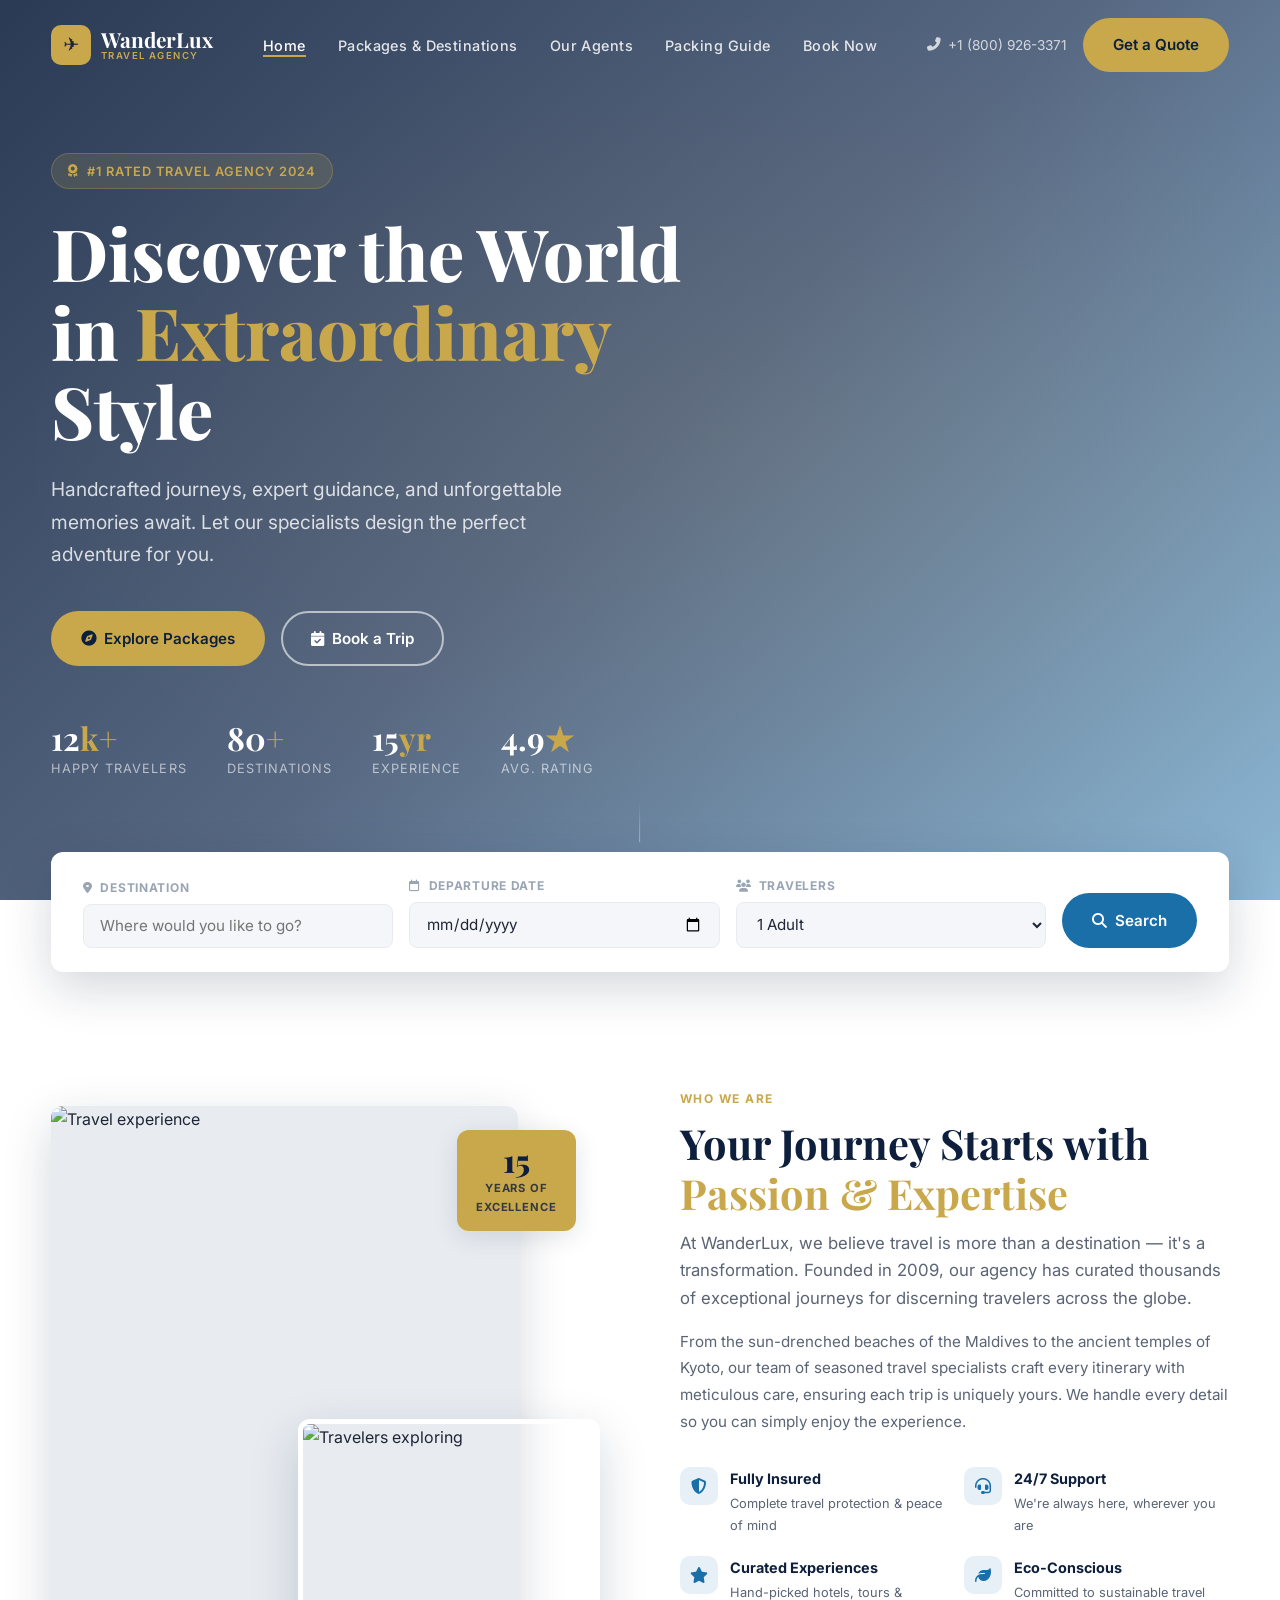
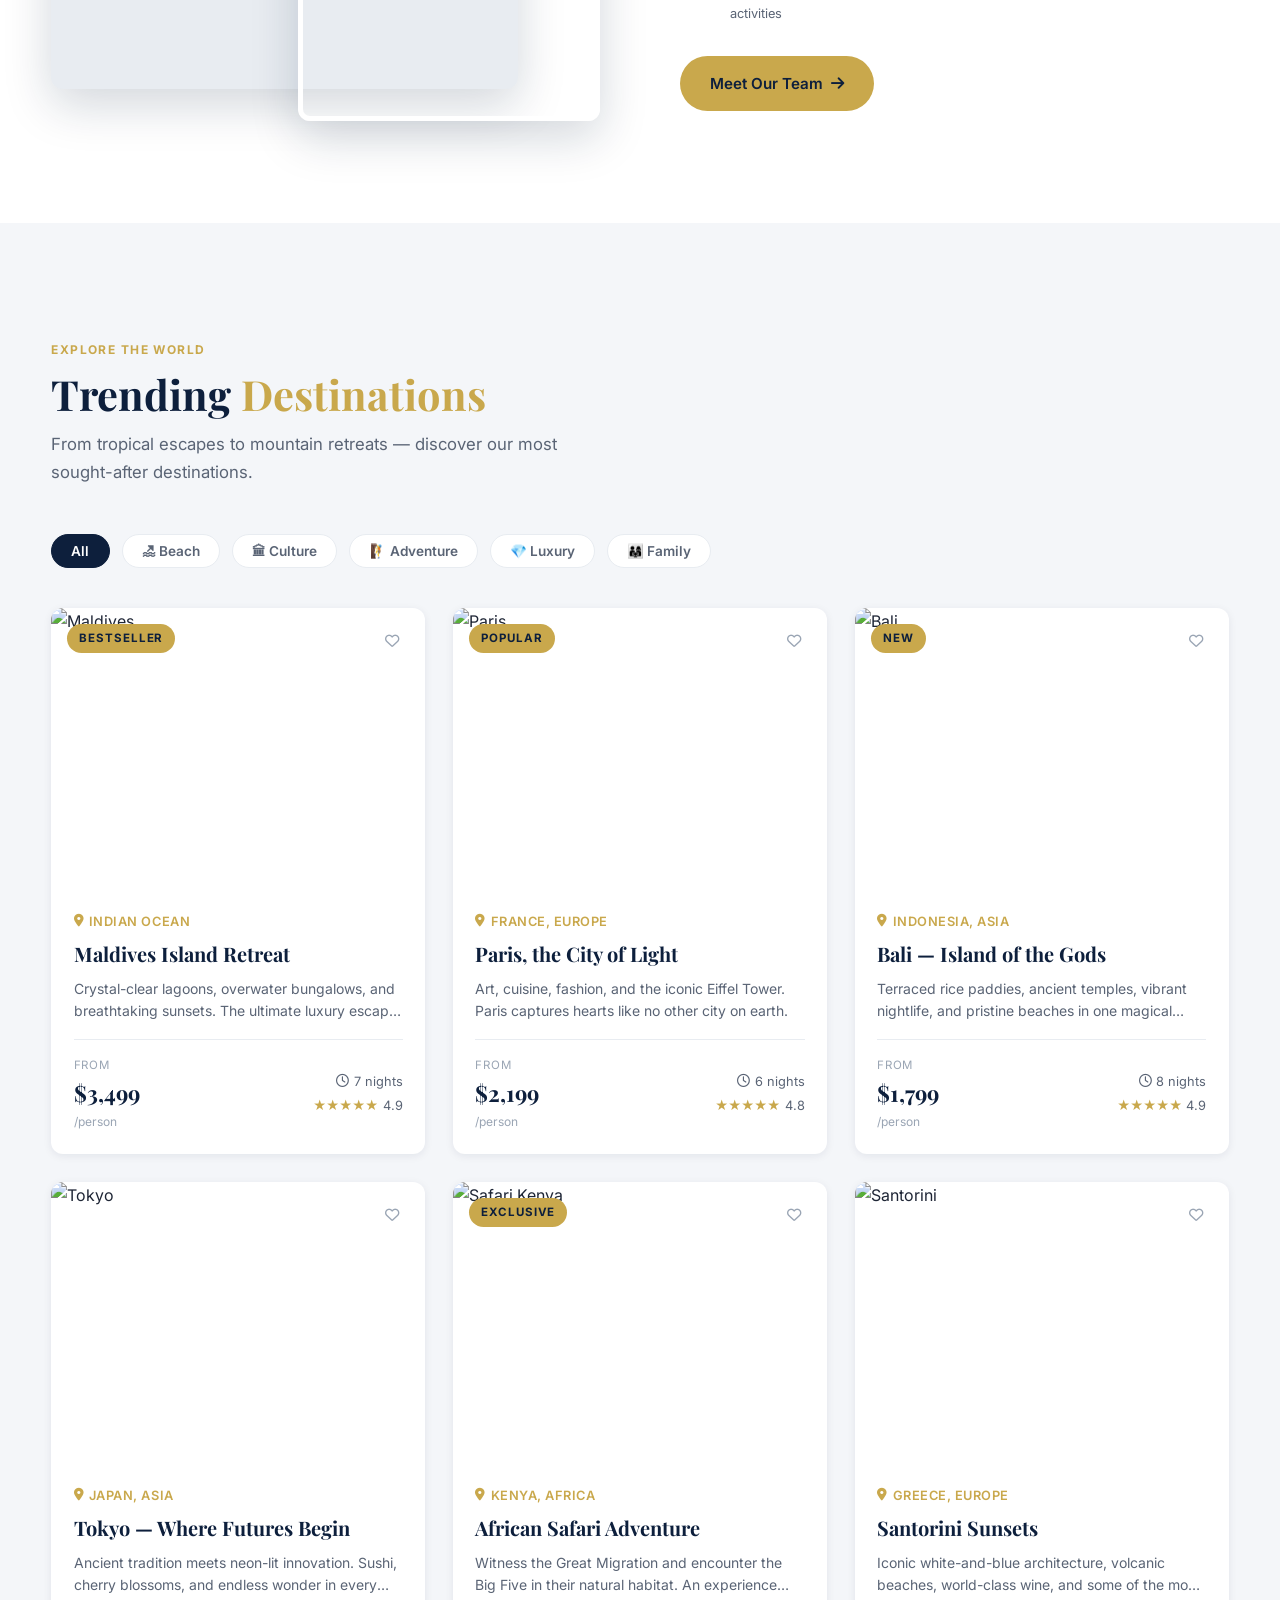
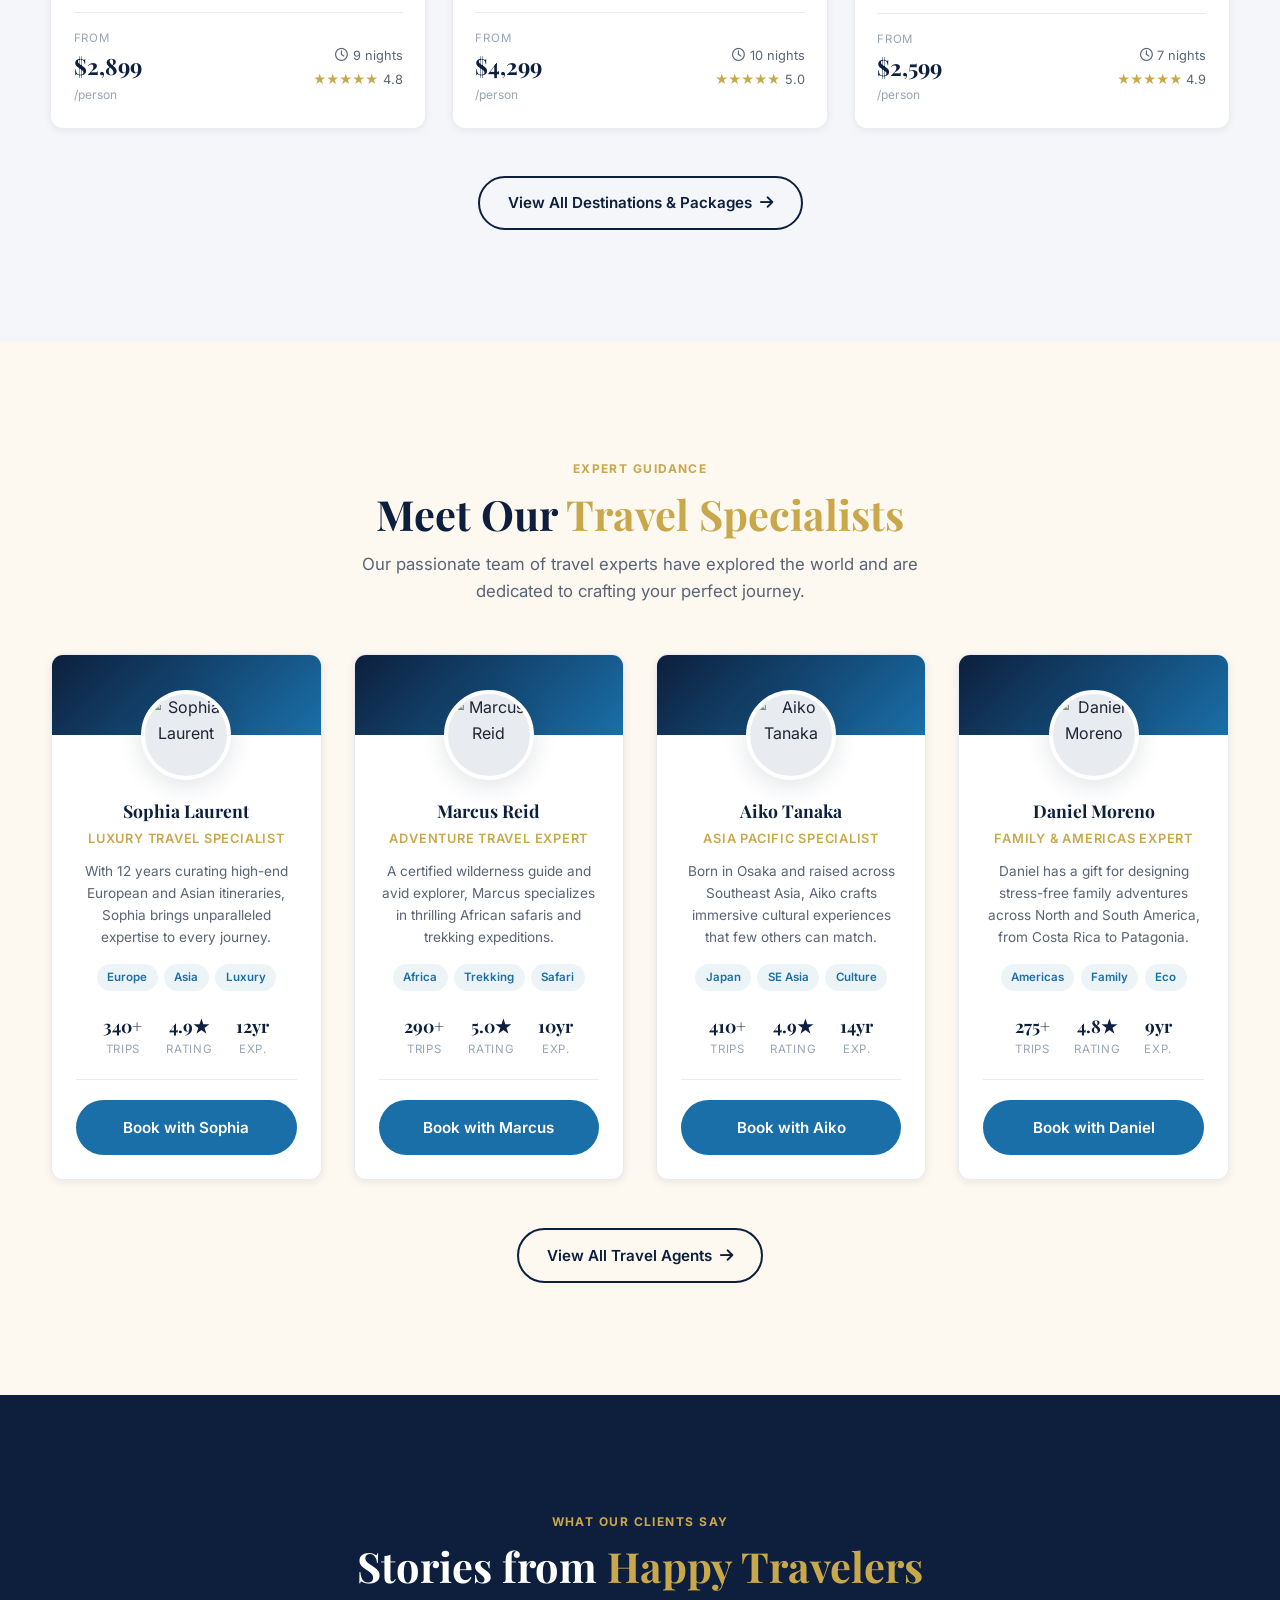
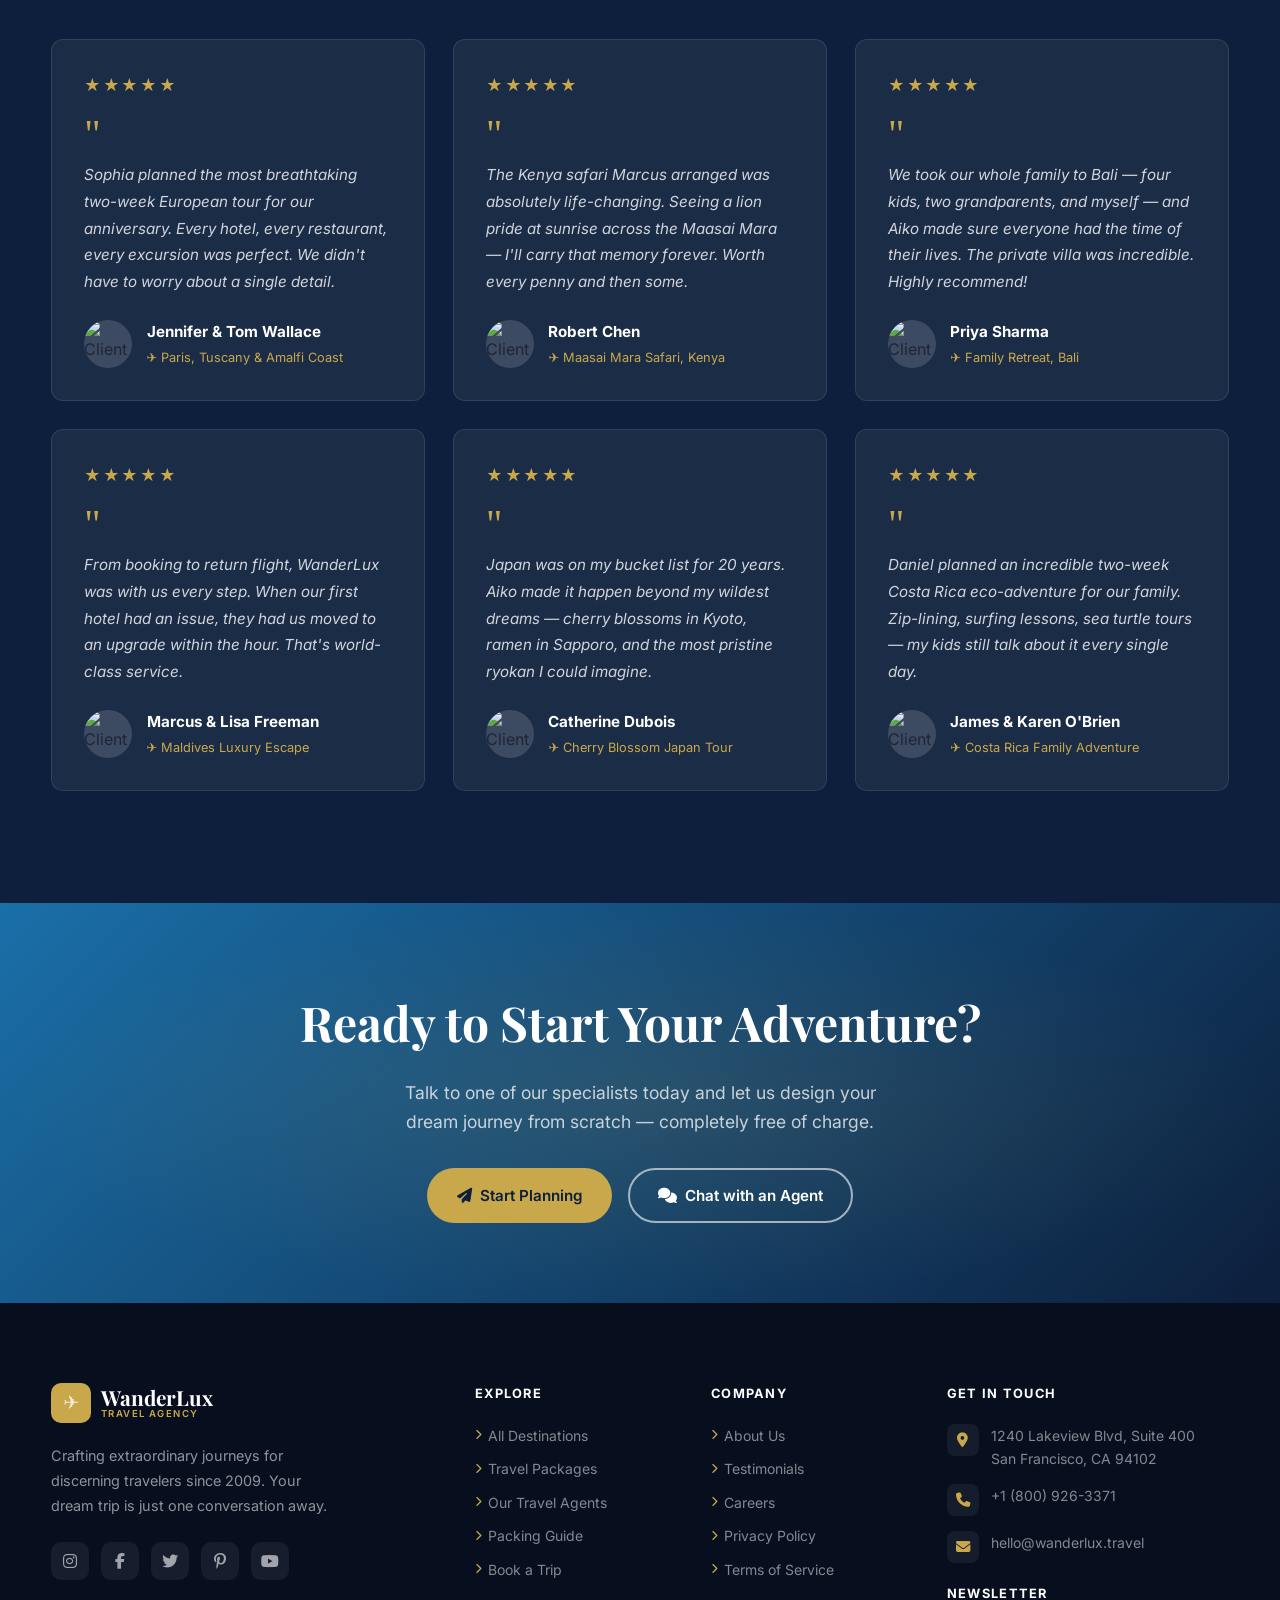
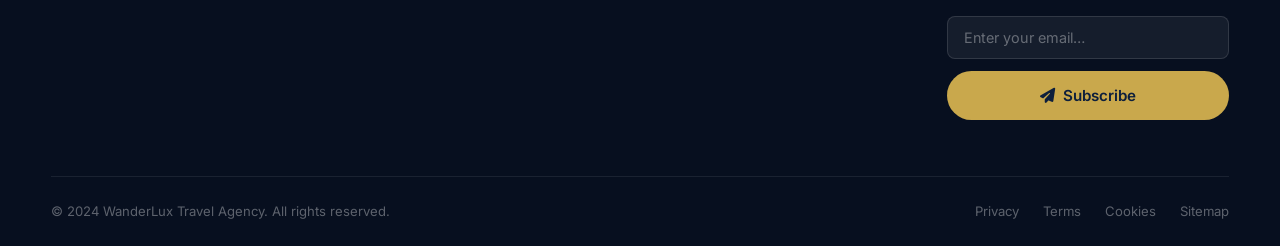
==== index.html @ 7709bdf6 "Create index.html" ====
<!DOCTYPE html>
<html lang="en">
<head>
  <meta charset="UTF-8" />
  <meta name="viewport" content="width=device-width, initial-scale=1.0" />
  <title>WanderLux Travel — Luxury Travel Experiences</title>
  <meta name="description" content="WanderLux Travel crafts extraordinary journeys tailored to you. Discover curated destinations, expert travel agents, and exclusive packages." />
  <link rel="preconnect" href="https://fonts.googleapis.com" />
  <link rel="preconnect" href="https://fonts.gstatic.com" crossorigin />
  <link href="https://fonts.googleapis.com/css2?family=Playfair+Display:wght@600;700;800&family=Inter:wght@400;500;600;700&display=swap" rel="stylesheet" />
  <link rel="stylesheet" href="https://cdnjs.cloudflare.com/ajax/libs/font-awesome/6.5.0/css/all.min.css" />
  <link rel="stylesheet" href="styles.css" />
</head>
<body>

  <!-- ══════════════════════════════════════════════════════
       NAVIGATION
  ══════════════════════════════════════════════════════ -->
  <nav id="navbar" class="transparent">
    <div class="container">
      <div class="nav-inner">
        <a href="index.html" class="nav-logo">
          <div class="logo-icon">✈</div>
          <div class="logo-text">
            WanderLux
            <span>Travel Agency</span>
          </div>
        </a>

        <ul class="nav-links" id="navLinks">
          <li><a href="index.html" class="active">Home</a></li>
          <li><a href="packages.html">Packages & Destinations</a></li>
          <li><a href="agents.html">Our Agents</a></li>
          <li><a href="packing-guide.html">Packing Guide</a></li>
          <li><a href="booking.html">Book Now</a></li>
        </ul>

        <div class="nav-cta">
          <span class="nav-phone"><i class="fas fa-phone-alt"></i> +1 (800) 926-3371</span>
          <a href="booking.html" class="btn btn-primary">Get a Quote</a>
        </div>

        <button class="hamburger" id="hamburger" aria-label="Toggle menu">
          <span></span><span></span><span></span>
        </button>
      </div>
    </div>
  </nav>

  <!-- ══════════════════════════════════════════════════════
       HERO BANNER
  ══════════════════════════════════════════════════════ -->
  <section id="hero">
    <div class="hero-bg"></div>
    <div class="container">
      <div class="hero-content">
        <div class="hero-badge">
          <i class="fas fa-award"></i> #1 Rated Travel Agency 2024
        </div>
        <h1 class="hero-title">
          Discover the World<br />
          in <span class="accent">Extraordinary</span><br />
          Style
        </h1>
        <p class="hero-sub">
          Handcrafted journeys, expert guidance, and unforgettable memories await.
          Let our specialists design the perfect adventure for you.
        </p>
        <div class="hero-actions">
          <a href="packages.html" class="btn btn-primary">
            <i class="fas fa-compass"></i> Explore Packages
          </a>
          <a href="booking.html" class="btn btn-outline-white">
            <i class="fas fa-calendar-check"></i> Book a Trip
          </a>
        </div>
        <div class="hero-stats">
          <div class="hero-stat">
            <div class="num">12<span>k+</span></div>
            <div class="lbl">Happy Travelers</div>
          </div>
          <div class="hero-stat">
            <div class="num">80<span>+</span></div>
            <div class="lbl">Destinations</div>
          </div>
          <div class="hero-stat">
            <div class="num">15<span>yr</span></div>
            <div class="lbl">Experience</div>
          </div>
          <div class="hero-stat">
            <div class="num">4.9<span>★</span></div>
            <div class="lbl">Avg. Rating</div>
          </div>
        </div>
      </div>
    </div>
    <div class="hero-scroll">Scroll</div>
  </section>

  <!-- ══════════════════════════════════════════════════════
       QUICK SEARCH
  ══════════════════════════════════════════════════════ -->
  <div class="container" style="position:relative; z-index:10;">
    <div class="search-bar-wrapper">
      <div class="search-bar-inner">
        <div class="search-field">
          <label><i class="fas fa-map-marker-alt"></i>&nbsp; Destination</label>
          <input type="text" placeholder="Where would you like to go?" />
        </div>
        <div class="search-field">
          <label><i class="far fa-calendar"></i>&nbsp; Departure Date</label>
          <input type="date" />
        </div>
        <div class="search-field">
          <label><i class="fas fa-users"></i>&nbsp; Travelers</label>
          <select>
            <option>1 Adult</option>
            <option>2 Adults</option>
            <option>2 Adults, 1 Child</option>
            <option>2 Adults, 2 Children</option>
            <option>Group (5+)</option>
          </select>
        </div>
        <a href="packages.html" class="btn btn-ocean" style="white-space:nowrap;">
          <i class="fas fa-search"></i> Search
        </a>
      </div>
    </div>
  </div>

  <!-- ══════════════════════════════════════════════════════
       ABOUT SECTION
  ══════════════════════════════════════════════════════ -->
  <section id="about">
    <div class="container">
      <div class="about-grid">

        <!-- Images column -->
        <div class="about-images">
          <div class="about-img-main">
            <img src="https://images.unsplash.com/photo-1501594907352-04cda38ebc29?w=700&q=80" alt="Travel experience" loading="lazy" />
          </div>
          <div class="about-img-accent">
            <img src="https://images.unsplash.com/photo-1530789253388-582c481c54b0?w=400&q=80" alt="Travelers exploring" loading="lazy" />
          </div>
          <div class="about-badge">
            <div class="years">15</div>
            <div class="label">Years of<br>Excellence</div>
          </div>
        </div>

        <!-- Text column -->
        <div class="about-text">
          <span class="section-label">Who We Are</span>
          <h2 class="section-title">
            Your Journey Starts with<br />
            <span>Passion & Expertise</span>
          </h2>
          <p class="section-sub">
            At WanderLux, we believe travel is more than a destination — it's a transformation.
            Founded in 2009, our agency has curated thousands of exceptional journeys for discerning
            travelers across the globe.
          </p>
          <p style="color:var(--gray-600); font-size:.95rem; margin-top:1rem; line-height:1.75;">
            From the sun-drenched beaches of the Maldives to the ancient temples of Kyoto,
            our team of seasoned travel specialists craft every itinerary with meticulous care,
            ensuring each trip is uniquely yours. We handle every detail so you can simply
            enjoy the experience.
          </p>

          <div class="about-features">
            <div class="feature-item">
              <div class="feature-icon"><i class="fas fa-shield-alt"></i></div>
              <div>
                <h4>Fully Insured</h4>
                <p>Complete travel protection & peace of mind</p>
              </div>
            </div>
            <div class="feature-item">
              <div class="feature-icon"><i class="fas fa-headset"></i></div>
              <div>
                <h4>24/7 Support</h4>
                <p>We're always here, wherever you are</p>
              </div>
            </div>
            <div class="feature-item">
              <div class="feature-icon"><i class="fas fa-star"></i></div>
              <div>
                <h4>Curated Experiences</h4>
                <p>Hand-picked hotels, tours & activities</p>
              </div>
            </div>
            <div class="feature-item">
              <div class="feature-icon"><i class="fas fa-leaf"></i></div>
              <div>
                <h4>Eco-Conscious</h4>
                <p>Committed to sustainable travel</p>
              </div>
            </div>
          </div>

          <a href="agents.html" class="btn btn-primary">
            Meet Our Team <i class="fas fa-arrow-right"></i>
          </a>
        </div>
      </div>
    </div>
  </section>

  <!-- ══════════════════════════════════════════════════════
       FEATURED DESTINATIONS
  ══════════════════════════════════════════════════════ -->
  <section id="destinations">
    <div class="container">
      <div class="section-header">
        <span class="section-label">Explore the World</span>
        <h2 class="section-title">Trending <span>Destinations</span></h2>
        <p class="section-sub">
          From tropical escapes to mountain retreats — discover our most sought-after destinations.
        </p>
      </div>

      <div class="dest-filters">
        <button class="filter-btn active" data-filter="all">All</button>
        <button class="filter-btn" data-filter="beach">🏖 Beach</button>
        <button class="filter-btn" data-filter="culture">🏛 Culture</button>
        <button class="filter-btn" data-filter="adventure">🧗 Adventure</button>
        <button class="filter-btn" data-filter="luxury">💎 Luxury</button>
        <button class="filter-btn" data-filter="family">👨‍👩‍👧 Family</button>
      </div>

      <div class="dest-grid">

        <!-- Card 1 -->
        <div class="dest-card" data-cat="beach luxury">
          <div class="dest-img">
            <img src="https://images.unsplash.com/photo-1573843981267-be1999ff37cd?w=600&q=80" alt="Maldives" loading="lazy" />
            <span class="dest-tag">Bestseller</span>
            <button class="dest-wishlist"><i class="far fa-heart"></i></button>
          </div>
          <div class="dest-body">
            <div class="dest-location"><i class="fas fa-map-marker-alt"></i> Indian Ocean</div>
            <h3 class="dest-name">Maldives Island Retreat</h3>
            <p class="dest-desc">Crystal-clear lagoons, overwater bungalows, and breathtaking sunsets. The ultimate luxury escape awaits.</p>
            <div class="dest-footer">
              <div class="dest-price">
                <div class="from">From</div>
                <div class="amount">$3,499</div>
                <div class="per">/person</div>
              </div>
              <div class="dest-meta">
                <span class="dest-duration"><i class="far fa-clock"></i> 7 nights</span>
                <span class="dest-rating"><span class="stars">★★★★★</span> 4.9</span>
              </div>
            </div>
          </div>
        </div>

        <!-- Card 2 -->
        <div class="dest-card" data-cat="culture luxury">
          <div class="dest-img">
            <img src="https://images.unsplash.com/photo-1502602898657-3e91760cbb34?w=600&q=80" alt="Paris" loading="lazy" />
            <span class="dest-tag">Popular</span>
            <button class="dest-wishlist"><i class="far fa-heart"></i></button>
          </div>
          <div class="dest-body">
            <div class="dest-location"><i class="fas fa-map-marker-alt"></i> France, Europe</div>
            <h3 class="dest-name">Paris, the City of Light</h3>
            <p class="dest-desc">Art, cuisine, fashion, and the iconic Eiffel Tower. Paris captures hearts like no other city on earth.</p>
            <div class="dest-footer">
              <div class="dest-price">
                <div class="from">From</div>
                <div class="amount">$2,199</div>
                <div class="per">/person</div>
              </div>
              <div class="dest-meta">
                <span class="dest-duration"><i class="far fa-clock"></i> 6 nights</span>
                <span class="dest-rating"><span class="stars">★★★★★</span> 4.8</span>
              </div>
            </div>
          </div>
        </div>

        <!-- Card 3 -->
        <div class="dest-card" data-cat="beach adventure">
          <div class="dest-img">
            <img src="https://images.unsplash.com/photo-1537996194471-e657df975ab4?w=600&q=80" alt="Bali" loading="lazy" />
            <span class="dest-tag">New</span>
            <button class="dest-wishlist"><i class="far fa-heart"></i></button>
          </div>
          <div class="dest-body">
            <div class="dest-location"><i class="fas fa-map-marker-alt"></i> Indonesia, Asia</div>
            <h3 class="dest-name">Bali — Island of the Gods</h3>
            <p class="dest-desc">Terraced rice paddies, ancient temples, vibrant nightlife, and pristine beaches in one magical island.</p>
            <div class="dest-footer">
              <div class="dest-price">
                <div class="from">From</div>
                <div class="amount">$1,799</div>
                <div class="per">/person</div>
              </div>
              <div class="dest-meta">
                <span class="dest-duration"><i class="far fa-clock"></i> 8 nights</span>
                <span class="dest-rating"><span class="stars">★★★★★</span> 4.9</span>
              </div>
            </div>
          </div>
        </div>

        <!-- Card 4 -->
        <div class="dest-card" data-cat="culture adventure">
          <div class="dest-img">
            <img src="https://images.unsplash.com/photo-1540959733332-eab4deabeeaf?w=600&q=80" alt="Tokyo" loading="lazy" />
            <button class="dest-wishlist"><i class="far fa-heart"></i></button>
          </div>
          <div class="dest-body">
            <div class="dest-location"><i class="fas fa-map-marker-alt"></i> Japan, Asia</div>
            <h3 class="dest-name">Tokyo — Where Futures Begin</h3>
            <p class="dest-desc">Ancient tradition meets neon-lit innovation. Sushi, cherry blossoms, and endless wonder in every street.</p>
            <div class="dest-footer">
              <div class="dest-price">
                <div class="from">From</div>
                <div class="amount">$2,899</div>
                <div class="per">/person</div>
              </div>
              <div class="dest-meta">
                <span class="dest-duration"><i class="far fa-clock"></i> 9 nights</span>
                <span class="dest-rating"><span class="stars">★★★★★</span> 4.8</span>
              </div>
            </div>
          </div>
        </div>

        <!-- Card 5 -->
        <div class="dest-card" data-cat="adventure family">
          <div class="dest-img">
            <img src="https://images.unsplash.com/photo-1516026672322-bc52d61a55d5?w=600&q=80" alt="Safari Kenya" loading="lazy" />
            <span class="dest-tag">Exclusive</span>
            <button class="dest-wishlist"><i class="far fa-heart"></i></button>
          </div>
          <div class="dest-body">
            <div class="dest-location"><i class="fas fa-map-marker-alt"></i> Kenya, Africa</div>
            <h3 class="dest-name">African Safari Adventure</h3>
            <p class="dest-desc">Witness the Great Migration and encounter the Big Five in their natural habitat. An experience that changes you forever.</p>
            <div class="dest-footer">
              <div class="dest-price">
                <div class="from">From</div>
                <div class="amount">$4,299</div>
                <div class="per">/person</div>
              </div>
              <div class="dest-meta">
                <span class="dest-duration"><i class="far fa-clock"></i> 10 nights</span>
                <span class="dest-rating"><span class="stars">★★★★★</span> 5.0</span>
              </div>
            </div>
          </div>
        </div>

        <!-- Card 6 -->
        <div class="dest-card" data-cat="beach family">
          <div class="dest-img">
            <img src="https://images.unsplash.com/photo-1571366343168-631c5bcca7a4?w=600&q=80" alt="Santorini" loading="lazy" />
            <button class="dest-wishlist"><i class="far fa-heart"></i></button>
          </div>
          <div class="dest-body">
            <div class="dest-location"><i class="fas fa-map-marker-alt"></i> Greece, Europe</div>
            <h3 class="dest-name">Santorini Sunsets</h3>
            <p class="dest-desc">Iconic white-and-blue architecture, volcanic beaches, world-class wine, and some of the most romantic sunsets on earth.</p>
            <div class="dest-footer">
              <div class="dest-price">
                <div class="from">From</div>
                <div class="amount">$2,599</div>
                <div class="per">/person</div>
              </div>
              <div class="dest-meta">
                <span class="dest-duration"><i class="far fa-clock"></i> 7 nights</span>
                <span class="dest-rating"><span class="stars">★★★★★</span> 4.9</span>
              </div>
            </div>
          </div>
        </div>

      </div>

      <div style="text-align:center; margin-top:3rem;">
        <a href="packages.html" class="btn btn-outline-navy">
          View All Destinations & Packages <i class="fas fa-arrow-right"></i>
        </a>
      </div>
    </div>
  </section>

  <!-- ══════════════════════════════════════════════════════
       MEET OUR AGENTS (PREVIEW)
  ══════════════════════════════════════════════════════ -->
  <section id="agents" style="padding: 7rem 0; background: var(--cream);">
    <div class="container">
      <div class="section-header centered">
        <span class="section-label">Expert Guidance</span>
        <h2 class="section-title">Meet Our <span>Travel Specialists</span></h2>
        <p class="section-sub">
          Our passionate team of travel experts have explored the world and are dedicated to crafting your perfect journey.
        </p>
      </div>

      <div class="agents-grid">

        <div class="agent-card">
          <div class="agent-cover"></div>
          <div class="agent-avatar">
            <img src="https://images.unsplash.com/photo-1580489944761-15a19d654956?w=200&q=80" alt="Sophia Laurent" loading="lazy" />
          </div>
          <div class="agent-body">
            <h3 class="agent-name">Sophia Laurent</h3>
            <p class="agent-role">Luxury Travel Specialist</p>
            <p class="agent-bio">With 12 years curating high-end European and Asian itineraries, Sophia brings unparalleled expertise to every journey.</p>
            <div class="agent-tags">
              <span class="agent-tag">Europe</span>
              <span class="agent-tag">Asia</span>
              <span class="agent-tag">Luxury</span>
            </div>
            <div class="agent-stats">
              <div class="agent-stat"><div class="val">340+</div><div class="lbl">Trips</div></div>
              <div class="agent-stat"><div class="val">4.9★</div><div class="lbl">Rating</div></div>
              <div class="agent-stat"><div class="val">12yr</div><div class="lbl">Exp.</div></div>
            </div>
            <a href="booking.html" class="btn btn-ocean" style="width:100%; justify-content:center;">Book with Sophia</a>
          </div>
        </div>

        <div class="agent-card">
          <div class="agent-cover"></div>
          <div class="agent-avatar">
            <img src="https://images.unsplash.com/photo-1507003211169-0a1dd7228f2d?w=200&q=80" alt="Marcus Reid" loading="lazy" />
          </div>
          <div class="agent-body">
            <h3 class="agent-name">Marcus Reid</h3>
            <p class="agent-role">Adventure Travel Expert</p>
            <p class="agent-bio">A certified wilderness guide and avid explorer, Marcus specializes in thrilling African safaris and trekking expeditions.</p>
            <div class="agent-tags">
              <span class="agent-tag">Africa</span>
              <span class="agent-tag">Trekking</span>
              <span class="agent-tag">Safari</span>
            </div>
            <div class="agent-stats">
              <div class="agent-stat"><div class="val">290+</div><div class="lbl">Trips</div></div>
              <div class="agent-stat"><div class="val">5.0★</div><div class="lbl">Rating</div></div>
              <div class="agent-stat"><div class="val">10yr</div><div class="lbl">Exp.</div></div>
            </div>
            <a href="booking.html" class="btn btn-ocean" style="width:100%; justify-content:center;">Book with Marcus</a>
          </div>
        </div>

        <div class="agent-card">
          <div class="agent-cover"></div>
          <div class="agent-avatar">
            <img src="https://images.unsplash.com/photo-1534528741775-53994a69daeb?w=200&q=80" alt="Aiko Tanaka" loading="lazy" />
          </div>
          <div class="agent-body">
            <h3 class="agent-name">Aiko Tanaka</h3>
            <p class="agent-role">Asia Pacific Specialist</p>
            <p class="agent-bio">Born in Osaka and raised across Southeast Asia, Aiko crafts immersive cultural experiences that few others can match.</p>
            <div class="agent-tags">
              <span class="agent-tag">Japan</span>
              <span class="agent-tag">SE Asia</span>
              <span class="agent-tag">Culture</span>
            </div>
            <div class="agent-stats">
              <div class="agent-stat"><div class="val">410+</div><div class="lbl">Trips</div></div>
              <div class="agent-stat"><div class="val">4.9★</div><div class="lbl">Rating</div></div>
              <div class="agent-stat"><div class="val">14yr</div><div class="lbl">Exp.</div></div>
            </div>
            <a href="booking.html" class="btn btn-ocean" style="width:100%; justify-content:center;">Book with Aiko</a>
          </div>
        </div>

        <div class="agent-card">
          <div class="agent-cover"></div>
          <div class="agent-avatar">
            <img src="https://images.unsplash.com/photo-1500648767791-00dcc994a43e?w=200&q=80" alt="Daniel Moreno" loading="lazy" />
          </div>
          <div class="agent-body">
            <h3 class="agent-name">Daniel Moreno</h3>
            <p class="agent-role">Family & Americas Expert</p>
            <p class="agent-bio">Daniel has a gift for designing stress-free family adventures across North and South America, from Costa Rica to Patagonia.</p>
            <div class="agent-tags">
              <span class="agent-tag">Americas</span>
              <span class="agent-tag">Family</span>
              <span class="agent-tag">Eco</span>
            </div>
            <div class="agent-stats">
              <div class="agent-stat"><div class="val">275+</div><div class="lbl">Trips</div></div>
              <div class="agent-stat"><div class="val">4.8★</div><div class="lbl">Rating</div></div>
              <div class="agent-stat"><div class="val">9yr</div><div class="lbl">Exp.</div></div>
            </div>
            <a href="booking.html" class="btn btn-ocean" style="width:100%; justify-content:center;">Book with Daniel</a>
          </div>
        </div>

      </div>

      <div style="text-align:center; margin-top:3rem;">
        <a href="agents.html" class="btn btn-outline-navy">
          View All Travel Agents <i class="fas fa-arrow-right"></i>
        </a>
      </div>
    </div>
  </section>

  <!-- ══════════════════════════════════════════════════════
       TESTIMONIALS
  ══════════════════════════════════════════════════════ -->
  <section id="testimonials">
    <div class="container">
      <div class="section-header centered" style="margin-bottom:3rem;">
        <span class="section-label">What Our Clients Say</span>
        <h2 class="section-title" style="color:var(--white);">Stories from <span>Happy Travelers</span></h2>
      </div>

      <div class="testimonials-grid">

        <div class="testi-card">
          <div class="testi-stars">★★★★★</div>
          <div class="testi-quote">"</div>
          <p class="testi-text">
            Sophia planned the most breathtaking two-week European tour for our anniversary. Every hotel, every restaurant, every excursion was perfect. We didn't have to worry about a single detail.
          </p>
          <div class="testi-author">
            <div class="testi-avatar">
              <img src="https://images.unsplash.com/photo-1438761681033-6461ffad8d80?w=100&q=80" alt="Client" loading="lazy" />
            </div>
            <div>
              <div class="testi-name">Jennifer & Tom Wallace</div>
              <div class="testi-trip">✈ Paris, Tuscany & Amalfi Coast</div>
            </div>
          </div>
        </div>

        <div class="testi-card">
          <div class="testi-stars">★★★★★</div>
          <div class="testi-quote">"</div>
          <p class="testi-text">
            The Kenya safari Marcus arranged was absolutely life-changing. Seeing a lion pride at sunrise across the Maasai Mara — I'll carry that memory forever. Worth every penny and then some.
          </p>
          <div class="testi-author">
            <div class="testi-avatar">
              <img src="https://images.unsplash.com/photo-1472099645785-5658abf4ff4e?w=100&q=80" alt="Client" loading="lazy" />
            </div>
            <div>
              <div class="testi-name">Robert Chen</div>
              <div class="testi-trip">✈ Maasai Mara Safari, Kenya</div>
            </div>
          </div>
        </div>

        <div class="testi-card">
          <div class="testi-stars">★★★★★</div>
          <div class="testi-quote">"</div>
          <p class="testi-text">
            We took our whole family to Bali — four kids, two grandparents, and myself — and Aiko made sure everyone had the time of their lives. The private villa was incredible. Highly recommend!
          </p>
          <div class="testi-author">
            <div class="testi-avatar">
              <img src="https://images.unsplash.com/photo-1489424731084-a5d8b219a5bb?w=100&q=80" alt="Client" loading="lazy" />
            </div>
            <div>
              <div class="testi-name">Priya Sharma</div>
              <div class="testi-trip">✈ Family Retreat, Bali</div>
            </div>
          </div>
        </div>

        <div class="testi-card">
          <div class="testi-stars">★★★★★</div>
          <div class="testi-quote">"</div>
          <p class="testi-text">
            From booking to return flight, WanderLux was with us every step. When our first hotel had an issue, they had us moved to an upgrade within the hour. That's world-class service.
          </p>
          <div class="testi-author">
            <div class="testi-avatar">
              <img src="https://images.unsplash.com/photo-1507003211169-0a1dd7228f2d?w=100&q=80" alt="Client" loading="lazy" />
            </div>
            <div>
              <div class="testi-name">Marcus & Lisa Freeman</div>
              <div class="testi-trip">✈ Maldives Luxury Escape</div>
            </div>
          </div>
        </div>

        <div class="testi-card">
          <div class="testi-stars">★★★★★</div>
          <div class="testi-quote">"</div>
          <p class="testi-text">
            Japan was on my bucket list for 20 years. Aiko made it happen beyond my wildest dreams — cherry blossoms in Kyoto, ramen in Sapporo, and the most pristine ryokan I could imagine.
          </p>
          <div class="testi-author">
            <div class="testi-avatar">
              <img src="https://images.unsplash.com/photo-1544005313-94ddf0286df2?w=100&q=80" alt="Client" loading="lazy" />
            </div>
            <div>
              <div class="testi-name">Catherine Dubois</div>
              <div class="testi-trip">✈ Cherry Blossom Japan Tour</div>
            </div>
          </div>
        </div>

        <div class="testi-card">
          <div class="testi-stars">★★★★★</div>
          <div class="testi-quote">"</div>
          <p class="testi-text">
            Daniel planned an incredible two-week Costa Rica eco-adventure for our family. Zip-lining, surfing lessons, sea turtle tours — my kids still talk about it every single day.
          </p>
          <div class="testi-author">
            <div class="testi-avatar">
              <img src="https://images.unsplash.com/photo-1506794778202-cad84cf45f1d?w=100&q=80" alt="Client" loading="lazy" />
            </div>
            <div>
              <div class="testi-name">James & Karen O'Brien</div>
              <div class="testi-trip">✈ Costa Rica Family Adventure</div>
            </div>
          </div>
        </div>

      </div>
    </div>
  </section>

  <!-- ══════════════════════════════════════════════════════
       CTA BANNER
  ══════════════════════════════════════════════════════ -->
  <div class="cta-banner">
    <div class="container">
      <h2>Ready to Start Your Adventure?</h2>
      <p>Talk to one of our specialists today and let us design your dream journey from scratch — completely free of charge.</p>
      <div class="btn-row">
        <a href="booking.html" class="btn btn-primary">
          <i class="fas fa-paper-plane"></i> Start Planning
        </a>
        <a href="agents.html" class="btn btn-outline-white">
          <i class="fas fa-comments"></i> Chat with an Agent
        </a>
      </div>
    </div>
  </div>

  <!-- ══════════════════════════════════════════════════════
       FOOTER
  ══════════════════════════════════════════════════════ -->
  <footer>
    <div class="container">
      <div class="footer-grid">
        <div class="footer-brand">
          <a href="index.html" class="nav-logo">
            <div class="logo-icon">✈</div>
            <div class="logo-text">WanderLux <span>Travel Agency</span></div>
          </a>
          <p>Crafting extraordinary journeys for discerning travelers since 2009. Your dream trip is just one conversation away.</p>
          <div class="footer-socials">
            <a href="#" class="footer-social"><i class="fab fa-instagram"></i></a>
            <a href="#" class="footer-social"><i class="fab fa-facebook-f"></i></a>
            <a href="#" class="footer-social"><i class="fab fa-twitter"></i></a>
            <a href="#" class="footer-social"><i class="fab fa-pinterest-p"></i></a>
            <a href="#" class="footer-social"><i class="fab fa-youtube"></i></a>
          </div>
        </div>

        <div class="footer-col">
          <h4>Explore</h4>
          <ul class="footer-links">
            <li><a href="packages.html"><i class="fas fa-chevron-right" style="font-size:.65rem;color:var(--gold)"></i> All Destinations</a></li>
            <li><a href="packages.html"><i class="fas fa-chevron-right" style="font-size:.65rem;color:var(--gold)"></i> Travel Packages</a></li>
            <li><a href="agents.html"><i class="fas fa-chevron-right" style="font-size:.65rem;color:var(--gold)"></i> Our Travel Agents</a></li>
            <li><a href="packing-guide.html"><i class="fas fa-chevron-right" style="font-size:.65rem;color:var(--gold)"></i> Packing Guide</a></li>
            <li><a href="booking.html"><i class="fas fa-chevron-right" style="font-size:.65rem;color:var(--gold)"></i> Book a Trip</a></li>
          </ul>
        </div>

        <div class="footer-col">
          <h4>Company</h4>
          <ul class="footer-links">
            <li><a href="#about"><i class="fas fa-chevron-right" style="font-size:.65rem;color:var(--gold)"></i> About Us</a></li>
            <li><a href="#testimonials"><i class="fas fa-chevron-right" style="font-size:.65rem;color:var(--gold)"></i> Testimonials</a></li>
            <li><a href="#"><i class="fas fa-chevron-right" style="font-size:.65rem;color:var(--gold)"></i> Careers</a></li>
            <li><a href="#"><i class="fas fa-chevron-right" style="font-size:.65rem;color:var(--gold)"></i> Privacy Policy</a></li>
            <li><a href="#"><i class="fas fa-chevron-right" style="font-size:.65rem;color:var(--gold)"></i> Terms of Service</a></li>
          </ul>
        </div>

        <div class="footer-col">
          <h4>Get in Touch</h4>
          <div class="footer-contact-item">
            <div class="ci"><i class="fas fa-map-marker-alt"></i></div>
            <span>1240 Lakeview Blvd, Suite 400<br>San Francisco, CA 94102</span>
          </div>
          <div class="footer-contact-item">
            <div class="ci"><i class="fas fa-phone"></i></div>
            <span>+1 (800) 926-3371</span>
          </div>
          <div class="footer-contact-item">
            <div class="ci"><i class="fas fa-envelope"></i></div>
            <span>hello@wanderlux.travel</span>
          </div>
          <div style="margin-top:1.25rem;">
            <h4 style="margin-bottom:.75rem;">Newsletter</h4>
            <div class="footer-newsletter">
              <input type="email" placeholder="Enter your email…" />
              <button class="btn btn-primary" style="width:100%; justify-content:center;">
                <i class="fas fa-paper-plane"></i> Subscribe
              </button>
            </div>
          </div>
        </div>
      </div>

      <div class="footer-bottom">
        <p>© 2024 WanderLux Travel Agency. All rights reserved.</p>
        <div class="footer-bottom-links">
          <a href="#">Privacy</a>
          <a href="#">Terms</a>
          <a href="#">Cookies</a>
          <a href="#">Sitemap</a>
        </div>
      </div>
    </div>
  </footer>

  <script src="script.js"></script>
</body>
</html>
---- styles.css ----
/* ============================================================
   WANDERLUX TRAVEL — Global Stylesheet
   ============================================================ */

/* ── Variables ─────────────────────────────────────────────── */
:root {
  --navy:       #0d1f3c;
  --navy-mid:   #162d52;
  --ocean:      #1a6fa8;
  --ocean-light:#2389cf;
  --gold:       #c9a84c;
  --gold-light: #e2c06b;
  --cream:      #fdf8f0;
  --white:      #ffffff;
  --gray-100:   #f4f6f9;
  --gray-200:   #e8ecf1;
  --gray-400:   #9aa5b4;
  --gray-600:   #5a6475;
  --gray-800:   #2c3344;
  --text:       #1e2535;
  --radius:     12px;
  --radius-sm:  8px;
  --shadow-sm:  0 2px 8px rgba(13,31,60,.08);
  --shadow:     0 6px 24px rgba(13,31,60,.12);
  --shadow-lg:  0 16px 48px rgba(13,31,60,.18);
  --transition: .3s cubic-bezier(.4,0,.2,1);
  --font-head:  'Playfair Display', Georgia, serif;
  --font-body:  'Inter', system-ui, sans-serif;
}

/* ── Reset & Base ───────────────────────────────────────────── */
*, *::before, *::after { box-sizing: border-box; margin: 0; padding: 0; }

html { scroll-behavior: smooth; font-size: 16px; }

body {
  font-family: var(--font-body);
  color: var(--text);
  background: var(--white);
  line-height: 1.65;
  -webkit-font-smoothing: antialiased;
}

img { display: block; max-width: 100%; height: auto; }
a  { color: inherit; text-decoration: none; }
ul { list-style: none; }
button { cursor: pointer; font-family: inherit; }
input, select, textarea { font-family: inherit; }

.container {
  width: min(1200px, 92%);
  margin-inline: auto;
}

/* ── Typography helpers ─────────────────────────────────────── */
.section-label {
  display: inline-block;
  font-size: .75rem;
  font-weight: 700;
  letter-spacing: .12em;
  text-transform: uppercase;
  color: var(--gold);
  margin-bottom: .6rem;
}

.section-title {
  font-family: var(--font-head);
  font-size: clamp(1.75rem, 3.5vw, 2.6rem);
  font-weight: 700;
  color: var(--navy);
  line-height: 1.2;
}

.section-title span { color: var(--gold); }

.section-sub {
  font-size: 1.05rem;
  color: var(--gray-600);
  max-width: 560px;
  margin-top: .75rem;
}

.section-header {
  margin-bottom: 3rem;
}

.section-header.centered {
  text-align: center;
}

.section-header.centered .section-sub {
  margin-inline: auto;
}

/* ── Buttons ────────────────────────────────────────────────── */
.btn {
  display: inline-flex;
  align-items: center;
  gap: .5rem;
  padding: .8rem 1.75rem;
  border-radius: 50px;
  font-size: .95rem;
  font-weight: 600;
  border: 2px solid transparent;
  transition: var(--transition);
  white-space: nowrap;
}

.btn-primary {
  background: var(--gold);
  color: var(--navy);
}
.btn-primary:hover {
  background: var(--gold-light);
  transform: translateY(-2px);
  box-shadow: 0 8px 24px rgba(201,168,76,.35);
}

.btn-outline-white {
  border-color: rgba(255,255,255,.6);
  color: var(--white);
  background: transparent;
}
.btn-outline-white:hover {
  background: rgba(255,255,255,.12);
  border-color: var(--white);
}

.btn-outline-navy {
  border-color: var(--navy);
  color: var(--navy);
  background: transparent;
}
.btn-outline-navy:hover {
  background: var(--navy);
  color: var(--white);
}

.btn-ocean {
  background: var(--ocean);
  color: var(--white);
}
.btn-ocean:hover {
  background: var(--ocean-light);
  transform: translateY(-2px);
  box-shadow: 0 8px 24px rgba(26,111,168,.35);
}

/* ── Navigation ─────────────────────────────────────────────── */
#navbar {
  position: fixed;
  top: 0;
  left: 0;
  right: 0;
  z-index: 1000;
  padding: 1.1rem 0;
  transition: var(--transition);
}

#navbar.transparent {
  background: transparent;
}

#navbar.scrolled {
  background: var(--navy);
  box-shadow: 0 2px 20px rgba(0,0,0,.25);
  padding: .75rem 0;
}

.nav-inner {
  display: flex;
  align-items: center;
  justify-content: space-between;
  gap: 2rem;
}

.nav-logo {
  display: flex;
  align-items: center;
  gap: .6rem;
  flex-shrink: 0;
}

.nav-logo .logo-icon {
  width: 40px;
  height: 40px;
  background: var(--gold);
  border-radius: 10px;
  display: grid;
  place-items: center;
  font-size: 1.2rem;
}

.nav-logo .logo-text {
  font-family: var(--font-head);
  font-size: 1.3rem;
  font-weight: 700;
  color: var(--white);
  line-height: 1.1;
}

.nav-logo .logo-text span {
  display: block;
  font-size: .6rem;
  font-family: var(--font-body);
  letter-spacing: .15em;
  text-transform: uppercase;
  color: var(--gold);
  font-weight: 600;
}

.nav-links {
  display: flex;
  align-items: center;
  gap: 2rem;
}

.nav-links a {
  color: rgba(255,255,255,.85);
  font-size: .9rem;
  font-weight: 500;
  letter-spacing: .03em;
  transition: color var(--transition);
  position: relative;
  padding-bottom: 3px;
}

.nav-links a::after {
  content: '';
  position: absolute;
  bottom: 0;
  left: 0;
  width: 0;
  height: 2px;
  background: var(--gold);
  transition: width var(--transition);
}

.nav-links a:hover,
.nav-links a.active {
  color: var(--white);
}

.nav-links a:hover::after,
.nav-links a.active::after {
  width: 100%;
}

.nav-cta {
  display: flex;
  align-items: center;
  gap: 1rem;
}

.nav-phone {
  color: rgba(255,255,255,.75);
  font-size: .85rem;
  display: flex;
  align-items: center;
  gap: .4rem;
}

.hamburger {
  display: none;
  flex-direction: column;
  gap: 5px;
  padding: 4px;
  background: none;
  border: none;
}

.hamburger span {
  display: block;
  width: 24px;
  height: 2px;
  background: var(--white);
  transition: var(--transition);
  border-radius: 2px;
}

/* ── Hero / Banner ──────────────────────────────────────────── */
#hero {
  position: relative;
  min-height: 100vh;
  display: flex;
  align-items: center;
  overflow: hidden;
}

.hero-bg {
  position: absolute;
  inset: 0;
  background:
    linear-gradient(135deg, rgba(13,31,60,.88) 0%, rgba(22,45,82,.72) 50%, rgba(26,111,168,.5) 100%),
    url('https://images.unsplash.com/photo-1506929562872-bb421503ef21?w=1800&q=80') center/cover no-repeat;
}

.hero-bg::after {
  content: '';
  position: absolute;
  inset: 0;
  background: radial-gradient(ellipse at 60% 50%, rgba(201,168,76,.08) 0%, transparent 70%);
}

.hero-content {
  position: relative;
  z-index: 2;
  padding: 7rem 0 5rem;
  max-width: 720px;
}

.hero-badge {
  display: inline-flex;
  align-items: center;
  gap: .5rem;
  background: rgba(201,168,76,.15);
  border: 1px solid rgba(201,168,76,.3);
  color: var(--gold);
  font-size: .8rem;
  font-weight: 600;
  letter-spacing: .08em;
  text-transform: uppercase;
  padding: .4rem 1rem;
  border-radius: 50px;
  margin-bottom: 1.5rem;
}

.hero-title {
  font-family: var(--font-head);
  font-size: clamp(2.4rem, 6vw, 4.5rem);
  font-weight: 800;
  color: var(--white);
  line-height: 1.1;
  margin-bottom: 1.4rem;
}

.hero-title .accent { color: var(--gold); }

.hero-sub {
  font-size: clamp(1rem, 1.8vw, 1.2rem);
  color: rgba(255,255,255,.8);
  max-width: 520px;
  margin-bottom: 2.5rem;
  line-height: 1.7;
}

.hero-actions {
  display: flex;
  flex-wrap: wrap;
  gap: 1rem;
  margin-bottom: 3.5rem;
}

.hero-stats {
  display: flex;
  gap: 2.5rem;
  flex-wrap: wrap;
}

.hero-stat {
  text-align: left;
}

.hero-stat .num {
  font-family: var(--font-head);
  font-size: 2rem;
  font-weight: 700;
  color: var(--white);
  line-height: 1;
}

.hero-stat .num span {
  color: var(--gold);
}

.hero-stat .lbl {
  font-size: .8rem;
  color: rgba(255,255,255,.6);
  text-transform: uppercase;
  letter-spacing: .08em;
  margin-top: .25rem;
}

.hero-scroll {
  position: absolute;
  bottom: 2rem;
  left: 50%;
  transform: translateX(-50%);
  display: flex;
  flex-direction: column;
  align-items: center;
  gap: .4rem;
  color: rgba(255,255,255,.5);
  font-size: .75rem;
  letter-spacing: .08em;
  text-transform: uppercase;
  animation: bounce 2s infinite;
}

.hero-scroll::before {
  content: '';
  width: 1px;
  height: 40px;
  background: linear-gradient(transparent, rgba(255,255,255,.4));
}

@keyframes bounce {
  0%, 100% { transform: translateX(-50%) translateY(0); }
  50%       { transform: translateX(-50%) translateY(6px); }
}

/* ── Search Bar ─────────────────────────────────────────────── */
.search-bar-wrapper {
  background: var(--white);
  border-radius: var(--radius);
  box-shadow: var(--shadow-lg);
  padding: 1.5rem 2rem;
  margin-top: -3rem;
  position: relative;
  z-index: 10;
}

.search-bar-inner {
  display: grid;
  grid-template-columns: 1fr 1fr 1fr auto;
  gap: 1rem;
  align-items: end;
}

.search-field label {
  display: block;
  font-size: .75rem;
  font-weight: 700;
  letter-spacing: .06em;
  text-transform: uppercase;
  color: var(--gray-400);
  margin-bottom: .4rem;
}

.search-field input,
.search-field select {
  width: 100%;
  border: 1.5px solid var(--gray-200);
  border-radius: var(--radius-sm);
  padding: .7rem 1rem;
  font-size: .95rem;
  color: var(--text);
  transition: border-color var(--transition);
  background: var(--gray-100);
}

.search-field input:focus,
.search-field select:focus {
  outline: none;
  border-color: var(--ocean);
  background: var(--white);
}

/* ── About ──────────────────────────────────────────────────── */
#about {
  padding: 7rem 0;
}

.about-grid {
  display: grid;
  grid-template-columns: 1fr 1fr;
  gap: 5rem;
  align-items: center;
}

.about-images {
  position: relative;
}

.about-img-main {
  width: 85%;
  border-radius: var(--radius);
  box-shadow: var(--shadow-lg);
  aspect-ratio: 4/5;
  object-fit: cover;
  background: var(--gray-200);
  overflow: hidden;
}

.about-img-main img {
  width: 100%;
  height: 100%;
  object-fit: cover;
}

.about-img-accent {
  position: absolute;
  right: 0;
  bottom: -2rem;
  width: 55%;
  border-radius: var(--radius);
  box-shadow: var(--shadow-lg);
  border: 5px solid var(--white);
  aspect-ratio: 1;
  overflow: hidden;
}

.about-img-accent img {
  width: 100%;
  height: 100%;
  object-fit: cover;
}

.about-badge {
  position: absolute;
  top: 1.5rem;
  right: 1.5rem;
  background: var(--gold);
  color: var(--navy);
  padding: .9rem 1.2rem;
  border-radius: var(--radius);
  text-align: center;
  box-shadow: var(--shadow);
  z-index: 2;
}

.about-badge .years {
  font-family: var(--font-head);
  font-size: 2rem;
  font-weight: 800;
  line-height: 1;
}

.about-badge .label {
  font-size: .7rem;
  font-weight: 700;
  letter-spacing: .08em;
  text-transform: uppercase;
  opacity: .8;
  margin-top: .2rem;
}

.about-features {
  display: grid;
  grid-template-columns: 1fr 1fr;
  gap: 1.25rem;
  margin: 2rem 0;
}

.feature-item {
  display: flex;
  align-items: flex-start;
  gap: .75rem;
}

.feature-icon {
  width: 38px;
  height: 38px;
  background: rgba(26,111,168,.1);
  border-radius: 10px;
  display: grid;
  place-items: center;
  font-size: 1rem;
  flex-shrink: 0;
  color: var(--ocean);
}

.feature-item h4 {
  font-size: .9rem;
  font-weight: 700;
  color: var(--navy);
}

.feature-item p {
  font-size: .8rem;
  color: var(--gray-600);
  margin-top: .15rem;
}

/* ── Destinations ───────────────────────────────────────────── */
#destinations {
  padding: 7rem 0;
  background: var(--gray-100);
}

.dest-filters {
  display: flex;
  flex-wrap: wrap;
  gap: .75rem;
  margin-bottom: 2.5rem;
}

.filter-btn {
  padding: .5rem 1.2rem;
  border-radius: 50px;
  border: 1.5px solid var(--gray-200);
  background: var(--white);
  color: var(--gray-600);
  font-size: .85rem;
  font-weight: 600;
  transition: var(--transition);
}

.filter-btn.active,
.filter-btn:hover {
  background: var(--navy);
  color: var(--white);
  border-color: var(--navy);
}

.dest-grid {
  display: grid;
  grid-template-columns: repeat(3, 1fr);
  gap: 1.75rem;
}

.dest-card {
  border-radius: var(--radius);
  overflow: hidden;
  background: var(--white);
  box-shadow: var(--shadow-sm);
  transition: var(--transition);
  cursor: pointer;
}

.dest-card:hover {
  transform: translateY(-6px);
  box-shadow: var(--shadow-lg);
}

.dest-img {
  position: relative;
  aspect-ratio: 4/3;
  overflow: hidden;
}

.dest-img img {
  width: 100%;
  height: 100%;
  object-fit: cover;
  transition: transform .6s ease;
}

.dest-card:hover .dest-img img {
  transform: scale(1.07);
}

.dest-tag {
  position: absolute;
  top: 1rem;
  left: 1rem;
  background: var(--gold);
  color: var(--navy);
  font-size: .72rem;
  font-weight: 700;
  letter-spacing: .08em;
  text-transform: uppercase;
  padding: .3rem .75rem;
  border-radius: 50px;
}

.dest-wishlist {
  position: absolute;
  top: 1rem;
  right: 1rem;
  width: 34px;
  height: 34px;
  background: rgba(255,255,255,.9);
  border-radius: 50%;
  display: grid;
  place-items: center;
  font-size: .9rem;
  color: var(--gray-400);
  border: none;
  transition: var(--transition);
}

.dest-wishlist:hover {
  color: #e74c3c;
  transform: scale(1.1);
}

.dest-body {
  padding: 1.4rem;
}

.dest-location {
  font-size: .8rem;
  color: var(--gold);
  font-weight: 600;
  letter-spacing: .04em;
  text-transform: uppercase;
  margin-bottom: .3rem;
  display: flex;
  align-items: center;
  gap: .3rem;
}

.dest-name {
  font-family: var(--font-head);
  font-size: 1.25rem;
  font-weight: 700;
  color: var(--navy);
  margin-bottom: .5rem;
}

.dest-desc {
  font-size: .875rem;
  color: var(--gray-600);
  line-height: 1.6;
  display: -webkit-box;
  -webkit-line-clamp: 2;
  -webkit-box-orient: vertical;
  overflow: hidden;
  margin-bottom: 1rem;
}

.dest-footer {
  display: flex;
  align-items: center;
  justify-content: space-between;
  padding-top: 1rem;
  border-top: 1px solid var(--gray-200);
}

.dest-price .from {
  font-size: .72rem;
  color: var(--gray-400);
  text-transform: uppercase;
  letter-spacing: .06em;
}

.dest-price .amount {
  font-family: var(--font-head);
  font-size: 1.4rem;
  font-weight: 700;
  color: var(--navy);
}

.dest-price .per {
  font-size: .75rem;
  color: var(--gray-400);
}

.dest-meta {
  display: flex;
  flex-direction: column;
  align-items: flex-end;
  gap: .2rem;
}

.dest-duration, .dest-rating {
  font-size: .8rem;
  color: var(--gray-600);
  display: flex;
  align-items: center;
  gap: .3rem;
}

.dest-rating .stars {
  color: var(--gold);
}

/* ── Featured Package banner ────────────────────────────────── */
.packages-hero {
  background: linear-gradient(135deg, var(--navy) 0%, var(--navy-mid) 50%, var(--ocean) 100%);
  padding: 5rem 0;
  position: relative;
  overflow: hidden;
}

.packages-hero::before {
  content: '';
  position: absolute;
  inset: 0;
  background: url('https://images.unsplash.com/photo-1476514525535-07fb3b4ae5f1?w=1800&q=60') center/cover;
  opacity: .12;
}

.packages-hero .container {
  position: relative;
  z-index: 2;
  display: flex;
  justify-content: space-between;
  align-items: center;
  gap: 2rem;
  flex-wrap: wrap;
}

.packages-hero-text h1 {
  font-family: var(--font-head);
  font-size: clamp(2rem, 4vw, 3rem);
  color: var(--white);
  margin-bottom: .75rem;
}

.packages-hero-text p {
  color: rgba(255,255,255,.75);
  font-size: 1.05rem;
  max-width: 480px;
}

/* ── Packages Grid ──────────────────────────────────────────── */
.pkg-grid {
  display: grid;
  grid-template-columns: repeat(auto-fill, minmax(340px, 1fr));
  gap: 2rem;
}

.pkg-card {
  background: var(--white);
  border-radius: var(--radius);
  overflow: hidden;
  box-shadow: var(--shadow-sm);
  transition: var(--transition);
  display: flex;
  flex-direction: column;
}

.pkg-card:hover {
  transform: translateY(-5px);
  box-shadow: var(--shadow-lg);
}

.pkg-img {
  position: relative;
  aspect-ratio: 16/9;
  overflow: hidden;
}

.pkg-img img {
  width: 100%;
  height: 100%;
  object-fit: cover;
  transition: transform .6s;
}

.pkg-card:hover .pkg-img img {
  transform: scale(1.06);
}

.pkg-ribbon {
  position: absolute;
  top: 1rem;
  left: 0;
  background: var(--ocean);
  color: var(--white);
  font-size: .72rem;
  font-weight: 700;
  text-transform: uppercase;
  letter-spacing: .08em;
  padding: .3rem .9rem .3rem .7rem;
  clip-path: polygon(0 0, 100% 0, calc(100% - 8px) 50%, 100% 100%, 0 100%);
  padding-right: 1.2rem;
}

.pkg-ribbon.hot { background: #e74c3c; }
.pkg-ribbon.new { background: #27ae60; }

.pkg-body {
  padding: 1.5rem;
  flex: 1;
  display: flex;
  flex-direction: column;
}

.pkg-country {
  font-size: .78rem;
  color: var(--gold);
  font-weight: 700;
  letter-spacing: .08em;
  text-transform: uppercase;
  margin-bottom: .3rem;
}

.pkg-title {
  font-family: var(--font-head);
  font-size: 1.3rem;
  color: var(--navy);
  font-weight: 700;
  margin-bottom: .6rem;
}

.pkg-desc {
  font-size: .875rem;
  color: var(--gray-600);
  line-height: 1.65;
  flex: 1;
  margin-bottom: 1.25rem;
}

.pkg-perks {
  display: flex;
  flex-wrap: wrap;
  gap: .5rem;
  margin-bottom: 1.25rem;
}

.pkg-perk {
  display: flex;
  align-items: center;
  gap: .3rem;
  font-size: .78rem;
  color: var(--gray-600);
  background: var(--gray-100);
  padding: .3rem .7rem;
  border-radius: 50px;
}

.pkg-footer {
  display: flex;
  align-items: center;
  justify-content: space-between;
  padding-top: 1.25rem;
  border-top: 1px solid var(--gray-200);
}

.pkg-price .from { font-size: .72rem; color: var(--gray-400); text-transform: uppercase; letter-spacing: .05em; }
.pkg-price .amount { font-family: var(--font-head); font-size: 1.5rem; font-weight: 700; color: var(--navy); }
.pkg-price .per { font-size: .75rem; color: var(--gray-400); }

/* ── Agents ─────────────────────────────────────────────────── */
#agents {
  padding: 7rem 0;
}

.agents-grid {
  display: grid;
  grid-template-columns: repeat(auto-fill, minmax(260px, 1fr));
  gap: 2rem;
}

.agent-card {
  background: var(--white);
  border-radius: var(--radius);
  overflow: hidden;
  box-shadow: var(--shadow-sm);
  border: 1px solid var(--gray-200);
  transition: var(--transition);
  text-align: center;
}

.agent-card:hover {
  transform: translateY(-5px);
  box-shadow: var(--shadow);
  border-color: transparent;
}

.agent-cover {
  height: 80px;
  background: linear-gradient(135deg, var(--navy), var(--ocean));
  position: relative;
}

.agent-avatar {
  width: 90px;
  height: 90px;
  border-radius: 50%;
  border: 4px solid var(--white);
  margin: -45px auto 0;
  position: relative;
  overflow: hidden;
  background: var(--gray-200);
  box-shadow: var(--shadow);
}

.agent-avatar img {
  width: 100%;
  height: 100%;
  object-fit: cover;
}

.agent-body {
  padding: 1rem 1.5rem 1.5rem;
}

.agent-name {
  font-family: var(--font-head);
  font-size: 1.1rem;
  font-weight: 700;
  color: var(--navy);
  margin-bottom: .2rem;
}

.agent-role {
  font-size: .8rem;
  color: var(--gold);
  font-weight: 600;
  text-transform: uppercase;
  letter-spacing: .06em;
  margin-bottom: .75rem;
}

.agent-bio {
  font-size: .85rem;
  color: var(--gray-600);
  line-height: 1.6;
  margin-bottom: 1rem;
}

.agent-tags {
  display: flex;
  flex-wrap: wrap;
  justify-content: center;
  gap: .4rem;
  margin-bottom: 1.25rem;
}

.agent-tag {
  font-size: .72rem;
  background: rgba(26,111,168,.08);
  color: var(--ocean);
  padding: .25rem .65rem;
  border-radius: 50px;
  font-weight: 600;
}

.agent-stats {
  display: flex;
  justify-content: center;
  gap: 1.5rem;
  margin-bottom: 1.25rem;
  padding-bottom: 1.25rem;
  border-bottom: 1px solid var(--gray-200);
}

.agent-stat .val {
  font-family: var(--font-head);
  font-size: 1.1rem;
  font-weight: 700;
  color: var(--navy);
}

.agent-stat .lbl {
  font-size: .72rem;
  color: var(--gray-400);
  text-transform: uppercase;
  letter-spacing: .06em;
}

.agent-socials {
  display: flex;
  justify-content: center;
  gap: .75rem;
}

.social-btn {
  width: 34px;
  height: 34px;
  border-radius: 50%;
  border: 1.5px solid var(--gray-200);
  display: grid;
  place-items: center;
  font-size: .9rem;
  color: var(--gray-600);
  transition: var(--transition);
  background: none;
}

.social-btn:hover {
  background: var(--navy);
  color: var(--white);
  border-color: var(--navy);
}

/* ── Testimonials ───────────────────────────────────────────── */
#testimonials {
  padding: 7rem 0;
  background: var(--navy);
  position: relative;
  overflow: hidden;
}

#testimonials::before {
  content: '';
  position: absolute;
  inset: 0;
  background: url('https://images.unsplash.com/photo-1488085061387-422e29b40080?w=1800&q=40') center/cover;
  opacity: .06;
}

#testimonials .section-title {
  color: var(--white);
}

#testimonials .section-label {
  color: var(--gold);
}

.testimonials-grid {
  display: grid;
  grid-template-columns: repeat(3, 1fr);
  gap: 1.75rem;
  position: relative;
  z-index: 2;
}

.testi-card {
  background: rgba(255,255,255,.06);
  border: 1px solid rgba(255,255,255,.1);
  border-radius: var(--radius);
  padding: 2rem;
  transition: var(--transition);
}

.testi-card:hover {
  background: rgba(255,255,255,.1);
  transform: translateY(-4px);
}

.testi-stars {
  color: var(--gold);
  font-size: 1rem;
  letter-spacing: .1em;
  margin-bottom: 1rem;
}

.testi-quote {
  font-size: 2.5rem;
  color: var(--gold);
  line-height: 1;
  margin-bottom: .5rem;
  font-family: Georgia, serif;
}

.testi-text {
  font-size: .95rem;
  color: rgba(255,255,255,.8);
  line-height: 1.75;
  margin-bottom: 1.5rem;
  font-style: italic;
}

.testi-author {
  display: flex;
  align-items: center;
  gap: .9rem;
}

.testi-avatar {
  width: 48px;
  height: 48px;
  border-radius: 50%;
  overflow: hidden;
  background: rgba(255,255,255,.15);
  flex-shrink: 0;
}

.testi-avatar img {
  width: 100%;
  height: 100%;
  object-fit: cover;
}

.testi-name {
  font-weight: 700;
  color: var(--white);
  font-size: .95rem;
}

.testi-trip {
  font-size: .8rem;
  color: var(--gold);
  margin-top: .15rem;
}

/* ── Packing Guide ──────────────────────────────────────────── */
.packing-hero {
  background: linear-gradient(135deg, #1a4a2e 0%, #2d7a4f 100%);
  padding: 5rem 0;
  position: relative;
  overflow: hidden;
}

.packing-hero::before {
  content: '';
  position: absolute;
  inset: 0;
  background: url('https://images.unsplash.com/photo-1553531384-397c80973a0b?w=1800&q=60') center/cover;
  opacity: .15;
}

.packing-hero .container { position: relative; z-index: 2; }

.packing-hero h1 {
  font-family: var(--font-head);
  font-size: clamp(2rem, 4vw, 3rem);
  color: var(--white);
  margin-bottom: .75rem;
}

.packing-hero p {
  color: rgba(255,255,255,.75);
  font-size: 1.05rem;
  max-width: 540px;
}

.packing-tabs {
  display: flex;
  flex-wrap: wrap;
  gap: .75rem;
  margin: 3rem 0 2.5rem;
}

.tab-btn {
  display: flex;
  align-items: center;
  gap: .5rem;
  padding: .65rem 1.3rem;
  border-radius: 50px;
  border: 1.5px solid var(--gray-200);
  background: var(--white);
  color: var(--gray-600);
  font-size: .9rem;
  font-weight: 600;
  transition: var(--transition);
}

.tab-btn.active,
.tab-btn:hover {
  background: var(--navy);
  color: var(--white);
  border-color: var(--navy);
}

.packing-section {
  display: none;
  animation: fadeIn .3s ease;
}

.packing-section.active {
  display: block;
}

@keyframes fadeIn {
  from { opacity: 0; transform: translateY(10px); }
  to   { opacity: 1; transform: translateY(0); }
}

.packing-intro {
  background: linear-gradient(135deg, var(--ocean), var(--navy));
  color: var(--white);
  border-radius: var(--radius);
  padding: 2rem 2.5rem;
  margin-bottom: 2rem;
  display: flex;
  align-items: center;
  gap: 1.5rem;
}

.packing-intro .icon { font-size: 3rem; }

.packing-intro h2 {
  font-family: var(--font-head);
  font-size: 1.5rem;
  margin-bottom: .3rem;
}

.packing-intro p { opacity: .85; font-size: .95rem; }

.checklist-grid {
  display: grid;
  grid-template-columns: repeat(auto-fill, minmax(300px, 1fr));
  gap: 1.5rem;
}

.checklist-category {
  background: var(--white);
  border-radius: var(--radius);
  border: 1px solid var(--gray-200);
  overflow: hidden;
  box-shadow: var(--shadow-sm);
}

.checklist-header {
  background: var(--navy);
  color: var(--white);
  padding: .9rem 1.25rem;
  display: flex;
  align-items: center;
  gap: .6rem;
  font-weight: 700;
  font-size: .95rem;
}

.checklist-header .cat-icon { font-size: 1.1rem; }

.checklist-items {
  padding: 1rem;
}

.checklist-item {
  display: flex;
  align-items: center;
  gap: .75rem;
  padding: .55rem .5rem;
  border-radius: 8px;
  cursor: pointer;
  transition: background var(--transition);
}

.checklist-item:hover { background: var(--gray-100); }

.checklist-item input[type="checkbox"] {
  width: 17px;
  height: 17px;
  accent-color: var(--ocean);
  cursor: pointer;
  flex-shrink: 0;
}

.checklist-item label {
  font-size: .88rem;
  color: var(--text);
  cursor: pointer;
  flex: 1;
}

.checklist-item.checked label {
  text-decoration: line-through;
  color: var(--gray-400);
}

.packing-tip {
  background: rgba(201,168,76,.08);
  border-left: 4px solid var(--gold);
  border-radius: 0 var(--radius-sm) var(--radius-sm) 0;
  padding: 1rem 1.25rem;
  margin-top: 1.5rem;
  font-size: .9rem;
  color: var(--gray-800);
}

.packing-tip strong { color: var(--navy); }

/* ── Booking Page ───────────────────────────────────────────── */
.booking-hero {
  background: linear-gradient(135deg, var(--navy) 0%, var(--navy-mid) 60%, #0d3b6e 100%);
  padding: 5rem 0;
  position: relative;
  overflow: hidden;
}

.booking-hero::before {
  content: '';
  position: absolute;
  inset: 0;
  background: url('https://images.unsplash.com/photo-1436491865332-7a61a109cc05?w=1800&q=60') center/cover;
  opacity: .1;
}

.booking-hero .container { position: relative; z-index: 2; }

.booking-hero h1 {
  font-family: var(--font-head);
  font-size: clamp(2rem, 4vw, 3rem);
  color: var(--white);
  margin-bottom: .75rem;
}

.booking-hero p {
  color: rgba(255,255,255,.75);
  font-size: 1.05rem;
  max-width: 540px;
}

.booking-steps {
  display: flex;
  justify-content: center;
  gap: 0;
  margin: 3rem 0;
  background: var(--white);
  border-radius: var(--radius);
  box-shadow: var(--shadow-sm);
  overflow: hidden;
}

.step {
  flex: 1;
  padding: 1.25rem 1rem;
  text-align: center;
  display: flex;
  flex-direction: column;
  align-items: center;
  gap: .4rem;
  border-right: 1px solid var(--gray-200);
  position: relative;
  cursor: pointer;
  transition: var(--transition);
}

.step:last-child { border-right: none; }

.step.active {
  background: var(--navy);
  color: var(--white);
}

.step.done {
  background: rgba(39,174,96,.08);
  color: #27ae60;
}

.step-num {
  width: 30px;
  height: 30px;
  border-radius: 50%;
  background: var(--gray-200);
  display: grid;
  place-items: center;
  font-size: .8rem;
  font-weight: 700;
  color: var(--gray-600);
}

.step.active .step-num {
  background: var(--gold);
  color: var(--navy);
}

.step.done .step-num {
  background: #27ae60;
  color: var(--white);
}

.step-label {
  font-size: .78rem;
  font-weight: 700;
  letter-spacing: .04em;
  text-transform: uppercase;
}

.booking-layout {
  display: grid;
  grid-template-columns: 1fr 380px;
  gap: 2.5rem;
  align-items: start;
}

.booking-form-card {
  background: var(--white);
  border-radius: var(--radius);
  box-shadow: var(--shadow-sm);
  border: 1px solid var(--gray-200);
  overflow: hidden;
}

.form-section-header {
  padding: 1.5rem 2rem;
  border-bottom: 1px solid var(--gray-200);
  display: flex;
  align-items: center;
  gap: .75rem;
}

.form-section-header .icon {
  width: 38px;
  height: 38px;
  background: rgba(26,111,168,.1);
  border-radius: 10px;
  display: grid;
  place-items: center;
  color: var(--ocean);
  font-size: 1rem;
}

.form-section-header h3 {
  font-family: var(--font-head);
  font-size: 1.15rem;
  color: var(--navy);
}

.form-body { padding: 2rem; }

.form-row {
  display: grid;
  grid-template-columns: 1fr 1fr;
  gap: 1.25rem;
  margin-bottom: 1.25rem;
}

.form-row.full { grid-template-columns: 1fr; }
.form-row.three { grid-template-columns: 1fr 1fr 1fr; }

.form-group label {
  display: block;
  font-size: .82rem;
  font-weight: 700;
  color: var(--navy);
  margin-bottom: .4rem;
  letter-spacing: .03em;
}

.form-group label .req { color: #e74c3c; margin-left: .2rem; }

.form-group input,
.form-group select,
.form-group textarea {
  width: 100%;
  border: 1.5px solid var(--gray-200);
  border-radius: var(--radius-sm);
  padding: .75rem 1rem;
  font-size: .95rem;
  color: var(--text);
  transition: border-color var(--transition), box-shadow var(--transition);
  background: var(--white);
}

.form-group input:focus,
.form-group select:focus,
.form-group textarea:focus {
  outline: none;
  border-color: var(--ocean);
  box-shadow: 0 0 0 3px rgba(26,111,168,.12);
}

.form-group textarea { resize: vertical; min-height: 100px; }

.form-divider {
  border: none;
  border-top: 1px solid var(--gray-200);
  margin: 1.5rem 0;
}

.booking-summary {
  background: var(--white);
  border-radius: var(--radius);
  box-shadow: var(--shadow-sm);
  border: 1px solid var(--gray-200);
  position: sticky;
  top: 6rem;
  overflow: hidden;
}

.summary-img {
  aspect-ratio: 16/9;
  overflow: hidden;
}

.summary-img img {
  width: 100%;
  height: 100%;
  object-fit: cover;
}

.summary-body { padding: 1.5rem; }

.summary-title {
  font-family: var(--font-head);
  font-size: 1.15rem;
  color: var(--navy);
  margin-bottom: 1.25rem;
}

.summary-line {
  display: flex;
  justify-content: space-between;
  align-items: flex-start;
  gap: 1rem;
  padding: .6rem 0;
  border-bottom: 1px solid var(--gray-200);
  font-size: .875rem;
}

.summary-line:last-of-type { border-bottom: none; }

.summary-line .key { color: var(--gray-600); }
.summary-line .val { font-weight: 600; color: var(--navy); text-align: right; }

.summary-total {
  background: var(--navy);
  color: var(--white);
  margin: 1rem -1.5rem -1.5rem;
  padding: 1.25rem 1.5rem;
  display: flex;
  justify-content: space-between;
  align-items: center;
}

.summary-total .total-label { font-weight: 600; font-size: .9rem; opacity: .8; }

.summary-total .total-amount {
  font-family: var(--font-head);
  font-size: 1.75rem;
  font-weight: 700;
  color: var(--gold);
}

/* ── CTA Banner ─────────────────────────────────────────────── */
.cta-banner {
  background: linear-gradient(135deg, var(--ocean) 0%, var(--navy) 100%);
  padding: 5rem 0;
  text-align: center;
  position: relative;
  overflow: hidden;
}

.cta-banner::before {
  content: '';
  position: absolute;
  inset: 0;
  background: radial-gradient(ellipse at center, rgba(201,168,76,.12) 0%, transparent 70%);
}

.cta-banner .container { position: relative; z-index: 2; }

.cta-banner h2 {
  font-family: var(--font-head);
  font-size: clamp(2rem, 4vw, 3rem);
  color: var(--white);
  margin-bottom: 1rem;
}

.cta-banner p {
  color: rgba(255,255,255,.75);
  font-size: 1.1rem;
  max-width: 520px;
  margin: 0 auto 2rem;
}

.cta-banner .btn-row {
  display: flex;
  gap: 1rem;
  justify-content: center;
  flex-wrap: wrap;
}

/* ── Footer ─────────────────────────────────────────────────── */
footer {
  background: #070f1f;
  color: rgba(255,255,255,.75);
  padding: 5rem 0 0;
}

.footer-grid {
  display: grid;
  grid-template-columns: 2fr 1fr 1fr 1.5fr;
  gap: 3rem;
  padding-bottom: 3.5rem;
  border-bottom: 1px solid rgba(255,255,255,.08);
}

.footer-brand .nav-logo { margin-bottom: 1.25rem; }

.footer-brand p {
  font-size: .9rem;
  line-height: 1.75;
  color: rgba(255,255,255,.55);
  max-width: 280px;
  margin-bottom: 1.5rem;
}

.footer-socials {
  display: flex;
  gap: .75rem;
}

.footer-social {
  width: 38px;
  height: 38px;
  border-radius: 10px;
  background: rgba(255,255,255,.06);
  display: grid;
  place-items: center;
  font-size: 1rem;
  color: rgba(255,255,255,.6);
  transition: var(--transition);
}

.footer-social:hover {
  background: var(--gold);
  color: var(--navy);
}

.footer-col h4 {
  font-size: .8rem;
  font-weight: 700;
  text-transform: uppercase;
  letter-spacing: .1em;
  color: var(--white);
  margin-bottom: 1.25rem;
}

.footer-links {
  display: flex;
  flex-direction: column;
  gap: .65rem;
}

.footer-links a {
  font-size: .875rem;
  color: rgba(255,255,255,.5);
  transition: color var(--transition);
  display: flex;
  align-items: center;
  gap: .4rem;
}

.footer-links a:hover { color: var(--gold); }

.footer-contact-item {
  display: flex;
  align-items: flex-start;
  gap: .75rem;
  margin-bottom: .9rem;
  font-size: .875rem;
  color: rgba(255,255,255,.5);
}

.footer-contact-item .ci {
  width: 32px;
  height: 32px;
  background: rgba(255,255,255,.06);
  border-radius: 8px;
  display: grid;
  place-items: center;
  font-size: .9rem;
  flex-shrink: 0;
  color: var(--gold);
}

.footer-newsletter input {
  width: 100%;
  background: rgba(255,255,255,.06);
  border: 1px solid rgba(255,255,255,.12);
  border-radius: var(--radius-sm);
  padding: .75rem 1rem;
  color: var(--white);
  font-size: .9rem;
  margin-bottom: .75rem;
}

.footer-newsletter input::placeholder { color: rgba(255,255,255,.35); }
.footer-newsletter input:focus { outline: none; border-color: var(--gold); }

.footer-bottom {
  padding: 1.5rem 0;
  display: flex;
  align-items: center;
  justify-content: space-between;
  gap: 1rem;
  flex-wrap: wrap;
}

.footer-bottom p {
  font-size: .82rem;
  color: rgba(255,255,255,.35);
}

.footer-bottom-links {
  display: flex;
  gap: 1.5rem;
}

.footer-bottom-links a {
  font-size: .82rem;
  color: rgba(255,255,255,.35);
  transition: color var(--transition);
}

.footer-bottom-links a:hover { color: var(--gold); }

/* ── Utility sections ───────────────────────────────────────── */
.page-content {
  padding: 5rem 0;
}

/* ── Responsive ─────────────────────────────────────────────── */
@media (max-width: 1024px) {
  .dest-grid { grid-template-columns: repeat(2, 1fr); }
  .testimonials-grid { grid-template-columns: repeat(2, 1fr); }
  .about-grid { gap: 3rem; }
  .footer-grid { grid-template-columns: 1fr 1fr; gap: 2rem; }
  .booking-layout { grid-template-columns: 1fr; }
  .booking-summary { position: static; }
}

@media (max-width: 768px) {
  .nav-links, .nav-cta { display: none; }
  .hamburger { display: flex; }

  .nav-links.open {
    display: flex;
    flex-direction: column;
    position: absolute;
    top: 100%;
    left: 0;
    right: 0;
    background: var(--navy);
    padding: 1.5rem;
    gap: 1rem;
  }

  .about-grid { grid-template-columns: 1fr; }
  .about-images { display: none; }
  .dest-grid { grid-template-columns: 1fr; }
  .testimonials-grid { grid-template-columns: 1fr; }
  .agents-grid { grid-template-columns: repeat(2, 1fr); }
  .search-bar-inner { grid-template-columns: 1fr; }
  .form-row { grid-template-columns: 1fr; }
  .form-row.three { grid-template-columns: 1fr; }
  .footer-grid { grid-template-columns: 1fr; }
  .hero-stats { gap: 1.5rem; }
  .booking-steps { flex-wrap: wrap; }
  .about-features { grid-template-columns: 1fr; }
}

@media (max-width: 480px) {
  .agents-grid { grid-template-columns: 1fr; }
  .hero-actions { flex-direction: column; align-items: flex-start; }
}

/* ── Page-specific wrappers ─────────────────────────────────── */
.agents-page #agents { padding: 5rem 0; }
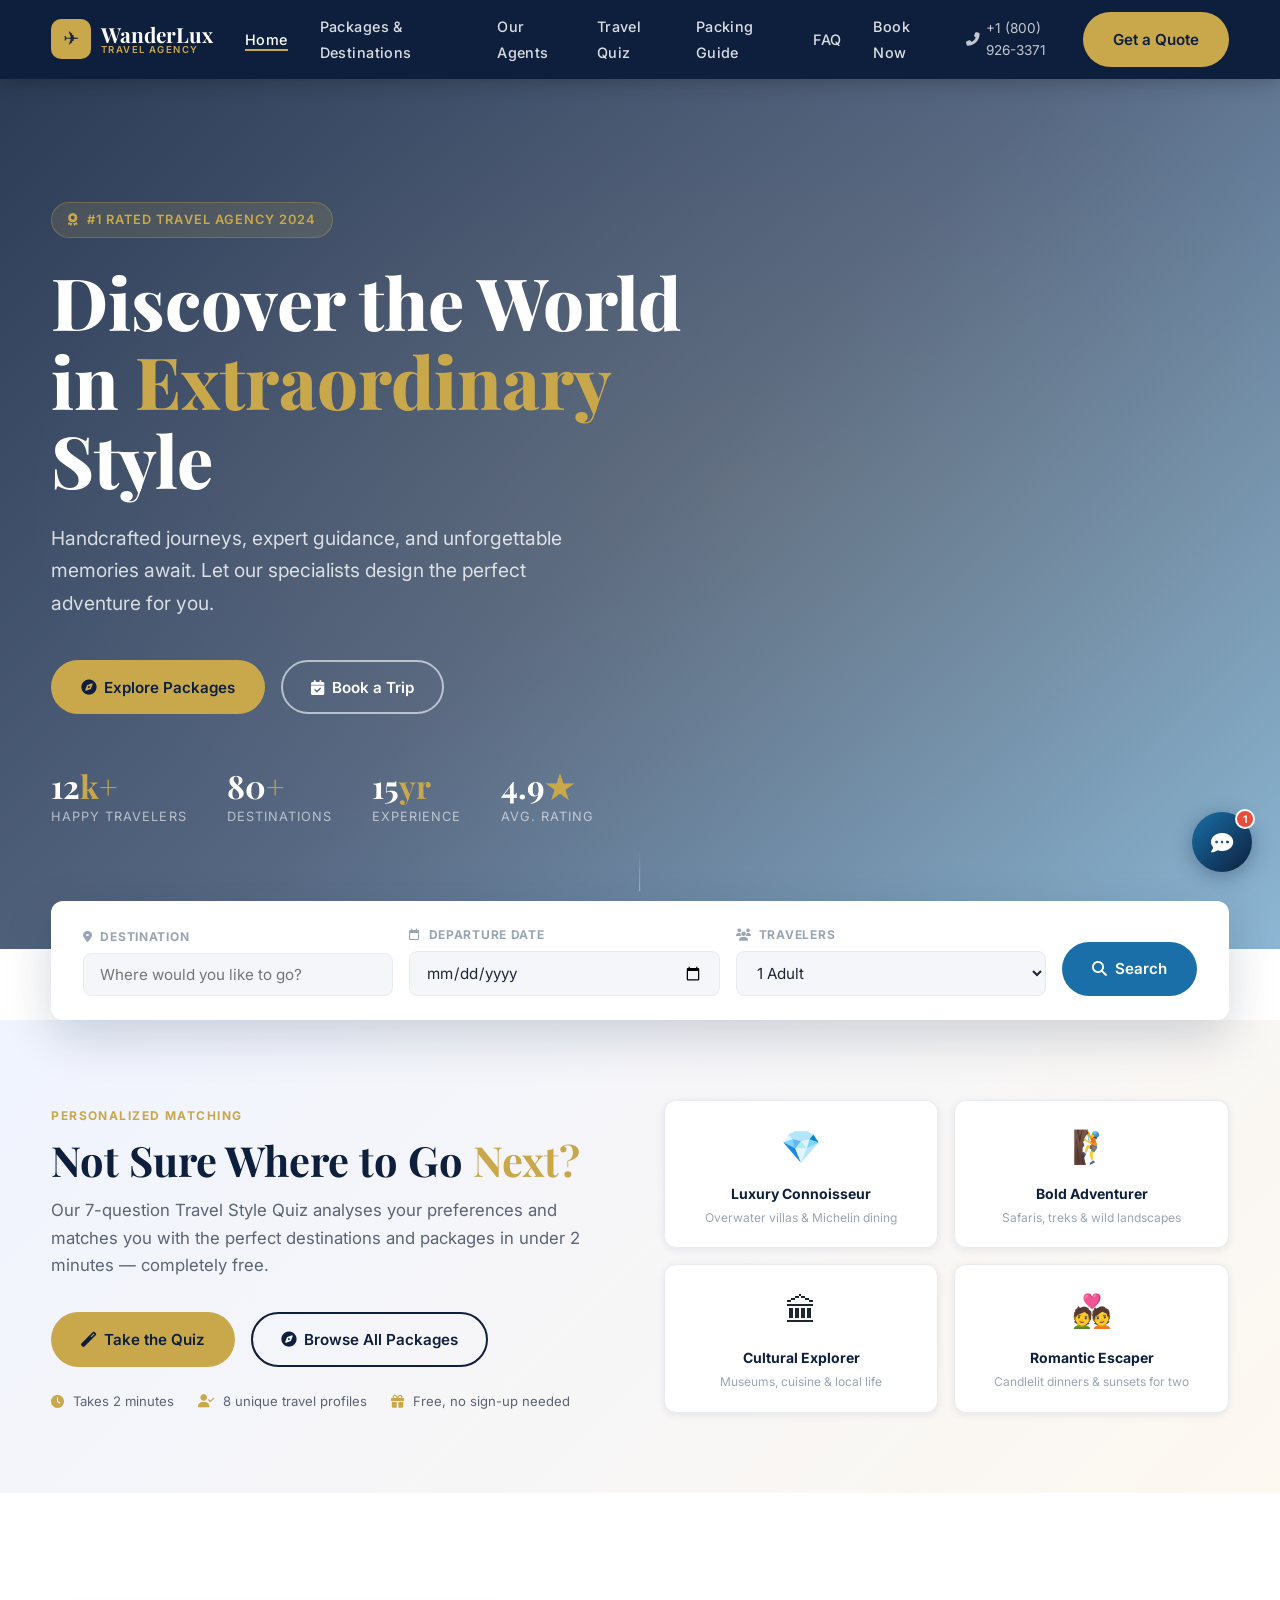
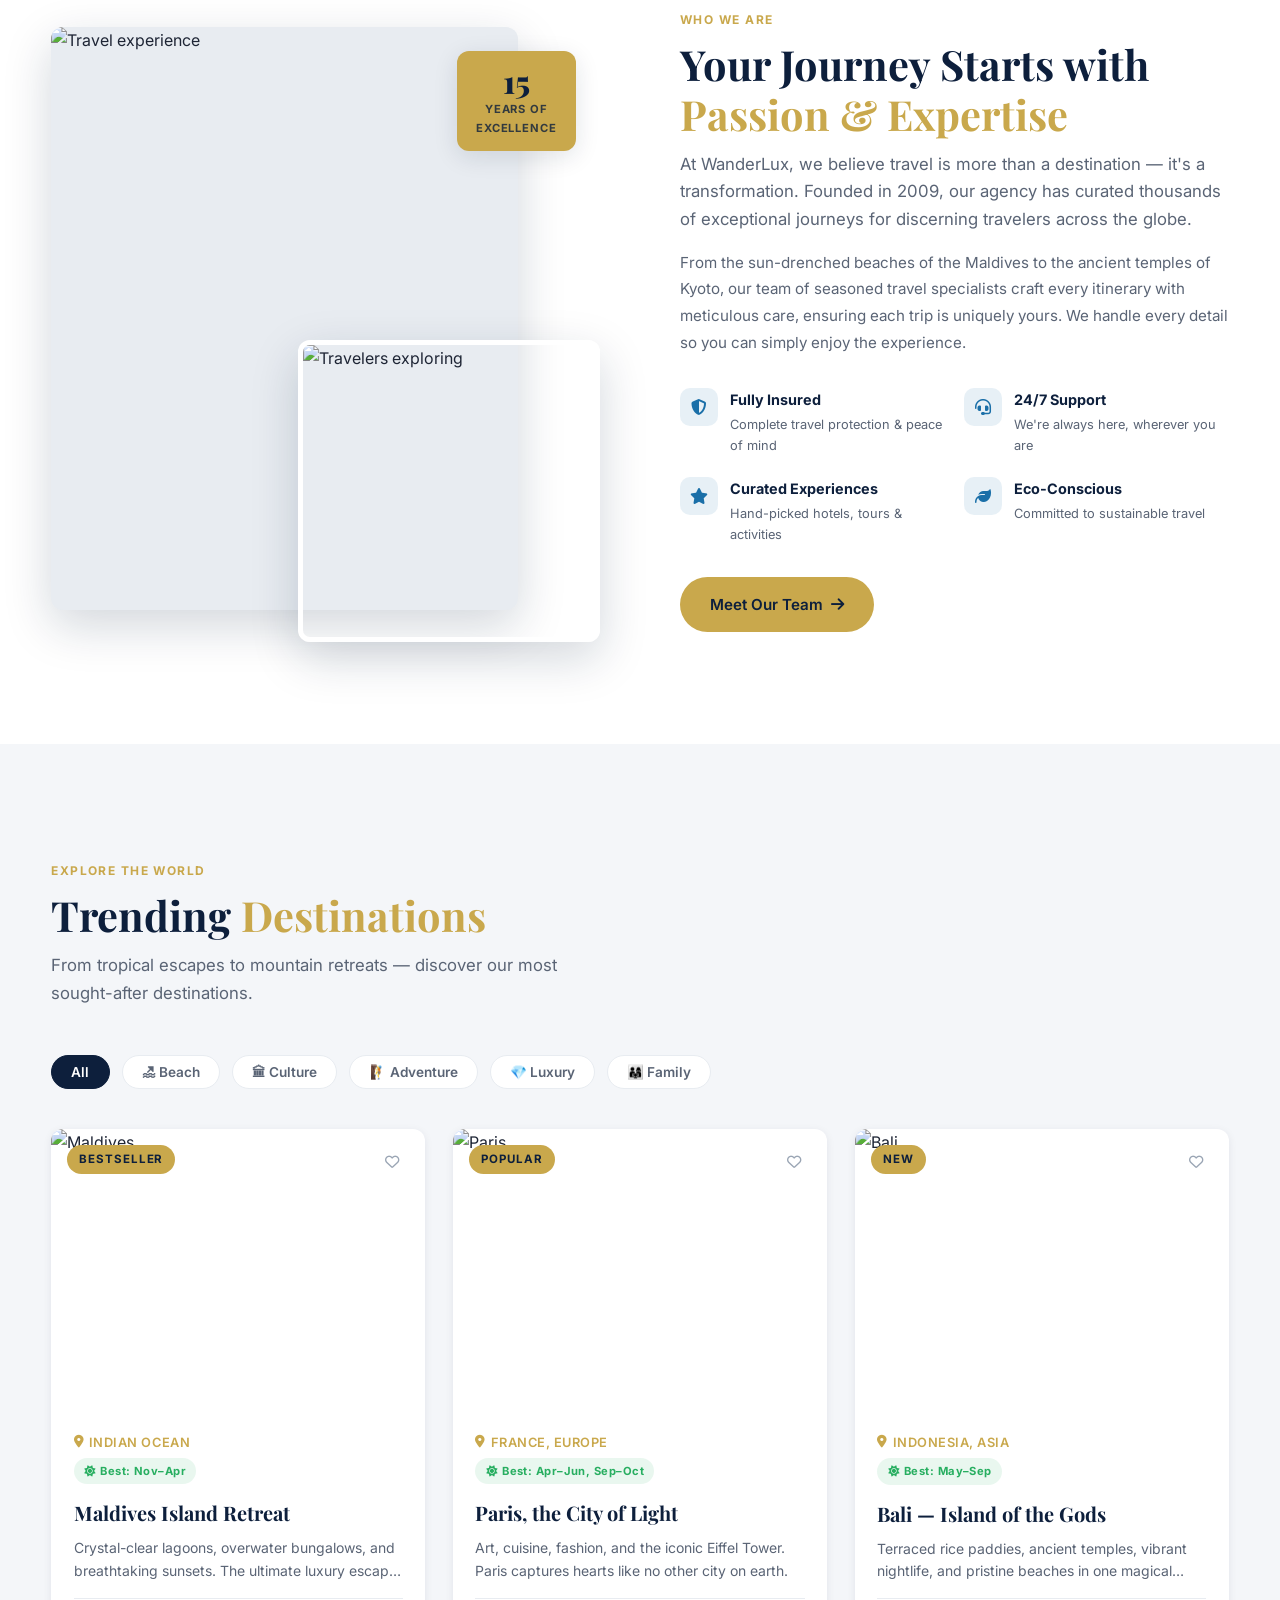
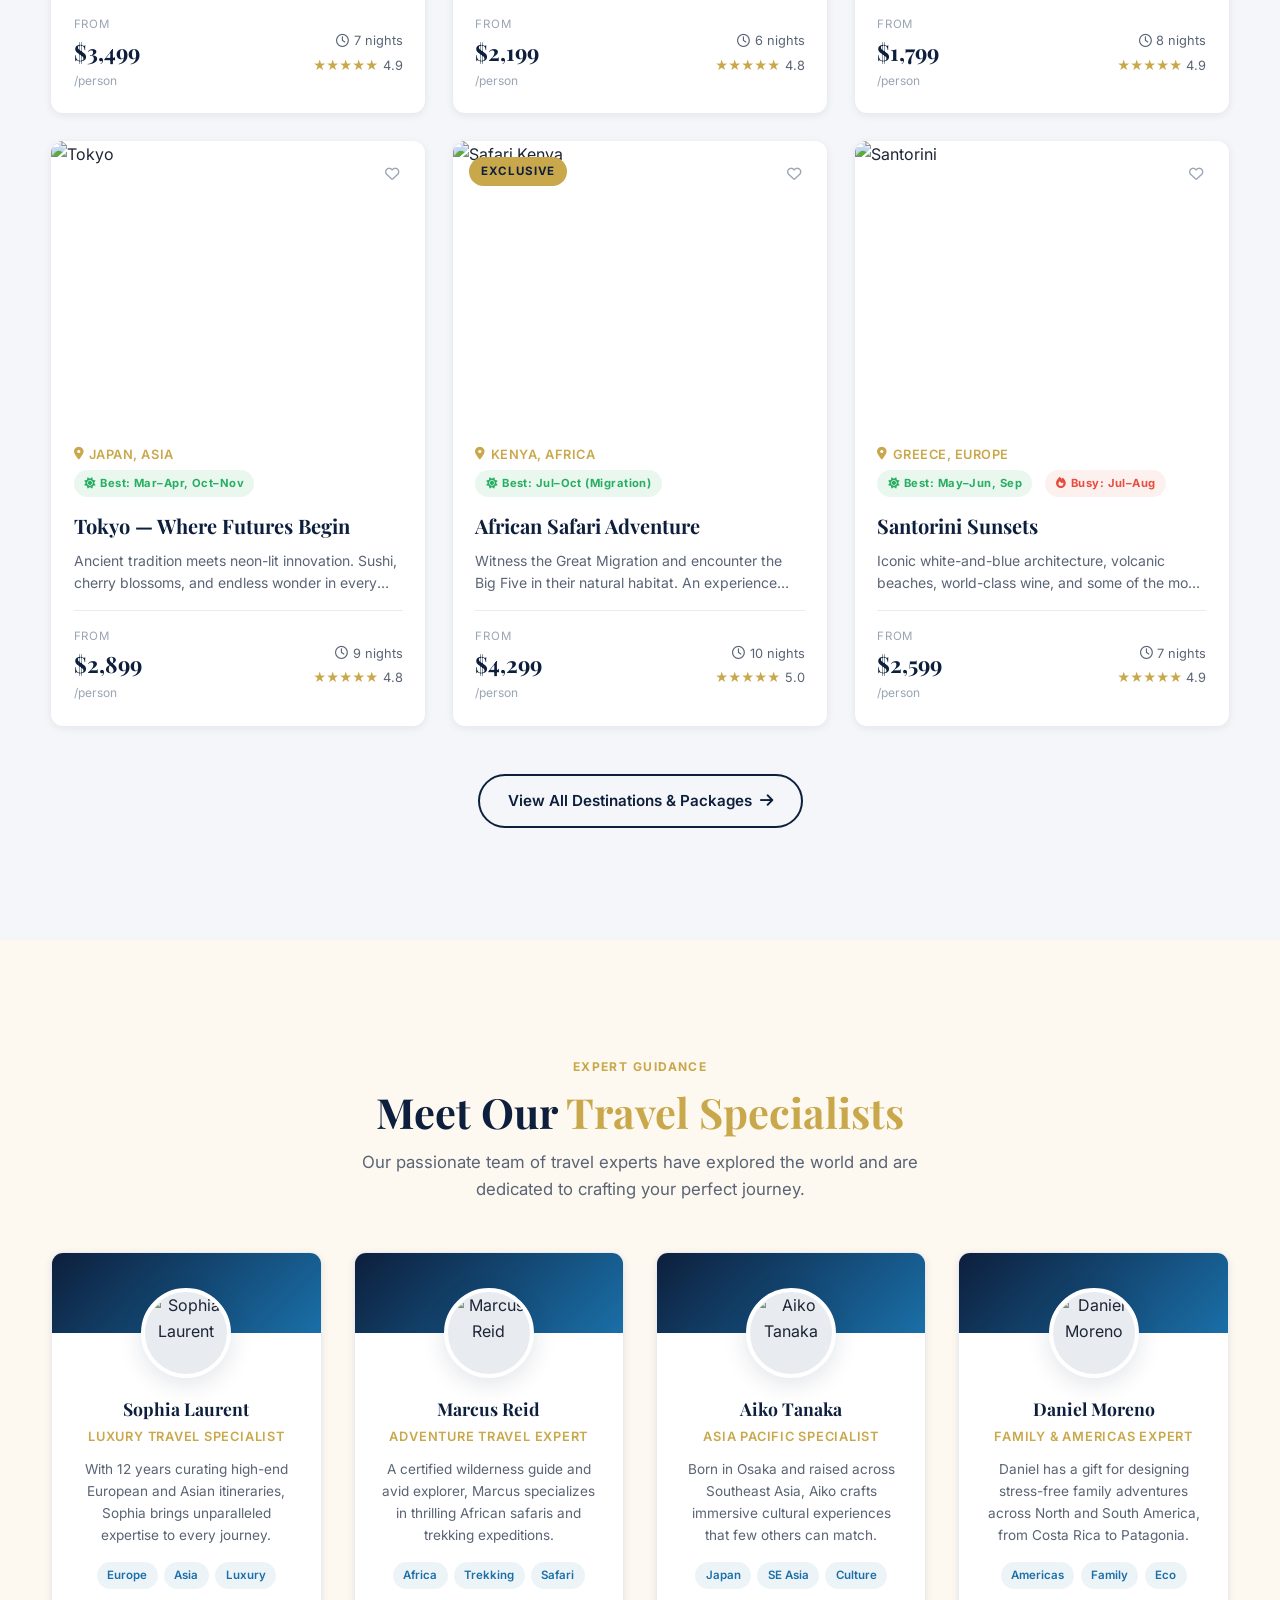
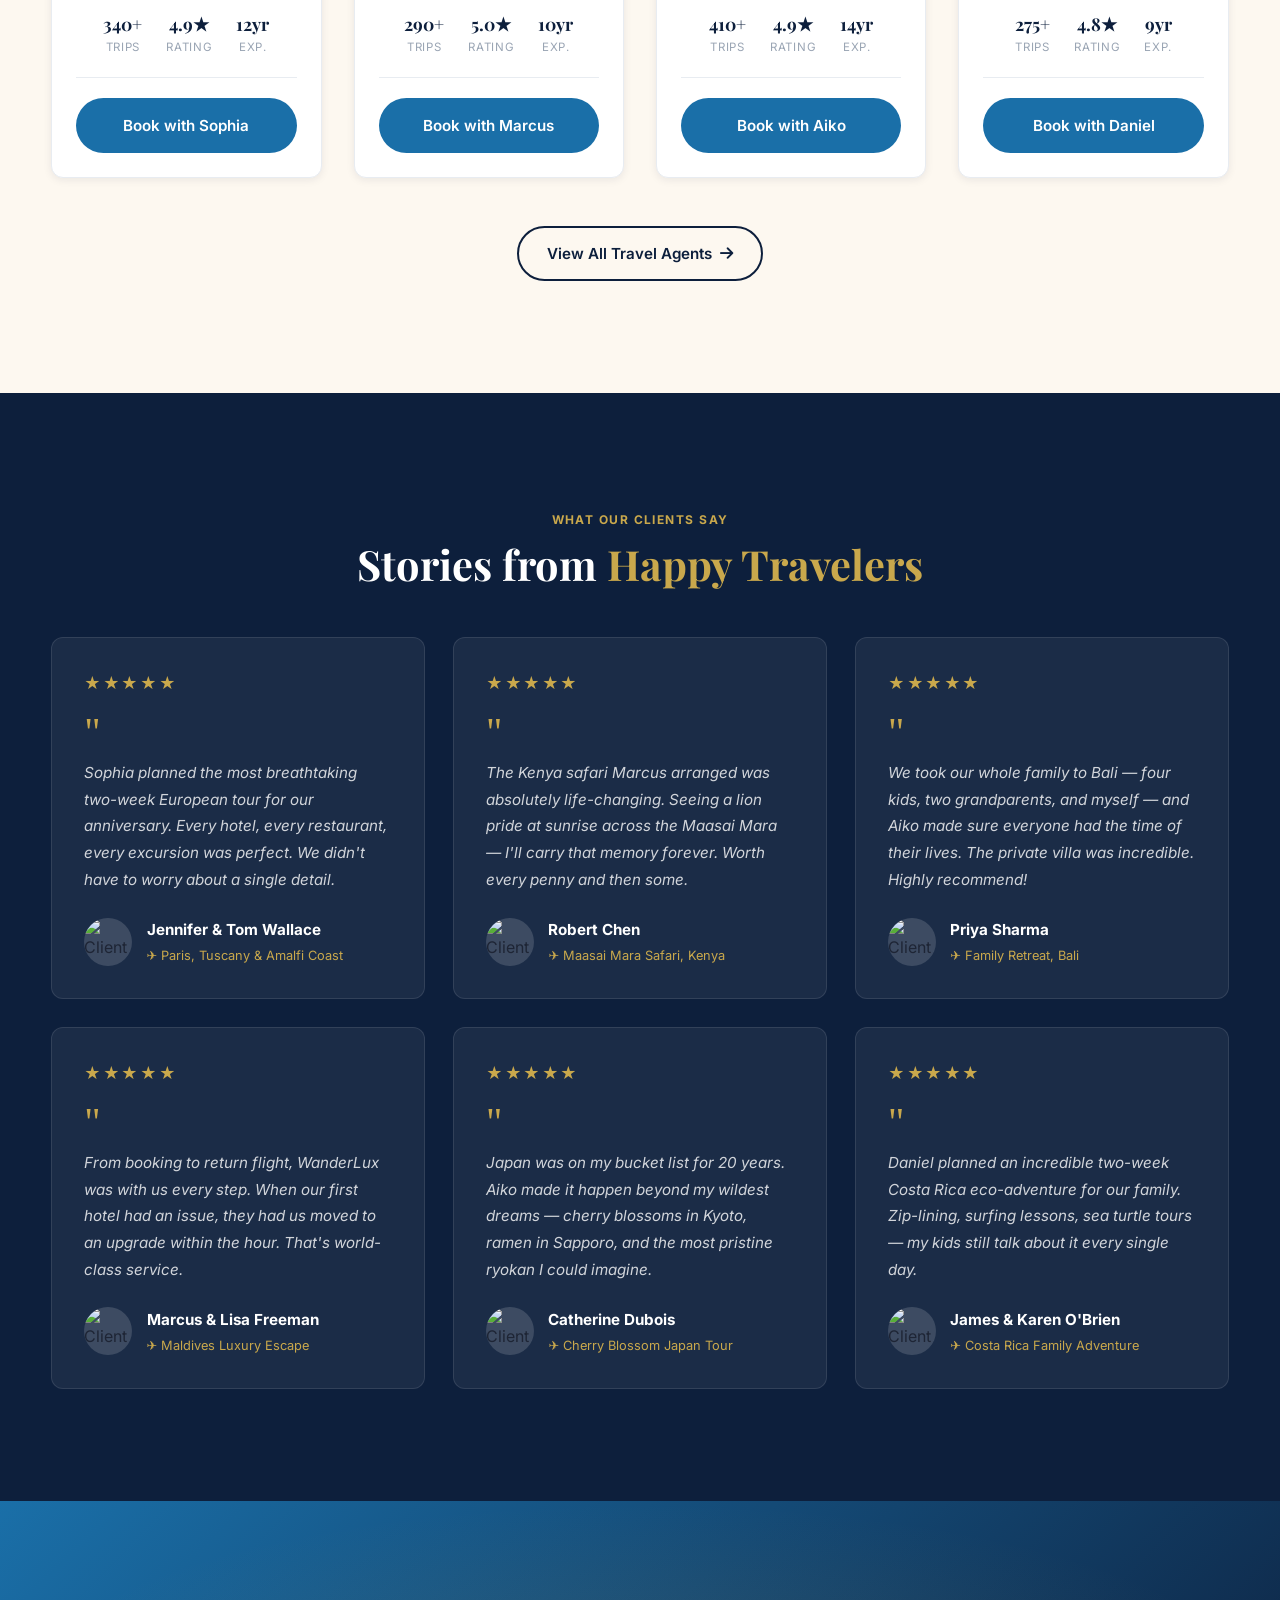
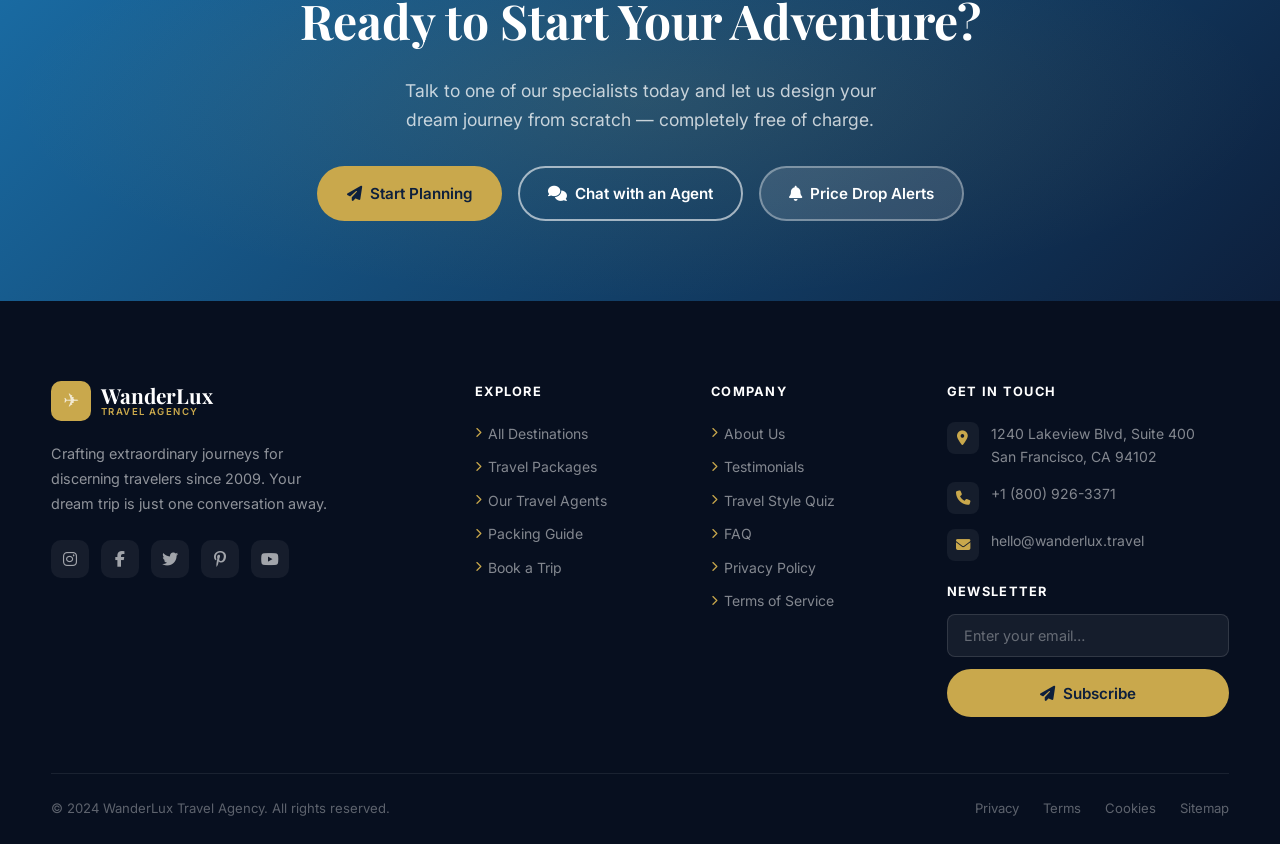
==== commit f55a5e55: "Made some changes to index.html and script.js" ====
--- a/index.html
+++ b/index.html
@@ -31,7 +31,9 @@
           <li><a href="index.html" class="active">Home</a></li>
           <li><a href="packages.html">Packages & Destinations</a></li>
           <li><a href="agents.html">Our Agents</a></li>
+          <li><a href="travel-quiz.html">Travel Quiz</a></li>
           <li><a href="packing-guide.html">Packing Guide</a></li>
+          <li><a href="faq.html">FAQ</a></li>
           <li><a href="booking.html">Book Now</a></li>
         </ul>
 
@@ -129,6 +131,58 @@
   </div>
 
   <!-- ══════════════════════════════════════════════════════
+       QUIZ CTA SECTION
+  ══════════════════════════════════════════════════════ -->
+  <section class="quiz-cta-section">
+    <div class="container">
+      <div class="quiz-cta-inner">
+        <div class="quiz-cta-text">
+          <span class="section-label">Personalized Matching</span>
+          <h2 class="section-title">Not Sure Where to Go <span>Next?</span></h2>
+          <p class="section-sub">
+            Our 7-question Travel Style Quiz analyses your preferences and matches you with the perfect destinations and packages in under 2 minutes — completely free.
+          </p>
+          <div style="display:flex;flex-wrap:wrap;gap:1rem;margin-top:2rem;">
+            <a href="travel-quiz.html" class="btn btn-primary">
+              <i class="fas fa-magic"></i> Take the Quiz
+            </a>
+            <a href="packages.html" class="btn btn-outline-navy">
+              <i class="fas fa-compass"></i> Browse All Packages
+            </a>
+          </div>
+          <div style="display:flex;gap:1.5rem;margin-top:1.5rem;flex-wrap:wrap;">
+            <span style="font-size:.82rem;color:var(--gray-600);"><i class="fas fa-clock" style="color:var(--gold);margin-right:.3rem;"></i> Takes 2 minutes</span>
+            <span style="font-size:.82rem;color:var(--gray-600);"><i class="fas fa-user-check" style="color:var(--gold);margin-right:.3rem;"></i> 8 unique travel profiles</span>
+            <span style="font-size:.82rem;color:var(--gray-600);"><i class="fas fa-gift" style="color:var(--gold);margin-right:.3rem;"></i> Free, no sign-up needed</span>
+          </div>
+        </div>
+        <div class="quiz-cta-visual">
+          <a href="travel-quiz.html" class="profile-card-mini">
+            <div class="emoji">💎</div>
+            <div class="name">Luxury Connoisseur</div>
+            <div class="sub">Overwater villas & Michelin dining</div>
+          </a>
+          <a href="travel-quiz.html" class="profile-card-mini">
+            <div class="emoji">🧗</div>
+            <div class="name">Bold Adventurer</div>
+            <div class="sub">Safaris, treks & wild landscapes</div>
+          </a>
+          <a href="travel-quiz.html" class="profile-card-mini">
+            <div class="emoji">🏛</div>
+            <div class="name">Cultural Explorer</div>
+            <div class="sub">Museums, cuisine & local life</div>
+          </a>
+          <a href="travel-quiz.html" class="profile-card-mini">
+            <div class="emoji">💑</div>
+            <div class="name">Romantic Escaper</div>
+            <div class="sub">Candlelit dinners & sunsets for two</div>
+          </a>
+        </div>
+      </div>
+    </div>
+  </section>
+
+  <!-- ══════════════════════════════════════════════════════
        ABOUT SECTION
   ══════════════════════════════════════════════════════ -->
   <section id="about">
@@ -240,6 +294,7 @@
           </div>
           <div class="dest-body">
             <div class="dest-location"><i class="fas fa-map-marker-alt"></i> Indian Ocean</div>
+            <div class="dest-best-time"><span class="best-time-badge"><i class="fas fa-sun"></i> Best: Nov–Apr</span></div>
             <h3 class="dest-name">Maldives Island Retreat</h3>
             <p class="dest-desc">Crystal-clear lagoons, overwater bungalows, and breathtaking sunsets. The ultimate luxury escape awaits.</p>
             <div class="dest-footer">
@@ -265,6 +320,7 @@
           </div>
           <div class="dest-body">
             <div class="dest-location"><i class="fas fa-map-marker-alt"></i> France, Europe</div>
+            <div class="dest-best-time"><span class="best-time-badge"><i class="fas fa-sun"></i> Best: Apr–Jun, Sep–Oct</span></div>
             <h3 class="dest-name">Paris, the City of Light</h3>
             <p class="dest-desc">Art, cuisine, fashion, and the iconic Eiffel Tower. Paris captures hearts like no other city on earth.</p>
             <div class="dest-footer">
@@ -290,6 +346,7 @@
           </div>
           <div class="dest-body">
             <div class="dest-location"><i class="fas fa-map-marker-alt"></i> Indonesia, Asia</div>
+            <div class="dest-best-time"><span class="best-time-badge"><i class="fas fa-sun"></i> Best: May–Sep</span></div>
             <h3 class="dest-name">Bali — Island of the Gods</h3>
             <p class="dest-desc">Terraced rice paddies, ancient temples, vibrant nightlife, and pristine beaches in one magical island.</p>
             <div class="dest-footer">
@@ -314,6 +371,7 @@
           </div>
           <div class="dest-body">
             <div class="dest-location"><i class="fas fa-map-marker-alt"></i> Japan, Asia</div>
+            <div class="dest-best-time"><span class="best-time-badge"><i class="fas fa-sun"></i> Best: Mar–Apr, Oct–Nov</span></div>
             <h3 class="dest-name">Tokyo — Where Futures Begin</h3>
             <p class="dest-desc">Ancient tradition meets neon-lit innovation. Sushi, cherry blossoms, and endless wonder in every street.</p>
             <div class="dest-footer">
@@ -339,6 +397,7 @@
           </div>
           <div class="dest-body">
             <div class="dest-location"><i class="fas fa-map-marker-alt"></i> Kenya, Africa</div>
+            <div class="dest-best-time"><span class="best-time-badge"><i class="fas fa-sun"></i> Best: Jul–Oct (Migration)</span></div>
             <h3 class="dest-name">African Safari Adventure</h3>
             <p class="dest-desc">Witness the Great Migration and encounter the Big Five in their natural habitat. An experience that changes you forever.</p>
             <div class="dest-footer">
@@ -363,6 +422,7 @@
           </div>
           <div class="dest-body">
             <div class="dest-location"><i class="fas fa-map-marker-alt"></i> Greece, Europe</div>
+            <div class="dest-best-time"><span class="best-time-badge"><i class="fas fa-sun"></i> Best: May–Jun, Sep</span><span class="best-time-badge peak" style="margin-left:.3rem;"><i class="fas fa-fire"></i> Busy: Jul–Aug</span></div>
             <h3 class="dest-name">Santorini Sunsets</h3>
             <p class="dest-desc">Iconic white-and-blue architecture, volcanic beaches, world-class wine, and some of the most romantic sunsets on earth.</p>
             <div class="dest-footer">
@@ -638,6 +698,9 @@
         <a href="agents.html" class="btn btn-outline-white">
           <i class="fas fa-comments"></i> Chat with an Agent
         </a>
+        <button onclick="openPriceAlert()" class="btn" style="background:rgba(255,255,255,.12);color:var(--white);border:2px solid rgba(255,255,255,.35);">
+          <i class="fas fa-bell"></i> Price Drop Alerts
+        </button>
       </div>
     </div>
   </div>
@@ -679,7 +742,8 @@
           <ul class="footer-links">
             <li><a href="#about"><i class="fas fa-chevron-right" style="font-size:.65rem;color:var(--gold)"></i> About Us</a></li>
             <li><a href="#testimonials"><i class="fas fa-chevron-right" style="font-size:.65rem;color:var(--gold)"></i> Testimonials</a></li>
-            <li><a href="#"><i class="fas fa-chevron-right" style="font-size:.65rem;color:var(--gold)"></i> Careers</a></li>
+            <li><a href="travel-quiz.html"><i class="fas fa-chevron-right" style="font-size:.65rem;color:var(--gold)"></i> Travel Style Quiz</a></li>
+            <li><a href="faq.html"><i class="fas fa-chevron-right" style="font-size:.65rem;color:var(--gold)"></i> FAQ</a></li>
             <li><a href="#"><i class="fas fa-chevron-right" style="font-size:.65rem;color:var(--gold)"></i> Privacy Policy</a></li>
             <li><a href="#"><i class="fas fa-chevron-right" style="font-size:.65rem;color:var(--gold)"></i> Terms of Service</a></li>
           </ul>
--- a/styles.css
+++ b/styles.css
@@ -1807,3 +1807,631 @@
 
 /* ── Page-specific wrappers ─────────────────────────────────── */
 .agents-page #agents { padding: 5rem 0; }
+
+/* ============================================================
+   GLOBAL ENHANCEMENTS — Chat, Currency, Trust, Quiz CTA, Alerts
+   ============================================================ */
+
+/* ── Trust / Accreditation Bar ──────────────────────────────── */
+.trust-bar {
+  background: var(--navy);
+  border-bottom: 1px solid rgba(255,255,255,.06);
+  padding: .6rem 0;
+}
+
+.trust-bar-inner {
+  display: flex;
+  align-items: center;
+  justify-content: space-between;
+  gap: 1rem;
+  flex-wrap: wrap;
+}
+
+.trust-bar-items {
+  display: flex;
+  align-items: center;
+  gap: 1.5rem;
+  flex-wrap: wrap;
+}
+
+.trust-bar-item {
+  display: flex;
+  align-items: center;
+  gap: .4rem;
+  font-size: .75rem;
+  color: rgba(255,255,255,.65);
+  white-space: nowrap;
+}
+
+.trust-bar-item i {
+  color: var(--gold);
+  font-size: .7rem;
+}
+
+.trust-bar-accreditations {
+  display: flex;
+  align-items: center;
+  gap: .75rem;
+}
+
+.accred-badge {
+  font-size: .68rem;
+  font-weight: 800;
+  letter-spacing: .06em;
+  color: rgba(255,255,255,.5);
+  border: 1px solid rgba(255,255,255,.15);
+  padding: .2rem .55rem;
+  border-radius: 4px;
+  text-transform: uppercase;
+}
+
+.trust-bar-divider {
+  width: 1px;
+  height: 16px;
+  background: rgba(255,255,255,.15);
+}
+
+/* ── Currency Switcher ──────────────────────────────────────── */
+.currency-switcher {
+  display: flex;
+  align-items: center;
+  gap: .4rem;
+  background: rgba(255,255,255,.07);
+  border: 1px solid rgba(255,255,255,.12);
+  border-radius: 50px;
+  padding: .3rem .5rem .3rem .8rem;
+  cursor: pointer;
+  transition: var(--transition);
+  font-size: .78rem;
+  color: rgba(255,255,255,.7);
+}
+
+.currency-switcher:hover {
+  background: rgba(255,255,255,.12);
+  color: var(--white);
+}
+
+.currency-switcher select {
+  background: none;
+  border: none;
+  outline: none;
+  color: inherit;
+  font-size: inherit;
+  font-family: var(--font-body);
+  cursor: pointer;
+  padding-right: .25rem;
+}
+
+.currency-switcher select option {
+  background: var(--navy);
+  color: var(--white);
+}
+
+/* ── Floating Chat Widget ───────────────────────────────────── */
+#chatWidget {
+  position: fixed;
+  bottom: 1.75rem;
+  right: 1.75rem;
+  z-index: 9999;
+}
+
+#chatToggle {
+  width: 60px;
+  height: 60px;
+  border-radius: 50%;
+  background: linear-gradient(135deg, var(--ocean), var(--navy));
+  border: none;
+  cursor: pointer;
+  display: flex;
+  align-items: center;
+  justify-content: center;
+  font-size: 1.4rem;
+  color: var(--white);
+  box-shadow: 0 4px 20px rgba(13,31,60,.35);
+  transition: var(--transition);
+  position: relative;
+}
+
+#chatToggle:hover {
+  transform: scale(1.1);
+  box-shadow: 0 6px 28px rgba(13,31,60,.5);
+}
+
+.chat-badge {
+  position: absolute;
+  top: -3px;
+  right: -3px;
+  width: 20px;
+  height: 20px;
+  background: #e74c3c;
+  border-radius: 50%;
+  font-size: .65rem;
+  font-weight: 700;
+  color: var(--white);
+  display: grid;
+  place-items: center;
+  border: 2px solid var(--white);
+  animation: pulse-badge 2s infinite;
+}
+
+@keyframes pulse-badge {
+  0%, 100% { transform: scale(1); }
+  50%       { transform: scale(1.15); }
+}
+
+#chatPanel {
+  position: absolute;
+  bottom: 75px;
+  right: 0;
+  width: 340px;
+  background: var(--white);
+  border-radius: 16px;
+  box-shadow: 0 20px 60px rgba(13,31,60,.25);
+  overflow: hidden;
+  display: none;
+  animation: chatSlideUp .3s cubic-bezier(.4,0,.2,1);
+}
+
+@keyframes chatSlideUp {
+  from { opacity: 0; transform: translateY(20px) scale(.97); }
+  to   { opacity: 1; transform: translateY(0) scale(1); }
+}
+
+.chat-header {
+  background: linear-gradient(135deg, var(--navy), var(--ocean));
+  padding: 1.25rem 1.5rem;
+  color: var(--white);
+  display: flex;
+  align-items: center;
+  justify-content: space-between;
+}
+
+.chat-header-info {
+  display: flex;
+  align-items: center;
+  gap: .75rem;
+}
+
+.chat-agent-avatar {
+  width: 42px;
+  height: 42px;
+  border-radius: 50%;
+  overflow: hidden;
+  border: 2px solid rgba(255,255,255,.3);
+  flex-shrink: 0;
+}
+
+.chat-agent-avatar img {
+  width: 100%;
+  height: 100%;
+  object-fit: cover;
+}
+
+.chat-agent-name {
+  font-weight: 700;
+  font-size: .95rem;
+}
+
+.chat-agent-status {
+  font-size: .75rem;
+  opacity: .8;
+  display: flex;
+  align-items: center;
+  gap: .35rem;
+}
+
+.chat-agent-status::before {
+  content: '';
+  width: 8px;
+  height: 8px;
+  background: #2ecc71;
+  border-radius: 50%;
+  display: inline-block;
+}
+
+.chat-close {
+  background: rgba(255,255,255,.15);
+  border: none;
+  color: var(--white);
+  width: 28px;
+  height: 28px;
+  border-radius: 50%;
+  display: grid;
+  place-items: center;
+  cursor: pointer;
+  font-size: .75rem;
+  transition: background var(--transition);
+}
+.chat-close:hover { background: rgba(255,255,255,.25); }
+
+.chat-messages {
+  padding: 1.25rem;
+  max-height: 260px;
+  overflow-y: auto;
+  display: flex;
+  flex-direction: column;
+  gap: .85rem;
+  background: var(--gray-100);
+}
+
+.chat-msg {
+  display: flex;
+  gap: .6rem;
+  align-items: flex-end;
+}
+
+.chat-msg.agent { flex-direction: row; }
+.chat-msg.user  { flex-direction: row-reverse; }
+
+.chat-msg-avatar {
+  width: 30px;
+  height: 30px;
+  border-radius: 50%;
+  overflow: hidden;
+  flex-shrink: 0;
+  background: var(--gray-200);
+}
+
+.chat-msg-avatar img { width: 100%; height: 100%; object-fit: cover; }
+
+.chat-bubble {
+  padding: .6rem .9rem;
+  border-radius: 16px;
+  font-size: .85rem;
+  line-height: 1.55;
+  max-width: 220px;
+}
+
+.chat-msg.agent .chat-bubble {
+  background: var(--white);
+  color: var(--text);
+  border-bottom-left-radius: 4px;
+  box-shadow: var(--shadow-sm);
+}
+
+.chat-msg.user .chat-bubble {
+  background: var(--ocean);
+  color: var(--white);
+  border-bottom-right-radius: 4px;
+}
+
+.chat-time {
+  font-size: .65rem;
+  color: var(--gray-400);
+  margin-top: .15rem;
+  text-align: right;
+}
+
+.chat-quick-replies {
+  display: flex;
+  flex-wrap: wrap;
+  gap: .5rem;
+  padding: .75rem 1.25rem;
+  border-top: 1px solid var(--gray-200);
+  background: var(--white);
+}
+
+.quick-reply-btn {
+  font-size: .78rem;
+  background: none;
+  border: 1.5px solid var(--ocean);
+  color: var(--ocean);
+  padding: .35rem .85rem;
+  border-radius: 50px;
+  cursor: pointer;
+  font-weight: 600;
+  transition: var(--transition);
+  font-family: var(--font-body);
+}
+
+.quick-reply-btn:hover {
+  background: var(--ocean);
+  color: var(--white);
+}
+
+.chat-input-row {
+  display: flex;
+  gap: .5rem;
+  padding: .75rem 1rem;
+  border-top: 1px solid var(--gray-200);
+  background: var(--white);
+}
+
+.chat-input {
+  flex: 1;
+  border: 1.5px solid var(--gray-200);
+  border-radius: 50px;
+  padding: .55rem 1rem;
+  font-size: .875rem;
+  outline: none;
+  font-family: var(--font-body);
+  color: var(--text);
+  transition: border-color var(--transition);
+}
+
+.chat-input:focus { border-color: var(--ocean); }
+
+.chat-send {
+  width: 38px;
+  height: 38px;
+  border-radius: 50%;
+  background: var(--ocean);
+  color: var(--white);
+  border: none;
+  cursor: pointer;
+  display: grid;
+  place-items: center;
+  font-size: .85rem;
+  transition: var(--transition);
+  flex-shrink: 0;
+}
+
+.chat-send:hover { background: var(--ocean-light); }
+
+/* ── Price Alert Modal ──────────────────────────────────────── */
+#priceAlertModal {
+  position: fixed;
+  inset: 0;
+  z-index: 10000;
+  display: none;
+  align-items: center;
+  justify-content: center;
+  padding: 1rem;
+}
+
+#priceAlertModal.open { display: flex; }
+
+.modal-overlay {
+  position: absolute;
+  inset: 0;
+  background: rgba(13,31,60,.7);
+  backdrop-filter: blur(4px);
+  animation: fadeIn .25s ease;
+}
+
+.modal-box {
+  position: relative;
+  z-index: 2;
+  background: var(--white);
+  border-radius: 20px;
+  box-shadow: var(--shadow-lg);
+  max-width: 480px;
+  width: 100%;
+  overflow: hidden;
+  animation: modalSlideIn .35s cubic-bezier(.4,0,.2,1);
+}
+
+@keyframes modalSlideIn {
+  from { opacity: 0; transform: translateY(-30px) scale(.96); }
+  to   { opacity: 1; transform: translateY(0) scale(1); }
+}
+
+.modal-header {
+  background: linear-gradient(135deg, var(--navy), var(--ocean));
+  padding: 2rem;
+  text-align: center;
+  color: var(--white);
+  position: relative;
+}
+
+.modal-close {
+  position: absolute;
+  top: 1rem;
+  right: 1rem;
+  background: rgba(255,255,255,.15);
+  border: none;
+  color: var(--white);
+  width: 30px;
+  height: 30px;
+  border-radius: 50%;
+  cursor: pointer;
+  display: grid;
+  place-items: center;
+  font-size: .75rem;
+  transition: var(--transition);
+}
+
+.modal-close:hover { background: rgba(255,255,255,.3); }
+
+.modal-icon { font-size: 3rem; margin-bottom: .75rem; }
+
+.modal-title {
+  font-family: var(--font-head);
+  font-size: 1.4rem;
+  font-weight: 700;
+  margin-bottom: .4rem;
+}
+
+.modal-sub { font-size: .88rem; opacity: .8; }
+
+.modal-body { padding: 1.75rem; }
+
+.modal-benefits {
+  display: grid;
+  grid-template-columns: 1fr 1fr;
+  gap: .75rem;
+  margin-bottom: 1.5rem;
+}
+
+.modal-benefit {
+  display: flex;
+  align-items: flex-start;
+  gap: .5rem;
+  font-size: .82rem;
+  color: var(--gray-600);
+}
+
+.modal-benefit i { color: #27ae60; flex-shrink: 0; margin-top: 2px; }
+
+.modal-body input {
+  width: 100%;
+  border: 1.5px solid var(--gray-200);
+  border-radius: var(--radius-sm);
+  padding: .8rem 1rem;
+  font-size: .95rem;
+  color: var(--text);
+  font-family: var(--font-body);
+  margin-bottom: .75rem;
+  transition: border-color var(--transition);
+}
+
+.modal-body input:focus { outline: none; border-color: var(--ocean); }
+
+.modal-disclaimer {
+  font-size: .75rem;
+  color: var(--gray-400);
+  text-align: center;
+  margin-top: .75rem;
+  line-height: 1.5;
+}
+
+/* ── Quiz CTA Section ───────────────────────────────────────── */
+.quiz-cta-section {
+  padding: 5rem 0;
+  background: linear-gradient(135deg, #f0f4ff 0%, var(--cream) 100%);
+}
+
+.quiz-cta-inner {
+  display: grid;
+  grid-template-columns: 1fr 1fr;
+  gap: 3rem;
+  align-items: center;
+}
+
+.quiz-cta-text .section-label { margin-bottom: .6rem; }
+
+.quiz-cta-visual {
+  display: grid;
+  grid-template-columns: 1fr 1fr;
+  gap: 1rem;
+}
+
+.profile-card-mini {
+  background: var(--white);
+  border-radius: var(--radius);
+  padding: 1.25rem;
+  text-align: center;
+  box-shadow: var(--shadow-sm);
+  border: 1px solid var(--gray-200);
+  transition: var(--transition);
+  cursor: pointer;
+}
+
+.profile-card-mini:hover {
+  transform: translateY(-3px);
+  box-shadow: var(--shadow);
+  border-color: var(--ocean);
+}
+
+.profile-card-mini .emoji { font-size: 2rem; margin-bottom: .5rem; }
+.profile-card-mini .name { font-weight: 700; font-size: .875rem; color: var(--navy); }
+.profile-card-mini .sub  { font-size: .75rem; color: var(--gray-400); margin-top: .15rem; }
+
+/* ── Best Time to Visit badges ──────────────────────────────── */
+.best-time-badge {
+  display: inline-flex;
+  align-items: center;
+  gap: .3rem;
+  font-size: .7rem;
+  font-weight: 700;
+  background: rgba(39,174,96,.1);
+  color: #27ae60;
+  padding: .25rem .65rem;
+  border-radius: 50px;
+  letter-spacing: .04em;
+}
+
+.best-time-badge.peak {
+  background: rgba(231,76,60,.08);
+  color: #e74c3c;
+}
+
+/* ── Wishlist counter in nav ────────────────────────────────── */
+.wishlist-nav-btn {
+  position: relative;
+  background: rgba(255,255,255,.1);
+  border: 1px solid rgba(255,255,255,.2);
+  color: var(--white);
+  width: 36px;
+  height: 36px;
+  border-radius: 50%;
+  display: grid;
+  place-items: center;
+  font-size: .95rem;
+  cursor: pointer;
+  transition: var(--transition);
+}
+
+.wishlist-nav-btn:hover { background: rgba(255,255,255,.18); }
+
+.wishlist-count {
+  position: absolute;
+  top: -4px;
+  right: -4px;
+  width: 18px;
+  height: 18px;
+  background: #e74c3c;
+  border-radius: 50%;
+  font-size: .6rem;
+  font-weight: 700;
+  color: var(--white);
+  display: none;
+  place-items: center;
+  border: 2px solid var(--navy);
+}
+
+.wishlist-count.visible { display: grid; }
+
+/* ── Destination Best Time row ──────────────────────────────── */
+.dest-best-time {
+  display: flex;
+  align-items: center;
+  gap: .5rem;
+  margin-bottom: .75rem;
+  flex-wrap: wrap;
+}
+
+/* ── Toast notification ─────────────────────────────────────── */
+.toast {
+  position: fixed;
+  bottom: 5.5rem;
+  right: 1.75rem;
+  background: var(--navy);
+  color: var(--white);
+  padding: .8rem 1.25rem;
+  border-radius: var(--radius-sm);
+  font-size: .875rem;
+  font-weight: 500;
+  box-shadow: var(--shadow-lg);
+  z-index: 9998;
+  display: flex;
+  align-items: center;
+  gap: .6rem;
+  animation: toastIn .3s ease;
+  max-width: 280px;
+}
+
+.toast i { color: var(--gold); }
+
+@keyframes toastIn {
+  from { opacity: 0; transform: translateY(10px); }
+  to   { opacity: 1; transform: translateY(0); }
+}
+
+@keyframes toastOut {
+  from { opacity: 1; transform: translateY(0); }
+  to   { opacity: 0; transform: translateY(10px); }
+}
+
+/* ── Media query additions ──────────────────────────────────── */
+@media (max-width: 768px) {
+  .trust-bar-accreditations { display: none; }
+  .trust-bar-items { gap: .85rem; }
+  .quiz-cta-inner { grid-template-columns: 1fr; }
+  .quiz-cta-visual { display: none; }
+  #chatPanel { width: calc(100vw - 3.5rem); right: 0; }
+}
+
+@media (max-width: 480px) {
+  #chatWidget { bottom: 1rem; right: 1rem; }
+}
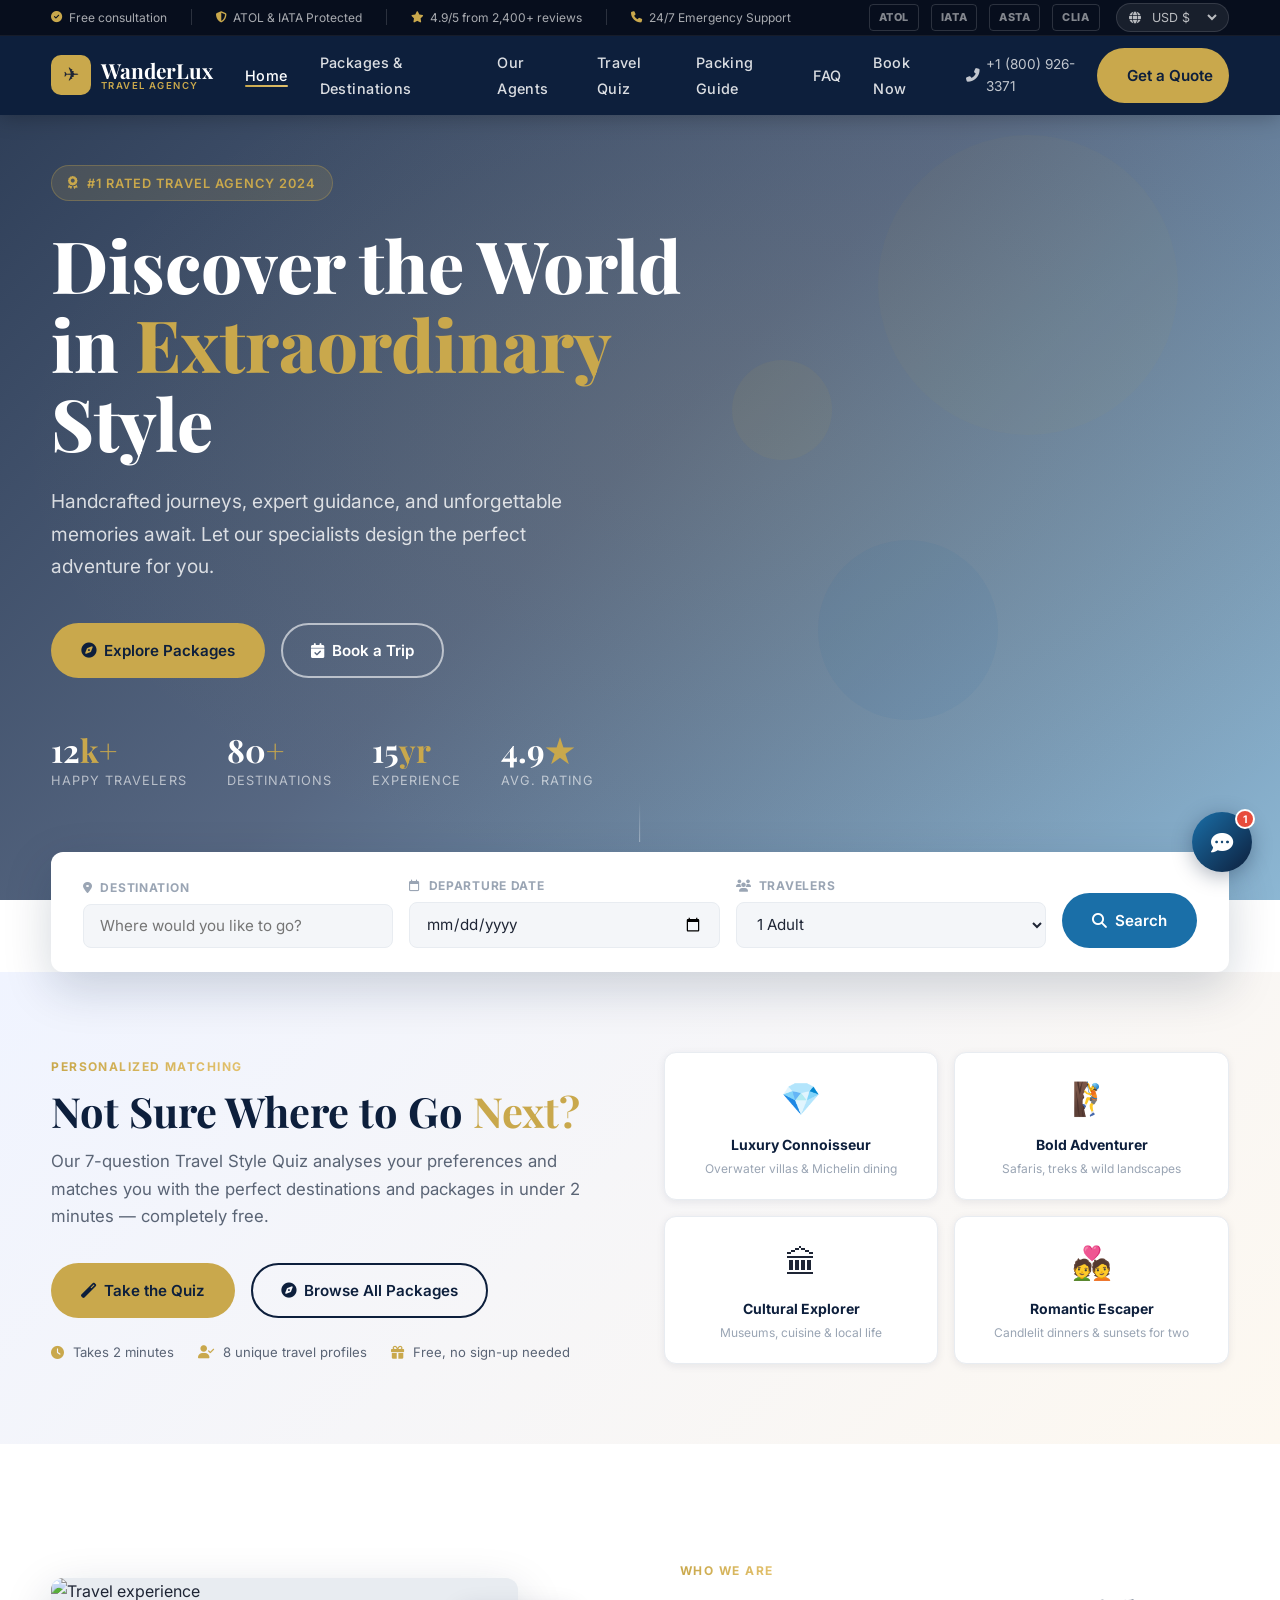
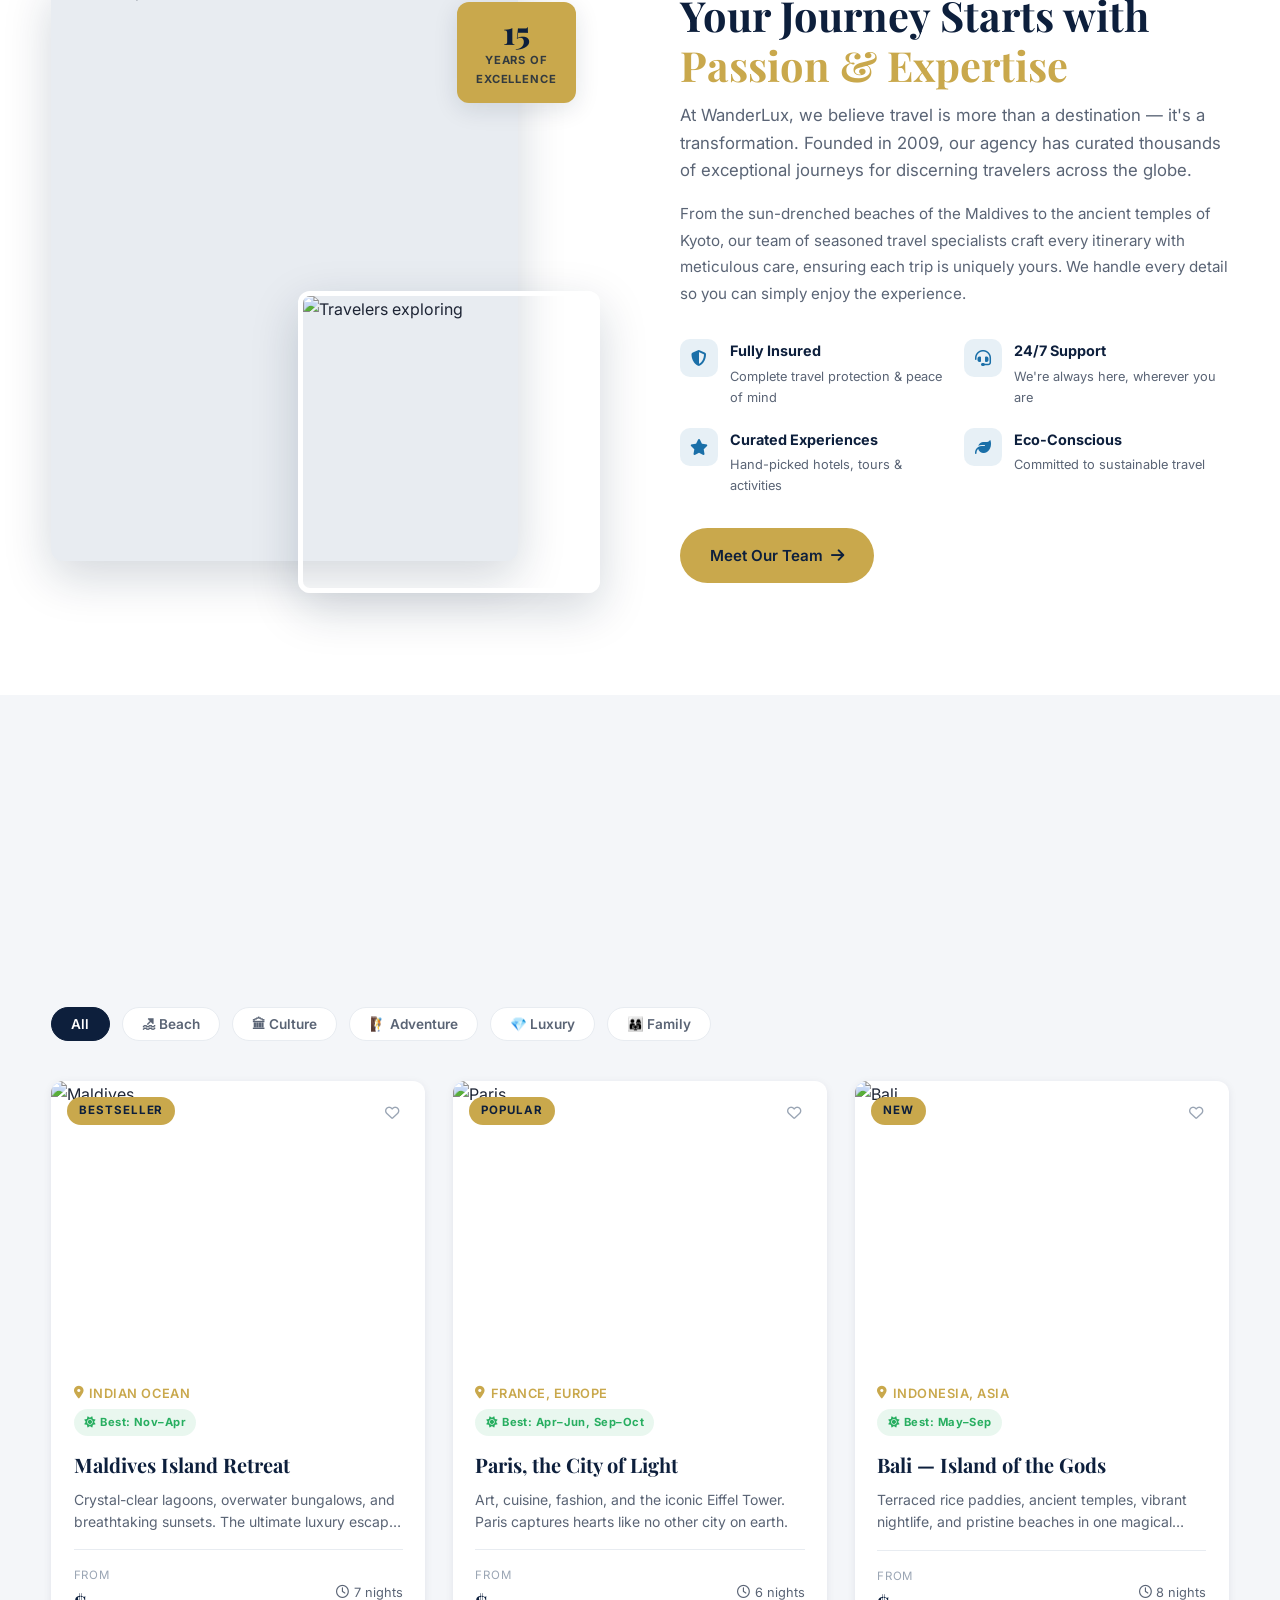
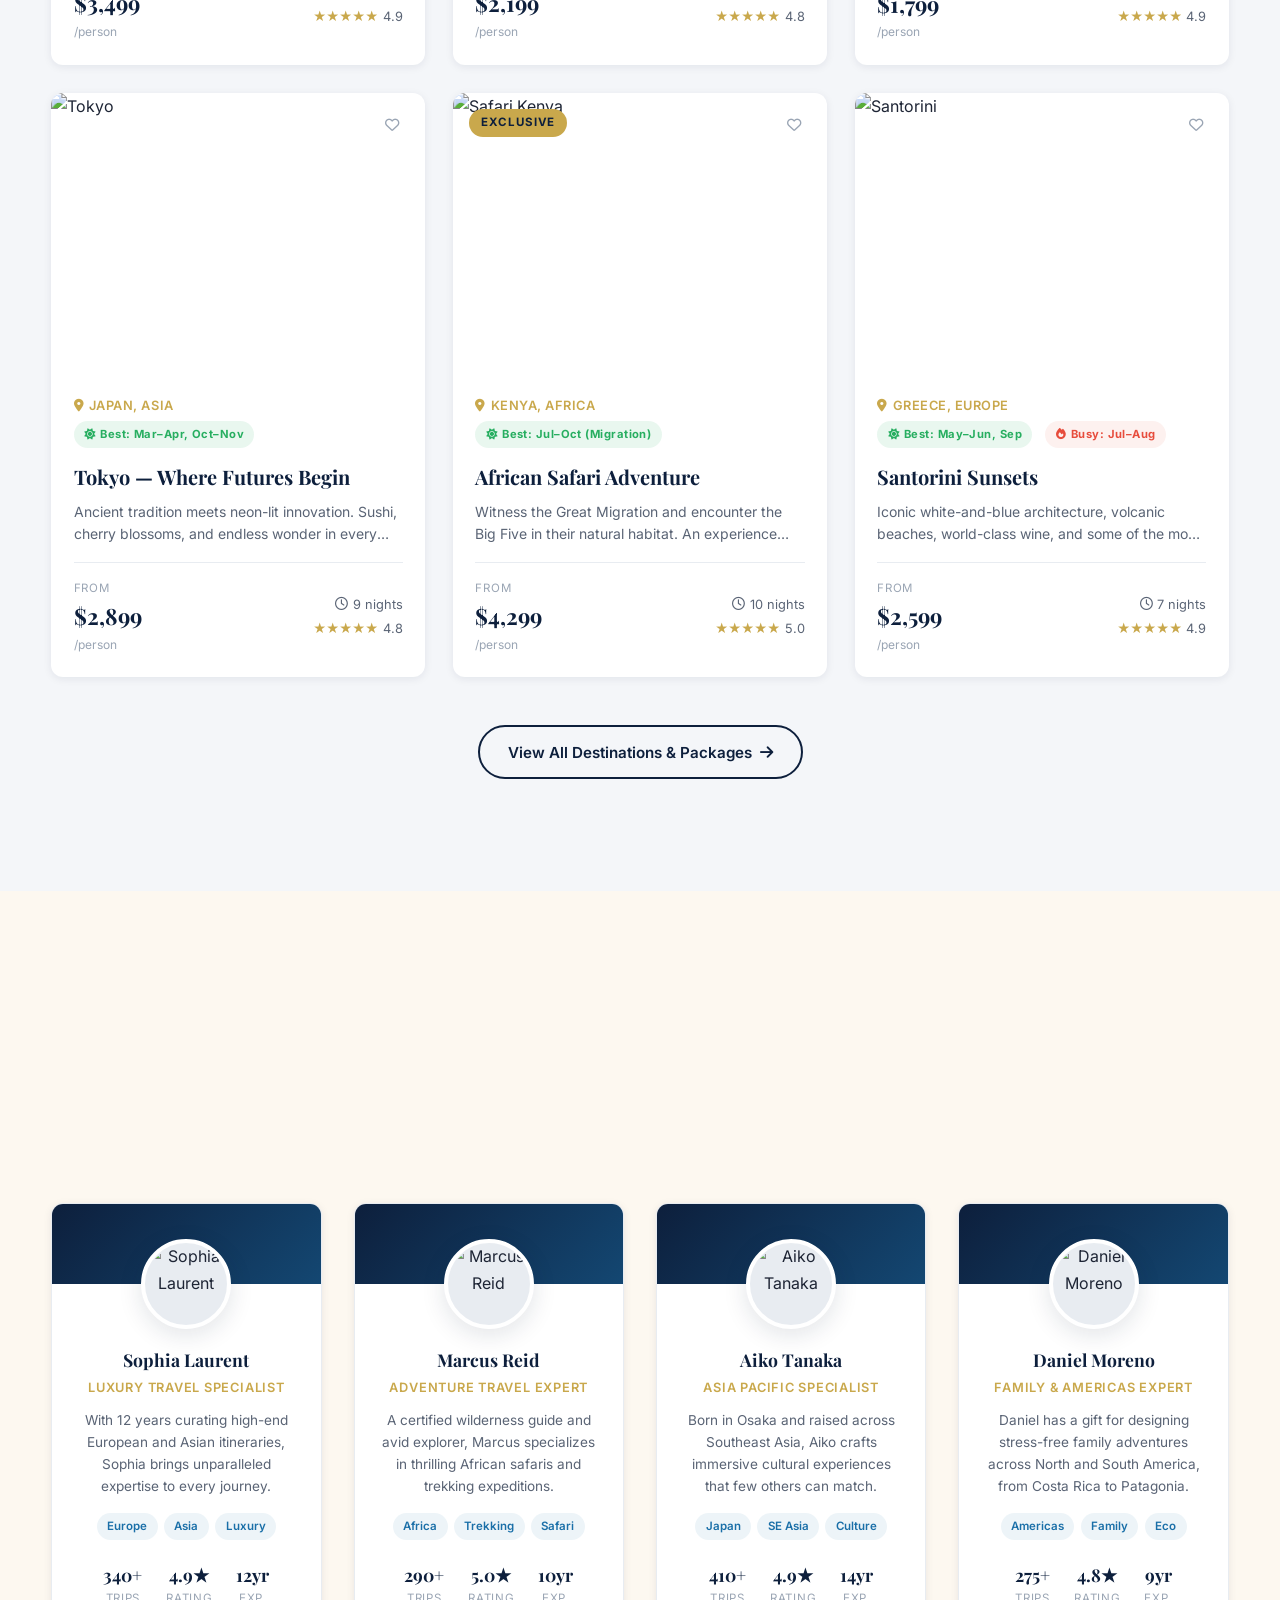
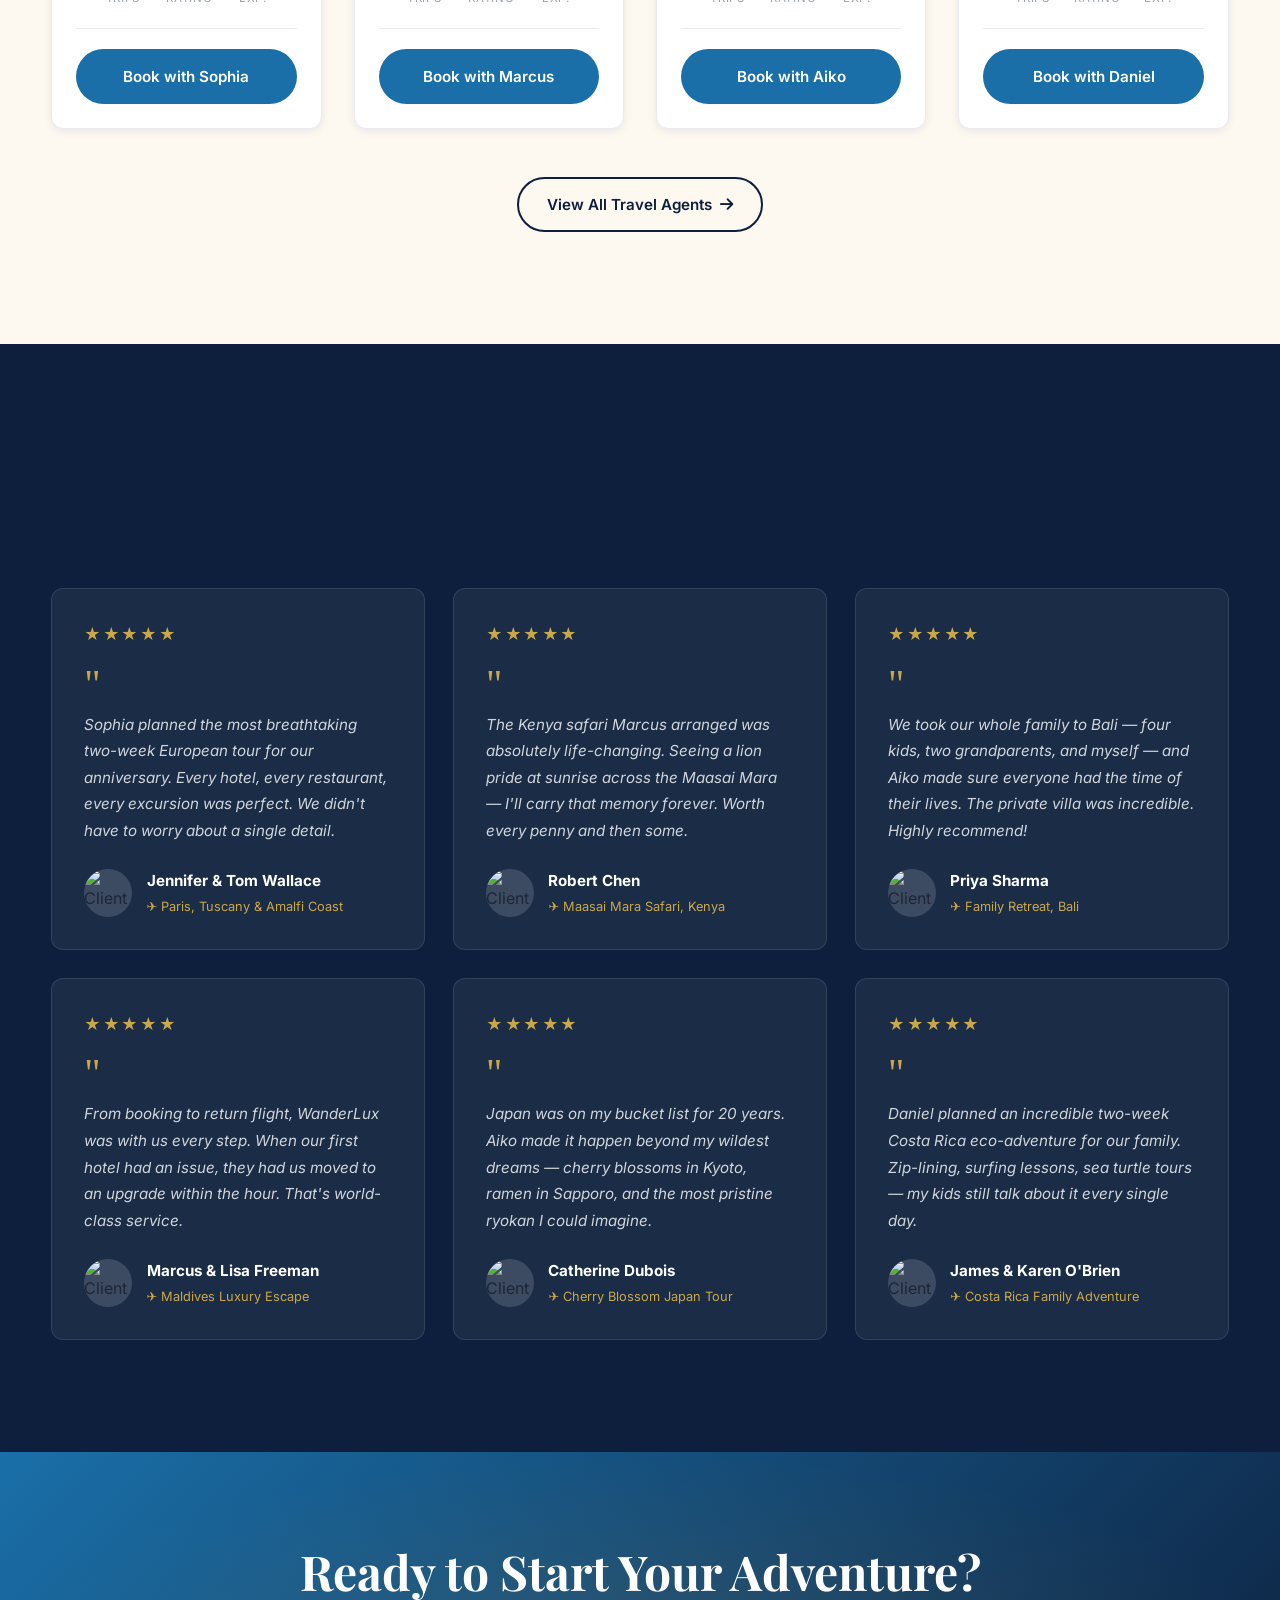
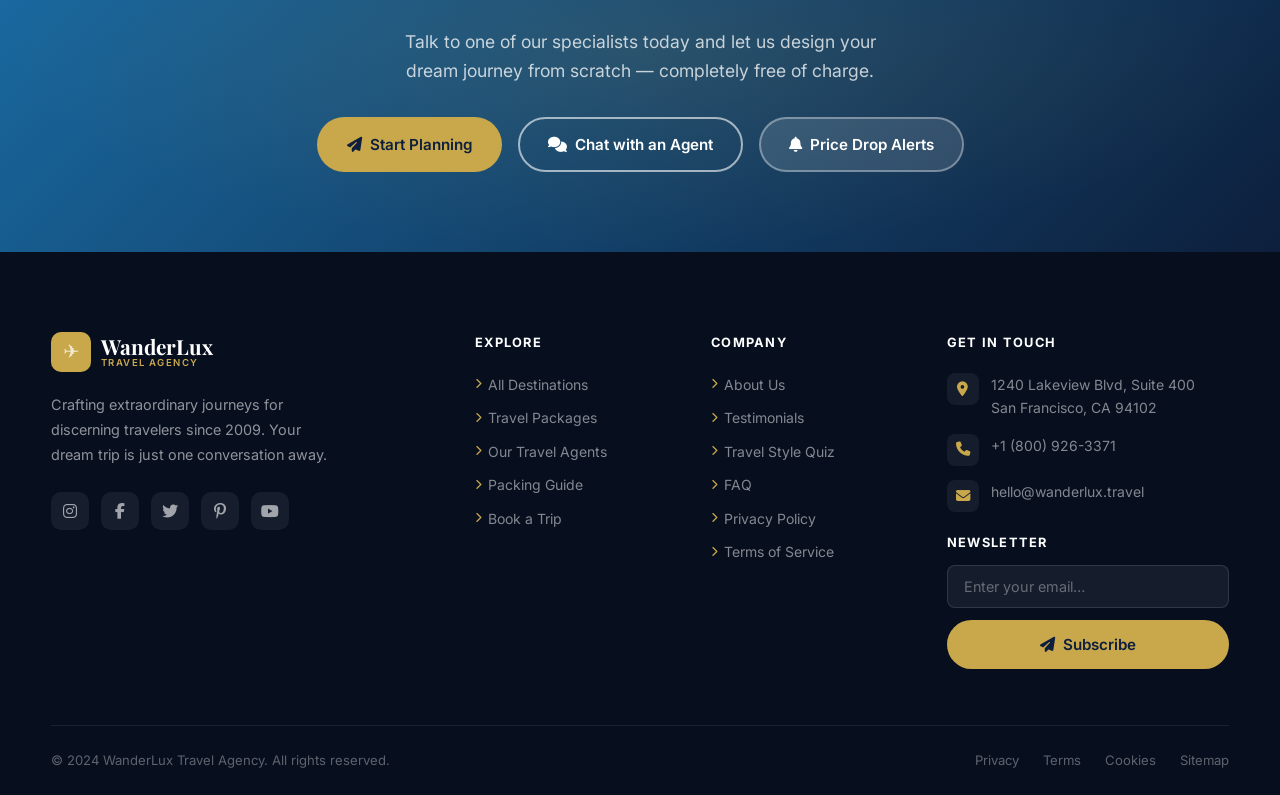
==== commit 3a3881b7: "Made some changes to index.html and styles.css" ====
--- a/index.html
+++ b/index.html
@@ -54,6 +54,9 @@
   ══════════════════════════════════════════════════════ -->
   <section id="hero">
     <div class="hero-bg"></div>
+    <div class="hero-shape hero-shape-1"></div>
+    <div class="hero-shape hero-shape-2"></div>
+    <div class="hero-shape hero-shape-3"></div>
     <div class="container">
       <div class="hero-content">
         <div class="hero-badge">
--- a/styles.css
+++ b/styles.css
@@ -149,12 +149,18 @@
 /* ── Navigation ─────────────────────────────────────────────── */
 #navbar {
   position: fixed;
-  top: 0;
+  top: 36px;           /* sits below trust bar by default */
   left: 0;
   right: 0;
   z-index: 1000;
   padding: 1.1rem 0;
-  transition: var(--transition);
+  transition: top .4s cubic-bezier(.4,0,.2,1), padding .3s ease,
+              background .3s ease, box-shadow .3s ease;
+}
+
+/* When trust bar has slid away, navbar snaps to top */
+#navbar.trust-hidden {
+  top: 0;
 }
 
 #navbar.transparent {
@@ -305,7 +311,7 @@
 .hero-content {
   position: relative;
   z-index: 2;
-  padding: 7rem 0 5rem;
+  padding: 8.5rem 0 5rem;   /* 7rem + 36px trust bar */
   max-width: 720px;
 }
 
@@ -1814,9 +1820,24 @@
 
 /* ── Trust / Accreditation Bar ──────────────────────────────── */
 .trust-bar {
-  background: var(--navy);
+  position: fixed;
+  top: 0;
+  left: 0;
+  right: 0;
+  z-index: 1001;               /* above navbar */
+  height: 36px;
+  background: #070e1d;         /* slightly darker than navy for contrast */
   border-bottom: 1px solid rgba(255,255,255,.06);
-  padding: .6rem 0;
+  padding: 0;
+  display: flex;
+  align-items: center;
+  transform: translateY(0);
+  transition: transform .4s cubic-bezier(.4,0,.2,1);
+}
+
+.trust-bar.hidden {
+  transform: translateY(-100%);
+  pointer-events: none;
 }
 
 .trust-bar-inner {
@@ -2435,3 +2456,339 @@
 @media (max-width: 480px) {
   #chatWidget { bottom: 1rem; right: 1rem; }
 }
+
+/* ============================================================
+   PREMIUM INTERACTION EFFECTS
+   ============================================================ */
+
+/* ── Scroll-progress bar ─────────────────────────────────────── */
+#scrollProgress {
+  position: fixed;
+  top: 0;
+  left: 0;
+  height: 3px;
+  background: linear-gradient(90deg, var(--gold), var(--ocean), var(--gold));
+  background-size: 200% 100%;
+  z-index: 9999;
+  width: 0%;
+  transition: width .1s linear;
+  animation: shimmerProgress 3s linear infinite;
+}
+
+@keyframes shimmerProgress {
+  0%   { background-position: 200% 0; }
+  100% { background-position: -200% 0; }
+}
+
+/* ── Cursor spotlight ────────────────────────────────────────── */
+#cursorSpotlight {
+  position: fixed;
+  pointer-events: none;
+  z-index: 9990;
+  width: 400px;
+  height: 400px;
+  border-radius: 50%;
+  background: radial-gradient(circle, rgba(201,168,76,.06) 0%, transparent 70%);
+  transform: translate(-50%, -50%);
+  transition: opacity .4s ease;
+  opacity: 0;
+}
+
+body:not(.touch-device) #cursorSpotlight { opacity: 1; }
+
+/* ── Custom cursor (desktop only) ───────────────────────────── */
+@media (hover: hover) and (pointer: fine) {
+  body { cursor: none; }
+  a, button, [role="button"], select, input, textarea, label { cursor: none; }
+}
+
+#customCursor {
+  position: fixed;
+  pointer-events: none;
+  z-index: 99999;
+  mix-blend-mode: normal;
+  transition: opacity .3s ease;
+}
+
+.cursor-dot {
+  width: 8px;
+  height: 8px;
+  background: var(--gold);
+  border-radius: 50%;
+  position: absolute;
+  top: -4px;
+  left: -4px;
+  transition: transform .15s ease, width .25s ease, height .25s ease,
+              background .25s ease, top .25s ease, left .25s ease;
+}
+
+.cursor-ring {
+  width: 36px;
+  height: 36px;
+  border: 1.5px solid rgba(201,168,76,.5);
+  border-radius: 50%;
+  position: absolute;
+  top: -18px;
+  left: -18px;
+  transition: transform .08s ease, width .25s ease, height .25s ease,
+              top .25s ease, left .25s ease, border-color .25s ease,
+              background .25s ease;
+}
+
+/* Cursor hover states */
+body.cursor-hover .cursor-dot {
+  width: 12px;
+  height: 12px;
+  top: -6px;
+  left: -6px;
+  background: var(--gold);
+}
+
+body.cursor-hover .cursor-ring {
+  width: 52px;
+  height: 52px;
+  top: -26px;
+  left: -26px;
+  border-color: rgba(201,168,76,.7);
+  background: rgba(201,168,76,.05);
+}
+
+body.cursor-click .cursor-dot {
+  transform: scale(2);
+  background: var(--gold-light);
+}
+
+body.cursor-click .cursor-ring {
+  transform: scale(0.7);
+  border-color: var(--gold);
+}
+
+/* ── Button ripple ───────────────────────────────────────────── */
+.btn {
+  overflow: hidden;
+  position: relative;
+}
+
+.ripple {
+  position: absolute;
+  border-radius: 50%;
+  background: rgba(255,255,255,.35);
+  transform: scale(0);
+  animation: rippleOut .6s linear;
+  pointer-events: none;
+}
+
+@keyframes rippleOut {
+  to { transform: scale(4); opacity: 0; }
+}
+
+/* ── 3-D card tilt ───────────────────────────────────────────── */
+.tilt-card {
+  transform-style: preserve-3d;
+  transform: perspective(1000px) rotateX(0deg) rotateY(0deg);
+  will-change: transform;
+}
+
+.tilt-card .tilt-shine {
+  position: absolute;
+  inset: 0;
+  border-radius: inherit;
+  background: radial-gradient(circle at 50% 50%, rgba(255,255,255,.18) 0%, transparent 60%);
+  opacity: 0;
+  transition: opacity .3s ease;
+  pointer-events: none;
+  z-index: 10;
+}
+
+.tilt-card:hover .tilt-shine { opacity: 1; }
+
+/* ── Magnetic button wrapper ─────────────────────────────────── */
+.magnetic-wrapper {
+  display: inline-block;
+  position: relative;
+}
+
+/* ── Page transition overlay ─────────────────────────────────── */
+#pageTransition {
+  position: fixed;
+  inset: 0;
+  background: var(--navy);
+  z-index: 99998;
+  pointer-events: none;
+  opacity: 0;
+  transition: opacity .35s ease;
+}
+
+#pageTransition.fade-out {
+  opacity: 1;
+}
+
+/* ── Stagger animation classes ───────────────────────────────── */
+.stagger-child {
+  opacity: 0;
+  transform: translateY(24px);
+  transition: opacity .55s ease, transform .55s ease;
+}
+
+.stagger-child.in-view {
+  opacity: 1;
+  transform: translateY(0);
+}
+
+/* ── Image lazy-load blur-up ─────────────────────────────────── */
+img.lazy-blur {
+  filter: blur(8px);
+  transition: filter .6s ease;
+}
+
+img.lazy-blur.loaded {
+  filter: blur(0);
+}
+
+/* ── Hover glow on cards ─────────────────────────────────────── */
+.dest-card::after,
+.pkg-card::after {
+  content: '';
+  position: absolute;
+  inset: 0;
+  border-radius: inherit;
+  box-shadow: inset 0 0 0 0 rgba(201,168,76,0);
+  transition: box-shadow .4s ease;
+  pointer-events: none;
+}
+
+.dest-card:hover::after,
+.pkg-card:hover::after {
+  box-shadow: inset 0 0 0 2px rgba(201,168,76,.35);
+}
+
+/* ── Animated gradient on section labels ─────────────────────── */
+.section-label {
+  background: linear-gradient(90deg, var(--gold), var(--gold-light), var(--gold));
+  background-size: 200% auto;
+  -webkit-background-clip: text;
+  -webkit-text-fill-color: transparent;
+  background-clip: text;
+  animation: textShimmer 3s linear infinite;
+}
+
+@keyframes textShimmer {
+  0%   { background-position: 0% center; }
+  100% { background-position: 200% center; }
+}
+
+/* ── Hover lift enhancement ──────────────────────────────────── */
+.dest-card,
+.pkg-card,
+.agent-card,
+.testi-card {
+  transition: transform .35s cubic-bezier(.34,1.56,.64,1),
+              box-shadow .35s ease;
+}
+
+/* ── Number counter ──────────────────────────────────────────── */
+.counter-num {
+  display: inline-block;
+  transition: none;
+}
+
+/* ── Floating parallax shapes (hero decoration) ──────────────── */
+.hero-shape {
+  position: absolute;
+  border-radius: 50%;
+  pointer-events: none;
+  will-change: transform;
+}
+
+.hero-shape-1 {
+  width: 300px;
+  height: 300px;
+  background: rgba(201,168,76,.04);
+  top: 15%;
+  right: 8%;
+  animation: floatShape 8s ease-in-out infinite;
+}
+
+.hero-shape-2 {
+  width: 180px;
+  height: 180px;
+  background: rgba(26,111,168,.06);
+  bottom: 20%;
+  right: 22%;
+  animation: floatShape 6s ease-in-out infinite reverse;
+}
+
+.hero-shape-3 {
+  width: 100px;
+  height: 100px;
+  background: rgba(201,168,76,.07);
+  top: 40%;
+  right: 35%;
+  animation: floatShape 10s ease-in-out infinite;
+}
+
+@keyframes floatShape {
+  0%, 100% { transform: translateY(0) rotate(0deg); }
+  33%       { transform: translateY(-20px) rotate(5deg); }
+  66%       { transform: translateY(10px) rotate(-3deg); }
+}
+
+/* ── Hero text entrance ──────────────────────────────────────── */
+.hero-badge    { animation: heroFadeUp .7s .2s both ease; }
+.hero-title    { animation: heroFadeUp .7s .4s both ease; }
+.hero-sub      { animation: heroFadeUp .7s .6s both ease; }
+.hero-actions  { animation: heroFadeUp .7s .75s both ease; }
+.hero-stats    { animation: heroFadeUp .7s .9s both ease; }
+
+@keyframes heroFadeUp {
+  from { opacity: 0; transform: translateY(28px); }
+  to   { opacity: 1; transform: translateY(0); }
+}
+
+/* ── Smooth underline nav links ──────────────────────────────── */
+.nav-links a::after {
+  height: 2px;
+  background: linear-gradient(90deg, var(--gold), var(--gold-light));
+  border-radius: 2px;
+}
+
+/* ── Agent card cover gradient animate ───────────────────────── */
+.agent-card .agent-cover {
+  background: linear-gradient(135deg, var(--navy), var(--ocean));
+  background-size: 200% 200%;
+  animation: gradientShift 6s ease infinite;
+}
+
+@keyframes gradientShift {
+  0%   { background-position: 0% 50%; }
+  50%  { background-position: 100% 50%; }
+  100% { background-position: 0% 50%; }
+}
+
+/* ── Input focus glow ─────────────────────────────────────────── */
+.form-group input:focus,
+.form-group select:focus,
+.form-group textarea:focus {
+  box-shadow: 0 0 0 3px rgba(26,111,168,.15), 0 0 16px rgba(26,111,168,.1);
+}
+
+/* ── Section entrance slide ──────────────────────────────────── */
+.section-header {
+  opacity: 0;
+  transform: translateY(20px);
+  transition: opacity .6s ease, transform .6s ease;
+}
+
+.section-header.revealed {
+  opacity: 1;
+  transform: translateY(0);
+}
+
+/* ── Smooth scroll thumb ─────────────────────────────────────── */
+::-webkit-scrollbar { width: 8px; }
+::-webkit-scrollbar-track { background: var(--gray-100); }
+::-webkit-scrollbar-thumb {
+  background: linear-gradient(var(--ocean), var(--navy));
+  border-radius: 50px;
+}
+::-webkit-scrollbar-thumb:hover { background: var(--gold); }
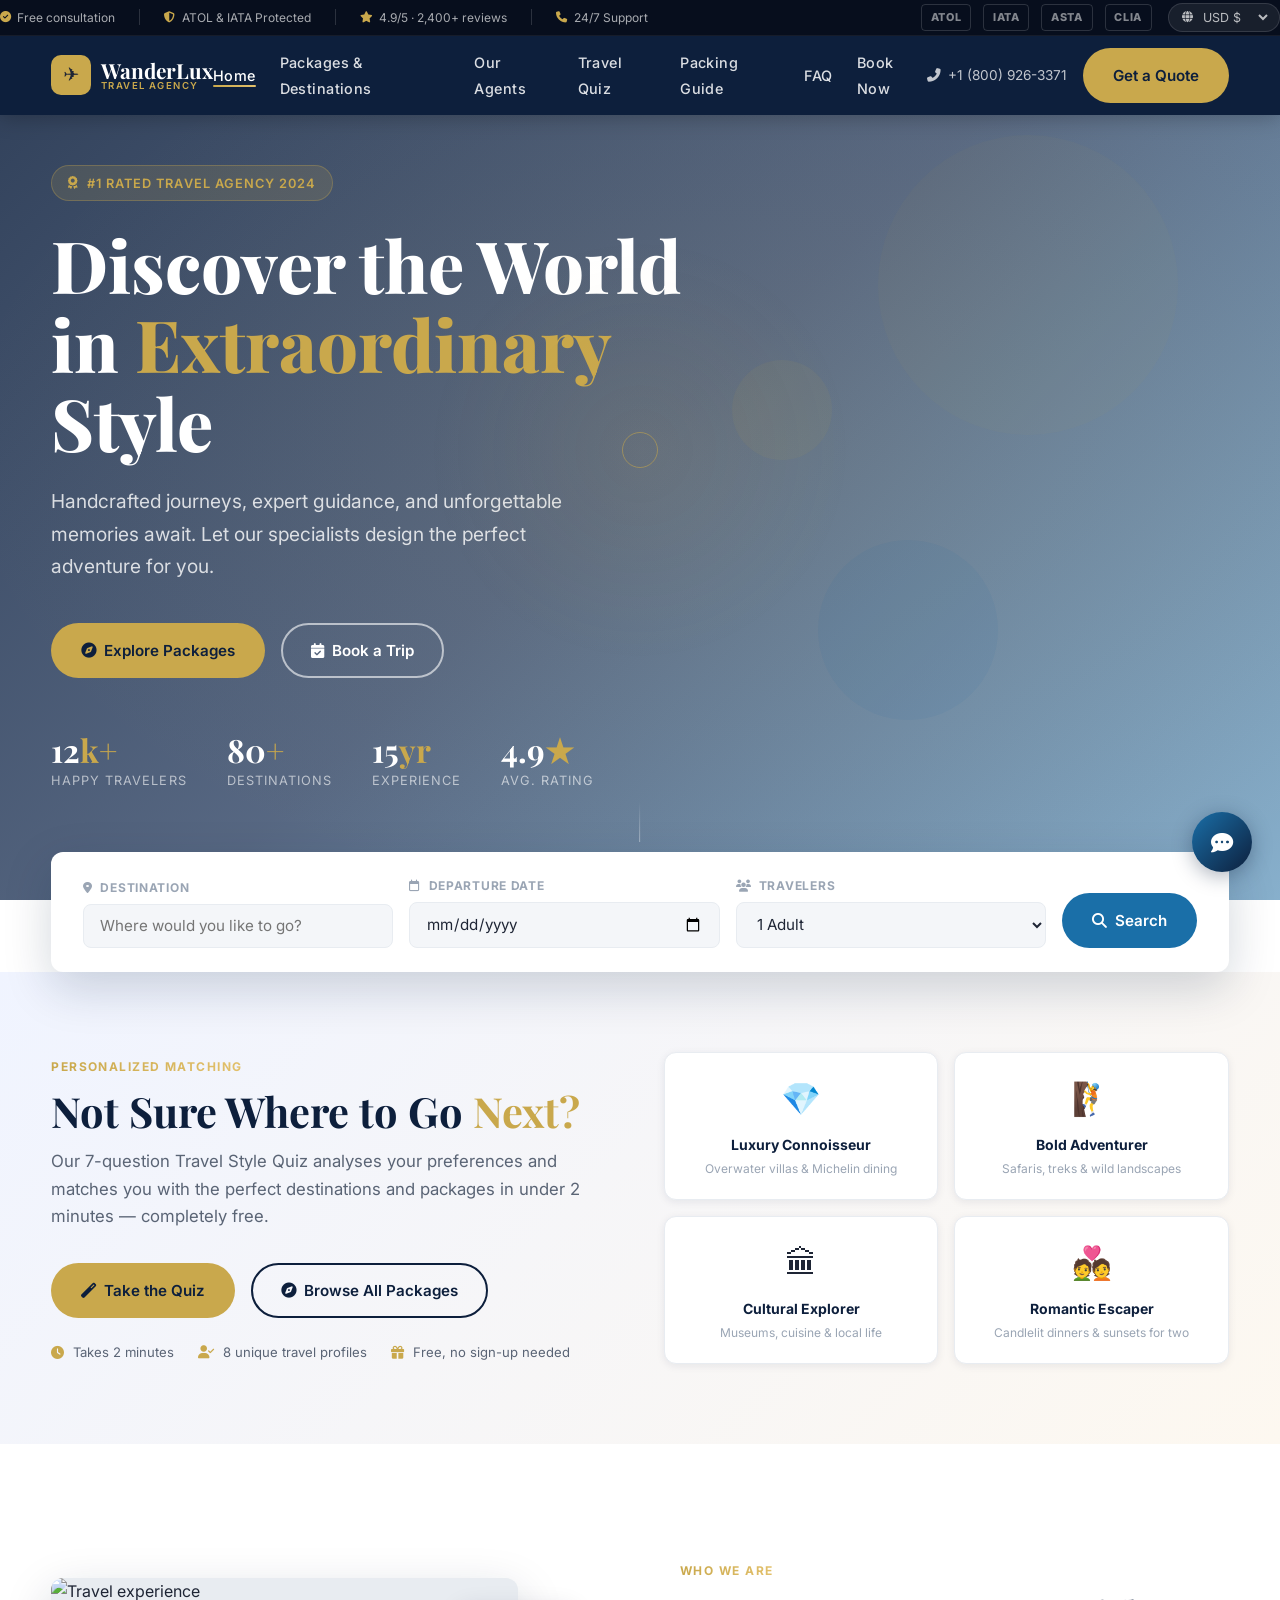
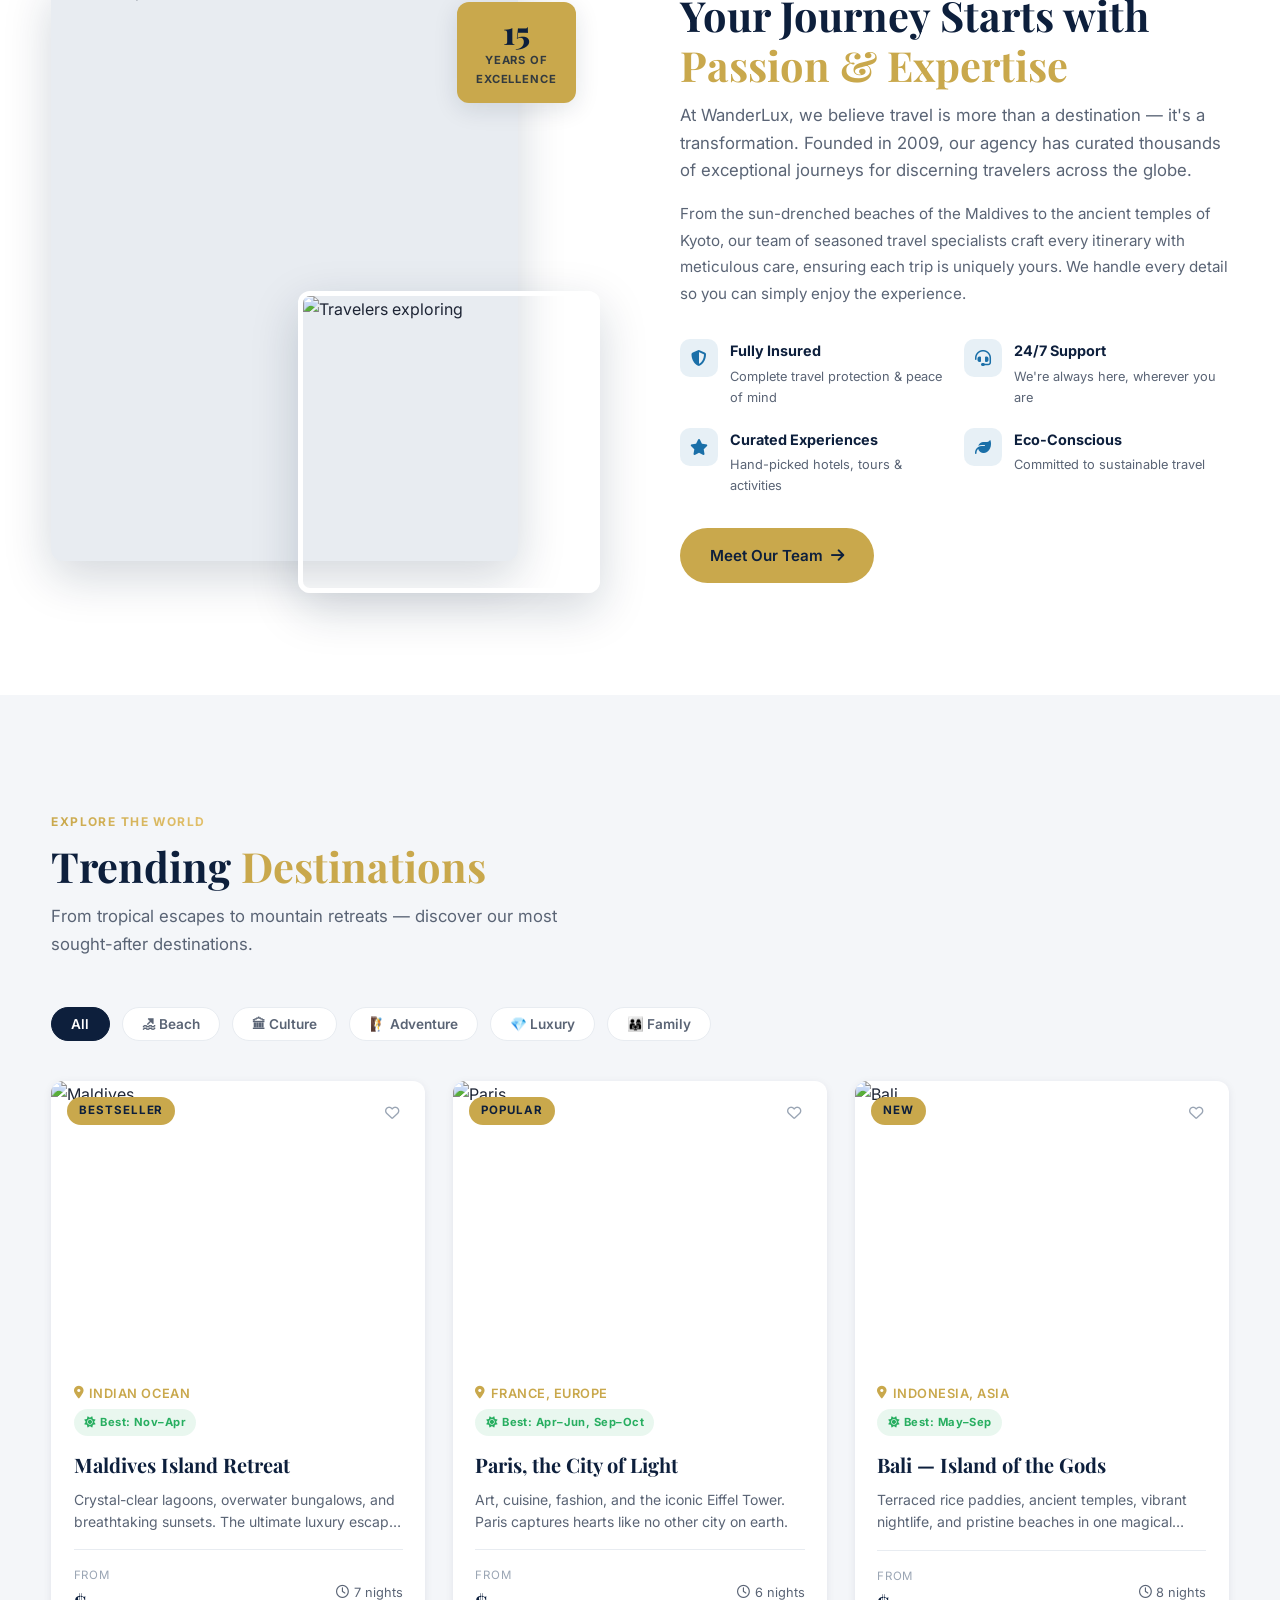
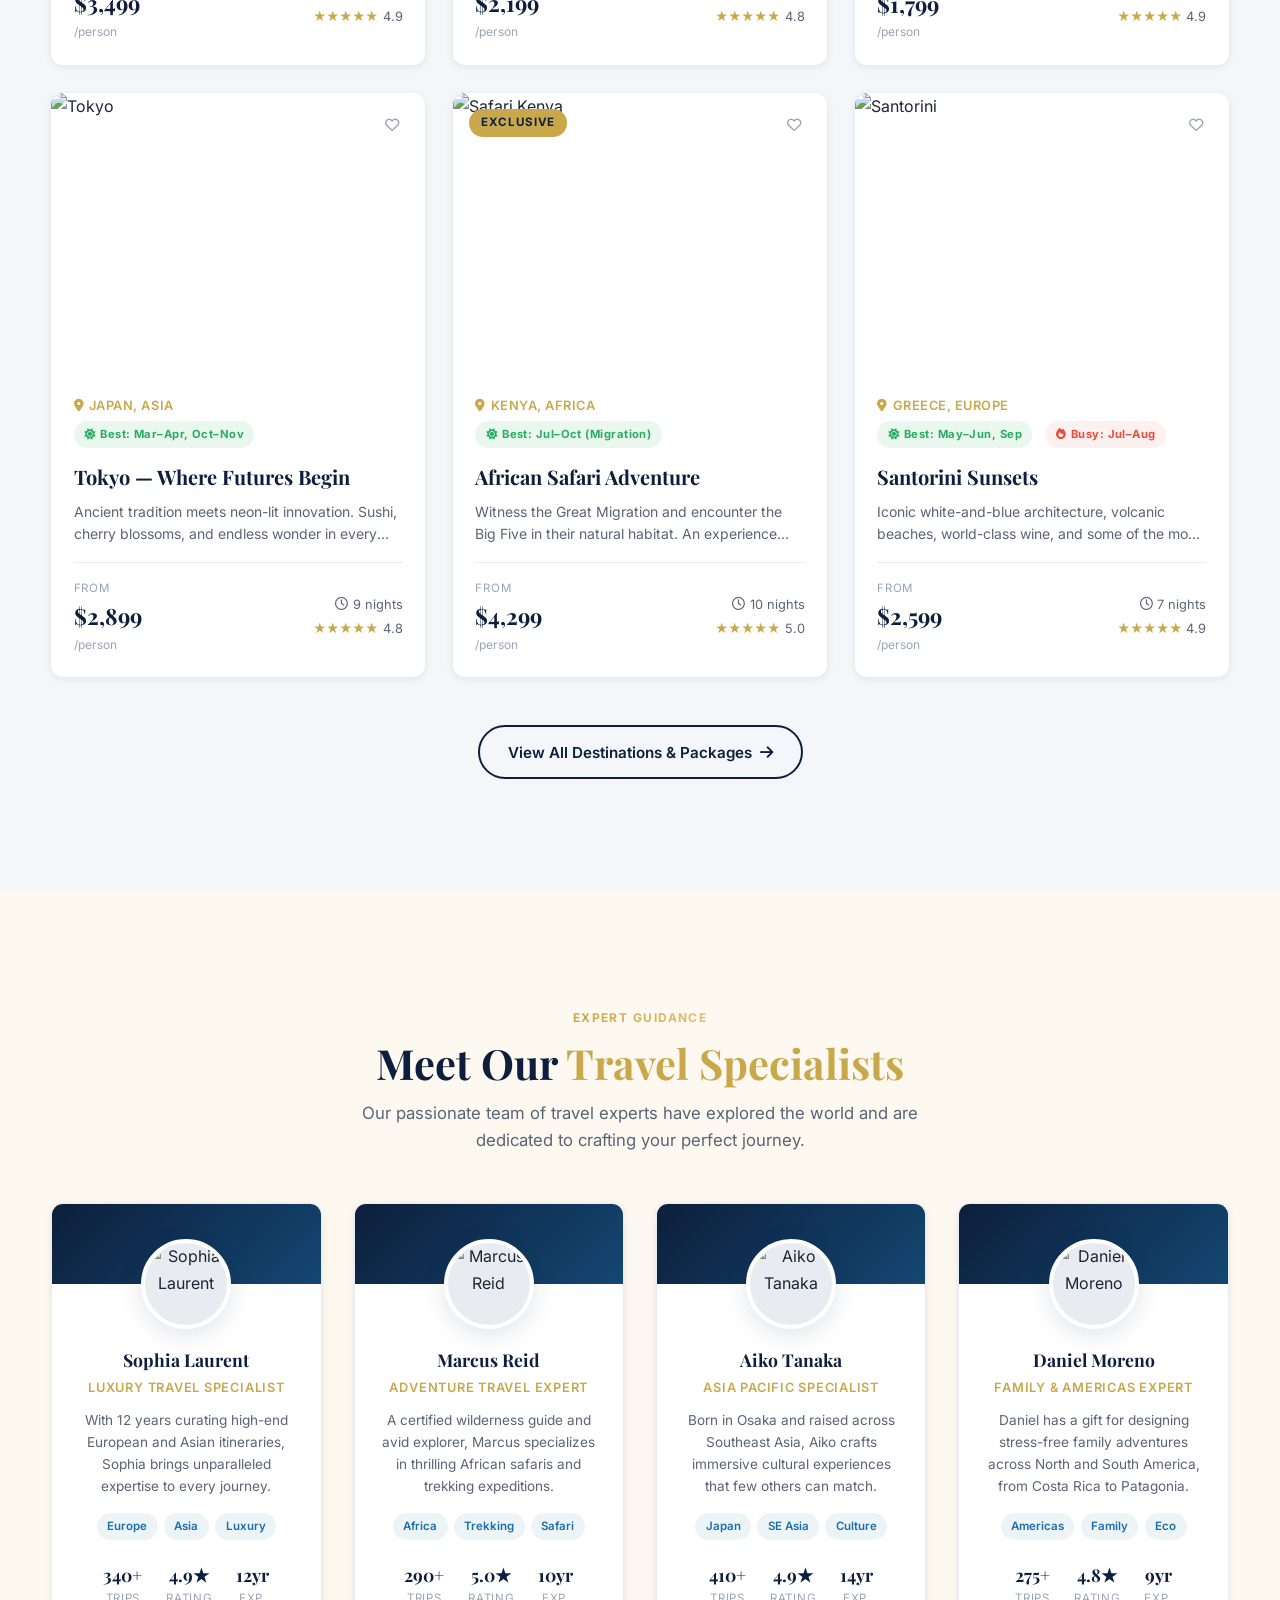
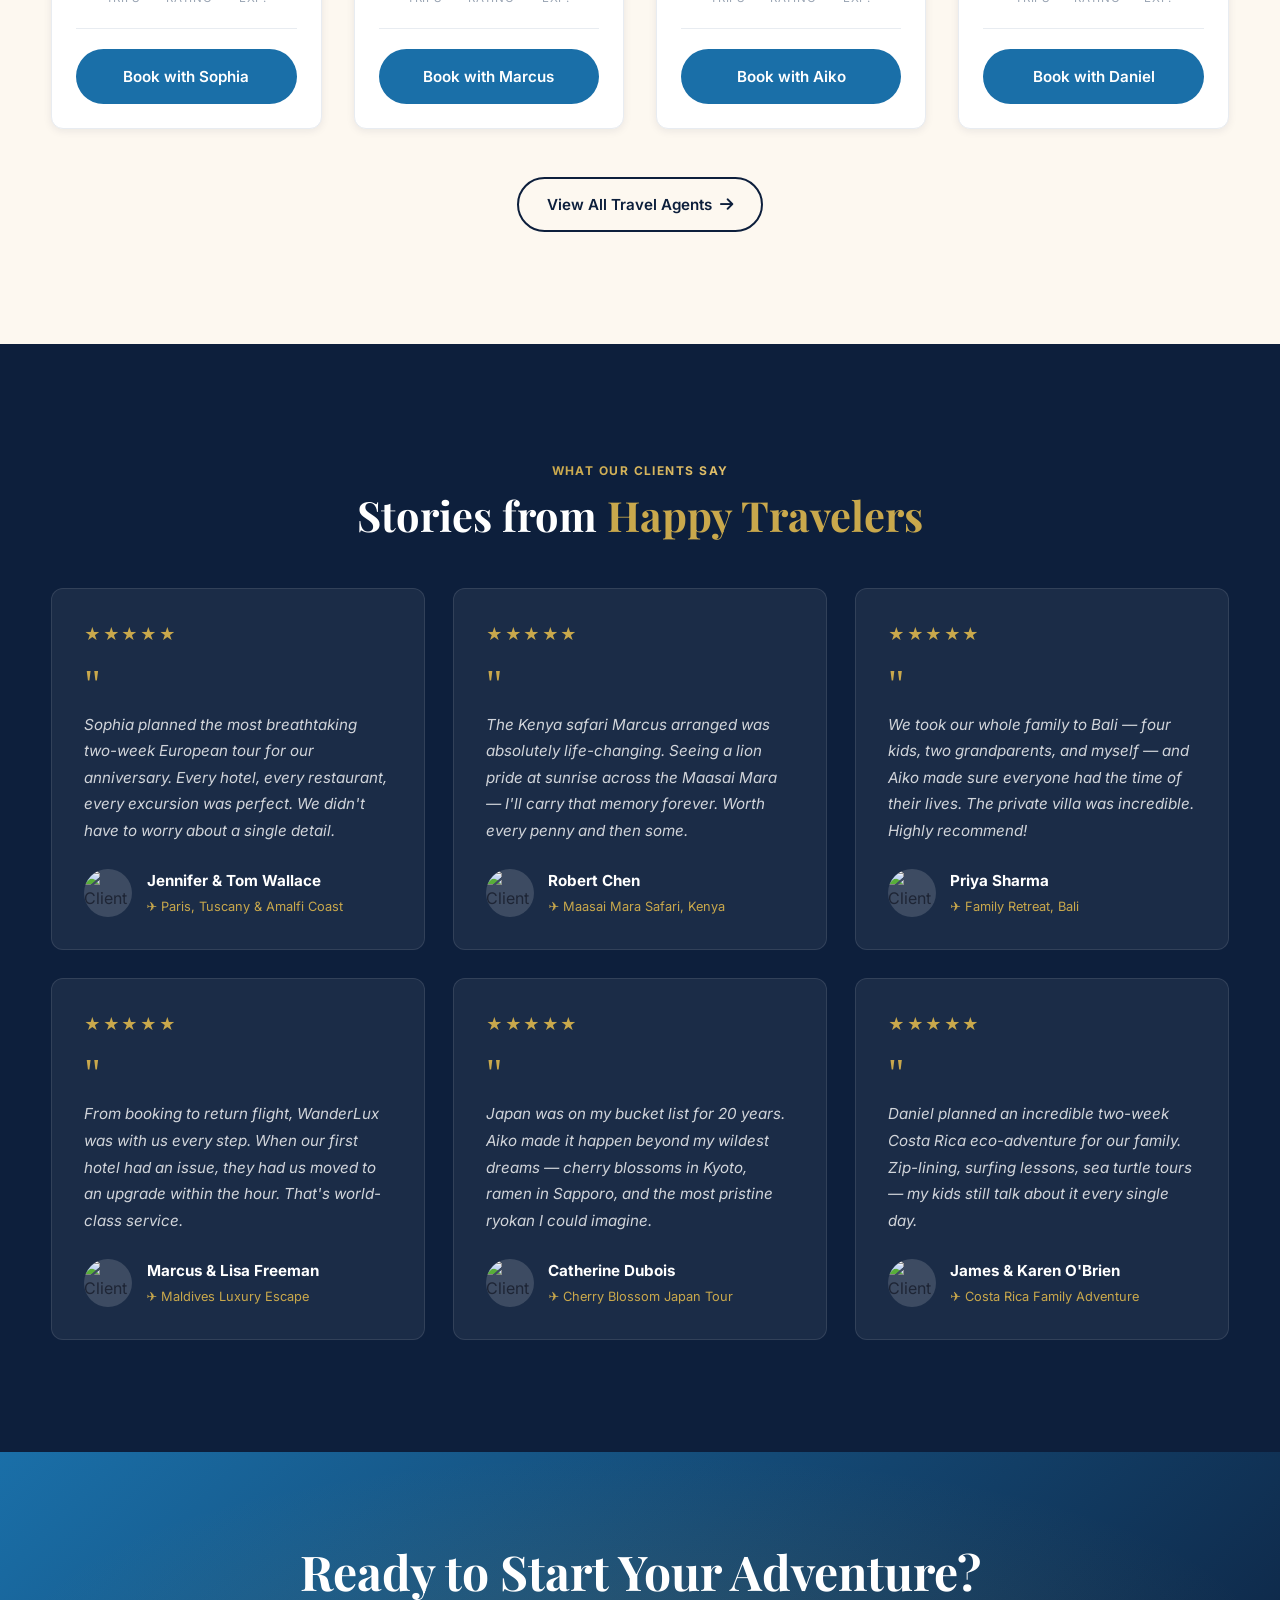
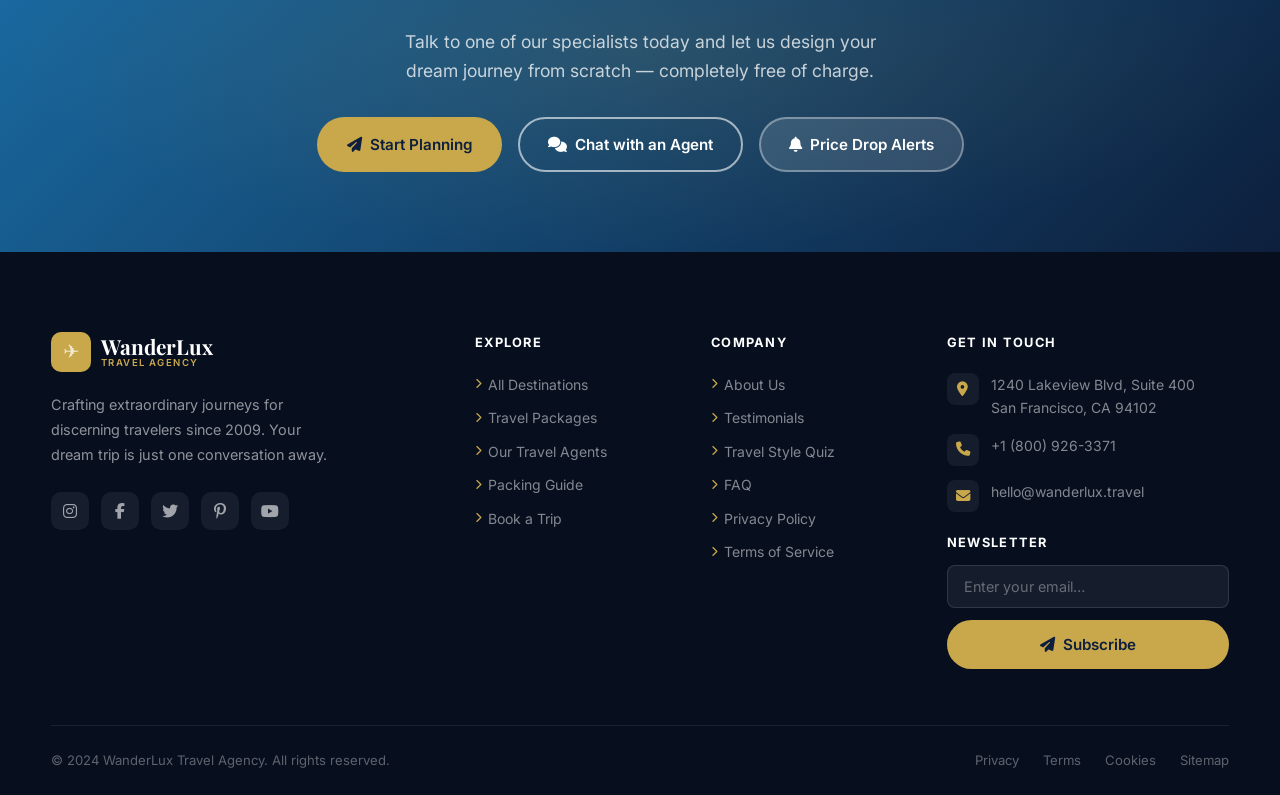
==== commit 663617f6: "Made it look better, fixed some bugs, added AI chat, etc." ====
--- a/index.html
+++ b/index.html
@@ -303,7 +303,7 @@
             <div class="dest-footer">
               <div class="dest-price">
                 <div class="from">From</div>
-                <div class="amount">$3,499</div>
+                <div class="amount" data-usd="3499">$3,499</div>
                 <div class="per">/person</div>
               </div>
               <div class="dest-meta">
@@ -329,7 +329,7 @@
             <div class="dest-footer">
               <div class="dest-price">
                 <div class="from">From</div>
-                <div class="amount">$2,199</div>
+                <div class="amount" data-usd="2199">$2,199</div>
                 <div class="per">/person</div>
               </div>
               <div class="dest-meta">
@@ -355,7 +355,7 @@
             <div class="dest-footer">
               <div class="dest-price">
                 <div class="from">From</div>
-                <div class="amount">$1,799</div>
+                <div class="amount" data-usd="1799">$1,799</div>
                 <div class="per">/person</div>
               </div>
               <div class="dest-meta">
@@ -380,7 +380,7 @@
             <div class="dest-footer">
               <div class="dest-price">
                 <div class="from">From</div>
-                <div class="amount">$2,899</div>
+                <div class="amount" data-usd="2899">$2,899</div>
                 <div class="per">/person</div>
               </div>
               <div class="dest-meta">
@@ -406,7 +406,7 @@
             <div class="dest-footer">
               <div class="dest-price">
                 <div class="from">From</div>
-                <div class="amount">$4,299</div>
+                <div class="amount" data-usd="4299">$4,299</div>
                 <div class="per">/person</div>
               </div>
               <div class="dest-meta">
@@ -431,7 +431,7 @@
             <div class="dest-footer">
               <div class="dest-price">
                 <div class="from">From</div>
-                <div class="amount">$2,599</div>
+                <div class="amount" data-usd="2599">$2,599</div>
                 <div class="per">/person</div>
               </div>
               <div class="dest-meta">
--- a/styles.css
+++ b/styles.css
@@ -176,9 +176,17 @@
 .nav-inner {
   display: flex;
   align-items: center;
-  justify-content: space-between;
-  gap: 2rem;
-}
+  gap: 0;
+}
+
+/* Logo pinned left, never shrinks */
+.nav-logo  { flex-shrink: 0; }
+
+/* Links take all remaining space, centered */
+.nav-links { flex: 1; justify-content: center; }
+
+/* CTA pinned right, never shrinks */
+.nav-cta   { flex-shrink: 0; }
 
 .nav-logo {
   display: flex;
@@ -218,7 +226,7 @@
 .nav-links {
   display: flex;
   align-items: center;
-  gap: 2rem;
+  gap: 1.5rem;
 }
 
 .nav-links a {
@@ -1776,6 +1784,22 @@
   .booking-summary { position: static; }
 }
 
+/* ── Navbar squeeze fix: hide phone, tighten links ────────────── */
+@media (max-width: 980px) {
+  .nav-phone { display: none; }           /* reclaim the most space */
+  .nav-links  { gap: 1.1rem; }
+  .nav-inner  { gap: 1rem; }
+}
+
+/* ── Further squeeze: shrink the Get a Quote button ──────────── */
+@media (max-width: 860px) {
+  .nav-cta .btn-primary {
+    padding: .6rem 1rem;
+    font-size: .82rem;
+  }
+  .nav-links { gap: .85rem; font-size: .85rem; }
+}
+
 @media (max-width: 768px) {
   .nav-links, .nav-cta { display: none; }
   .hamburger { display: flex; }
@@ -1831,6 +1855,7 @@
   padding: 0;
   display: flex;
   align-items: center;
+  overflow: hidden;            /* clamp to exactly 36px — no wrapping bulge */
   transform: translateY(0);
   transition: transform .4s cubic-bezier(.4,0,.2,1);
 }
@@ -1845,14 +1870,17 @@
   align-items: center;
   justify-content: space-between;
   gap: 1rem;
-  flex-wrap: wrap;
+  flex-wrap: nowrap;           /* never wrap inside the bar */
+  min-width: 0;                /* allow flex children to shrink */
 }
 
 .trust-bar-items {
   display: flex;
   align-items: center;
   gap: 1.5rem;
-  flex-wrap: wrap;
+  flex-wrap: nowrap;
+  min-width: 0;
+  overflow: hidden;
 }
 
 .trust-bar-item {
@@ -2050,7 +2078,8 @@
   display: inline-block;
 }
 
-.chat-close {
+.chat-close,
+.chat-key-btn {
   background: rgba(255,255,255,.15);
   border: none;
   color: var(--white);
@@ -2062,8 +2091,10 @@
   cursor: pointer;
   font-size: .75rem;
   transition: background var(--transition);
-}
-.chat-close:hover { background: rgba(255,255,255,.25); }
+  flex-shrink: 0;
+}
+.chat-close:hover,
+.chat-key-btn:hover { background: rgba(255,255,255,.28); }
 
 .chat-messages {
   padding: 1.25rem;
@@ -2189,6 +2220,63 @@
 
 .chat-send:hover { background: var(--ocean-light); }
 
+/* ── Chat: online dot on avatar ─────────────────────────────── */
+.chat-agent-avatar {
+  position: relative;
+}
+.chat-online-dot {
+  position: absolute;
+  bottom: 1px;
+  right: 1px;
+  width: 10px;
+  height: 10px;
+  background: #2ecc71;
+  border-radius: 50%;
+  border: 2px solid var(--navy);
+}
+
+/* ── Chat: typing indicator ─────────────────────────────────── */
+.typing-bubble {
+  display: flex !important;
+  align-items: center;
+  gap: 5px;
+  padding: .65rem 1rem !important;
+  min-width: 58px;
+}
+
+.typing-dot {
+  width: 7px;
+  height: 7px;
+  background: var(--gray-400);
+  border-radius: 50%;
+  animation: typingBounce 1.3s ease-in-out infinite;
+  flex-shrink: 0;
+}
+.typing-dot:nth-child(2) { animation-delay: .18s; }
+.typing-dot:nth-child(3) { animation-delay: .36s; }
+
+@keyframes typingBounce {
+  0%, 60%, 100% { transform: translateY(0);    opacity: .6; }
+  30%           { transform: translateY(-5px); opacity: 1;  }
+}
+
+/* ── Chat: status dot beside agent name ─────────────────────── */
+.status-dot {
+  display: inline-block;
+  width: 7px;
+  height: 7px;
+  background: #2ecc71;
+  border-radius: 50%;
+  margin-right: 2px;
+  vertical-align: middle;
+  animation: pulse-status 2s ease-in-out infinite;
+}
+
+@keyframes pulse-status {
+  0%, 100% { opacity: 1; }
+  50%       { opacity: .4; }
+}
+
 /* ── Price Alert Modal ──────────────────────────────────────── */
 #priceAlertModal {
   position: fixed;
@@ -2445,12 +2533,28 @@
 }
 
 /* ── Media query additions ──────────────────────────────────── */
+@media (max-width: 900px) {
+  /* Hide accreditation badges first */
+  .trust-bar-accreditations { display: none; }
+  .trust-bar-items { gap: 1rem; }
+}
+
 @media (max-width: 768px) {
-  .trust-bar-accreditations { display: none; }
-  .trust-bar-items { gap: .85rem; }
+  .trust-bar-items { gap: .7rem; }
+  /* Hide middle two items — keep "Free consultation" + "24/7 Support" */
+  .trust-bar-item:nth-child(3),
+  .trust-bar-item:nth-child(4),
+  .trust-bar-divider:nth-child(2),
+  .trust-bar-divider:nth-child(3) { display: none; }
   .quiz-cta-inner { grid-template-columns: 1fr; }
   .quiz-cta-visual { display: none; }
   #chatPanel { width: calc(100vw - 3.5rem); right: 0; }
+}
+
+@media (max-width: 520px) {
+  /* Only currency switcher remains — hide all text items */
+  .trust-bar-items { display: none; }
+  .trust-bar-inner { justify-content: flex-end; }
 }
 
 @media (max-width: 480px) {
@@ -2483,84 +2587,65 @@
 /* ── Cursor spotlight ────────────────────────────────────────── */
 #cursorSpotlight {
   position: fixed;
+  top: 0;
+  left: 0;
   pointer-events: none;
   z-index: 9990;
-  width: 400px;
-  height: 400px;
+  width: 440px;
+  height: 440px;
   border-radius: 50%;
-  background: radial-gradient(circle, rgba(201,168,76,.06) 0%, transparent 70%);
-  transform: translate(-50%, -50%);
+  background: radial-gradient(circle, rgba(201,168,76,.07) 0%, transparent 68%);
+  /* JS drives: translate(mouseX - 220px, mouseY - 220px) */
+  will-change: transform;
   transition: opacity .4s ease;
   opacity: 0;
 }
 
 body:not(.touch-device) #cursorSpotlight { opacity: 1; }
 
-/* ── Custom cursor (desktop only) ───────────────────────────── */
-@media (hover: hover) and (pointer: fine) {
-  body { cursor: none; }
-  a, button, [role="button"], select, input, textarea, label { cursor: none; }
-}
-
+/* ── Custom cursor ring (desktop only) ──────────────────────── */
+/* Native pointer stays visible — this is an additive aura ring  */
 #customCursor {
   position: fixed;
+  top: 0;
+  left: 0;
   pointer-events: none;
   z-index: 99999;
-  mix-blend-mode: normal;
   transition: opacity .3s ease;
 }
 
-.cursor-dot {
-  width: 8px;
-  height: 8px;
-  background: var(--gold);
-  border-radius: 50%;
-  position: absolute;
-  top: -4px;
-  left: -4px;
-  transition: transform .15s ease, width .25s ease, height .25s ease,
-              background .25s ease, top .25s ease, left .25s ease;
-}
+/* Dot is hidden — native cursor fills that role */
+.cursor-dot { display: none; }
 
 .cursor-ring {
   width: 36px;
   height: 36px;
-  border: 1.5px solid rgba(201,168,76,.5);
+  border: 1.5px solid rgba(201,168,76,.55);
   border-radius: 50%;
-  position: absolute;
-  top: -18px;
-  left: -18px;
-  transition: transform .08s ease, width .25s ease, height .25s ease,
-              top .25s ease, left .25s ease, border-color .25s ease,
-              background .25s ease;
-}
-
-/* Cursor hover states */
-body.cursor-hover .cursor-dot {
-  width: 12px;
-  height: 12px;
-  top: -6px;
-  left: -6px;
-  background: var(--gold);
-}
-
+  position: fixed;
+  top: 0;
+  left: 0;
+  /* translate(x - 18px, y - 18px) keeps the ring centred on the cursor */
+  will-change: transform;
+  transition: width .22s ease, height .22s ease,
+              border-color .22s ease, background .22s ease,
+              opacity .22s ease;
+}
+
+/* Hover state — ring grows slightly */
 body.cursor-hover .cursor-ring {
   width: 52px;
   height: 52px;
-  top: -26px;
-  left: -26px;
-  border-color: rgba(201,168,76,.7);
-  background: rgba(201,168,76,.05);
-}
-
-body.cursor-click .cursor-dot {
-  transform: scale(2);
-  background: var(--gold-light);
-}
-
+  border-color: rgba(201,168,76,.75);
+  background: rgba(201,168,76,.06);
+}
+
+/* Click state — ring pulses inward */
 body.cursor-click .cursor-ring {
-  transform: scale(0.7);
+  width: 28px;
+  height: 28px;
   border-color: var(--gold);
+  background: rgba(201,168,76,.12);
 }
 
 /* ── Button ripple ───────────────────────────────────────────── */
@@ -2582,30 +2667,77 @@
   to { transform: scale(4); opacity: 0; }
 }
 
-/* ── 3-D card tilt ───────────────────────────────────────────── */
-.tilt-card {
-  transform-style: preserve-3d;
-  transform: perspective(1000px) rotateX(0deg) rotateY(0deg);
-  will-change: transform;
-}
-
-.tilt-card .tilt-shine {
+/* ── Card hover lift (pure CSS — composited, zero layout cost) ── */
+/* Destination & package cards */
+.dest-card,
+.pkg-card {
+  transition: transform .32s cubic-bezier(.34,1.4,.64,1),
+              box-shadow .32s ease;
+}
+.dest-card:hover,
+.pkg-card:hover {
+  transform: translateY(-7px) scale(1.015);
+  box-shadow: 0 22px 50px rgba(13,31,60,.22);
+}
+
+/* Agent cards */
+.agent-card {
+  transition: transform .32s cubic-bezier(.34,1.4,.64,1),
+              box-shadow .32s ease;
+}
+.agent-card:hover {
+  transform: translateY(-5px);
+  box-shadow: 0 18px 44px rgba(13,31,60,.18);
+}
+
+/* Testimonial cards */
+.testi-card {
+  transition: transform .32s cubic-bezier(.34,1.4,.64,1),
+              box-shadow .32s ease;
+}
+.testi-card:hover {
+  transform: translateY(-4px);
+  box-shadow: 0 16px 40px rgba(13,31,60,.14);
+}
+
+/* Profile mini cards */
+.profile-card-mini {
+  transition: transform .28s cubic-bezier(.34,1.4,.64,1),
+              box-shadow .28s ease, border-color .28s ease;
+}
+.profile-card-mini:hover {
+  transform: translateY(-4px) scale(1.02);
+  border-color: var(--ocean);
+  box-shadow: 0 12px 30px rgba(26,111,168,.15);
+}
+
+/* Subtle diagonal glint on card hover via pseudo-element */
+.dest-card,
+.pkg-card,
+.agent-card {
+  overflow: hidden;
+  position: relative;
+}
+.dest-card::before,
+.pkg-card::before,
+.agent-card::before {
+  content: '';
   position: absolute;
   inset: 0;
   border-radius: inherit;
-  background: radial-gradient(circle at 50% 50%, rgba(255,255,255,.18) 0%, transparent 60%);
+  background: linear-gradient(135deg,
+    rgba(255,255,255,.10) 0%,
+    rgba(255,255,255,.02) 45%,
+    transparent 55%);
   opacity: 0;
   transition: opacity .3s ease;
   pointer-events: none;
-  z-index: 10;
-}
-
-.tilt-card:hover .tilt-shine { opacity: 1; }
-
-/* ── Magnetic button wrapper ─────────────────────────────────── */
-.magnetic-wrapper {
-  display: inline-block;
-  position: relative;
+  z-index: 2;
+}
+.dest-card:hover::before,
+.pkg-card:hover::before,
+.agent-card:hover::before {
+  opacity: 1;
 }
 
 /* ── Page transition overlay ─────────────────────────────────── */
@@ -2677,14 +2809,7 @@
   100% { background-position: 200% center; }
 }
 
-/* ── Hover lift enhancement ──────────────────────────────────── */
-.dest-card,
-.pkg-card,
-.agent-card,
-.testi-card {
-  transition: transform .35s cubic-bezier(.34,1.56,.64,1),
-              box-shadow .35s ease;
-}
+/* Hover lift transitions live in the "Card hover lift" block above */
 
 /* ── Number counter ──────────────────────────────────────────── */
 .counter-num {
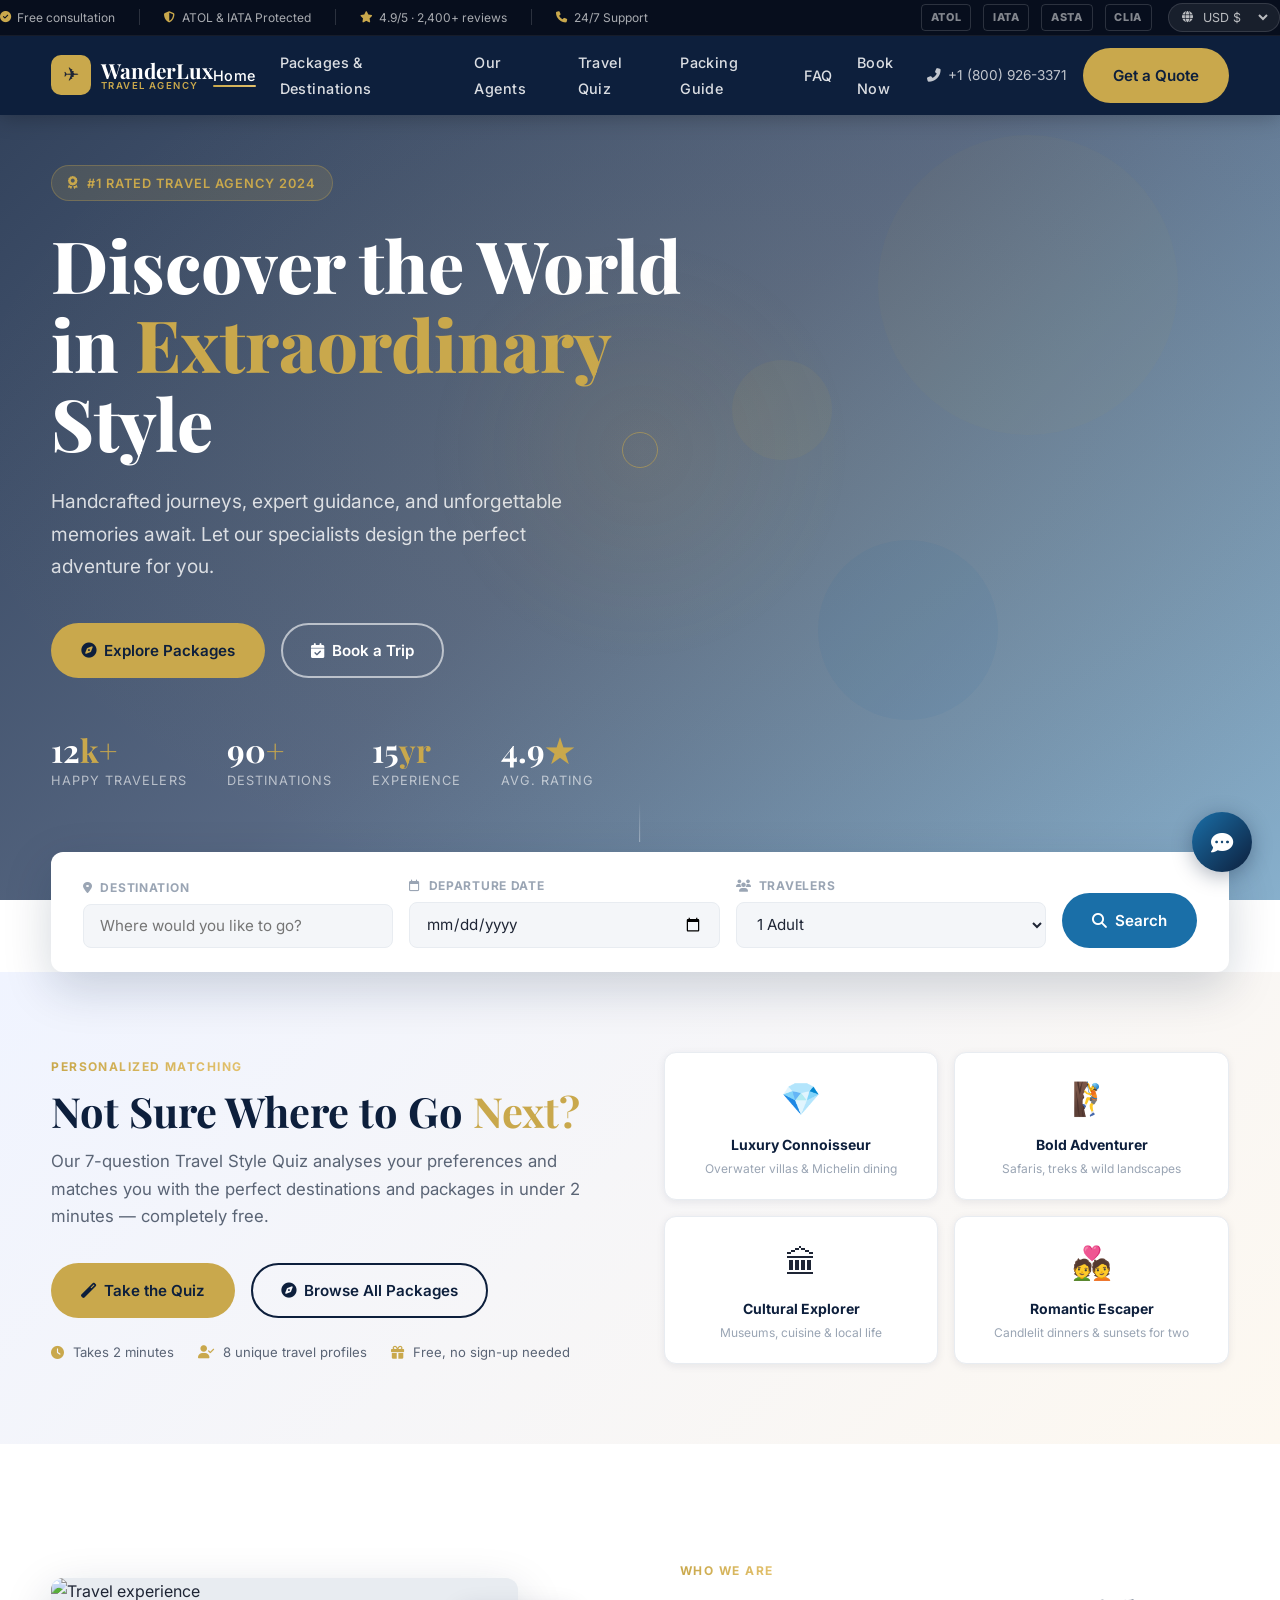
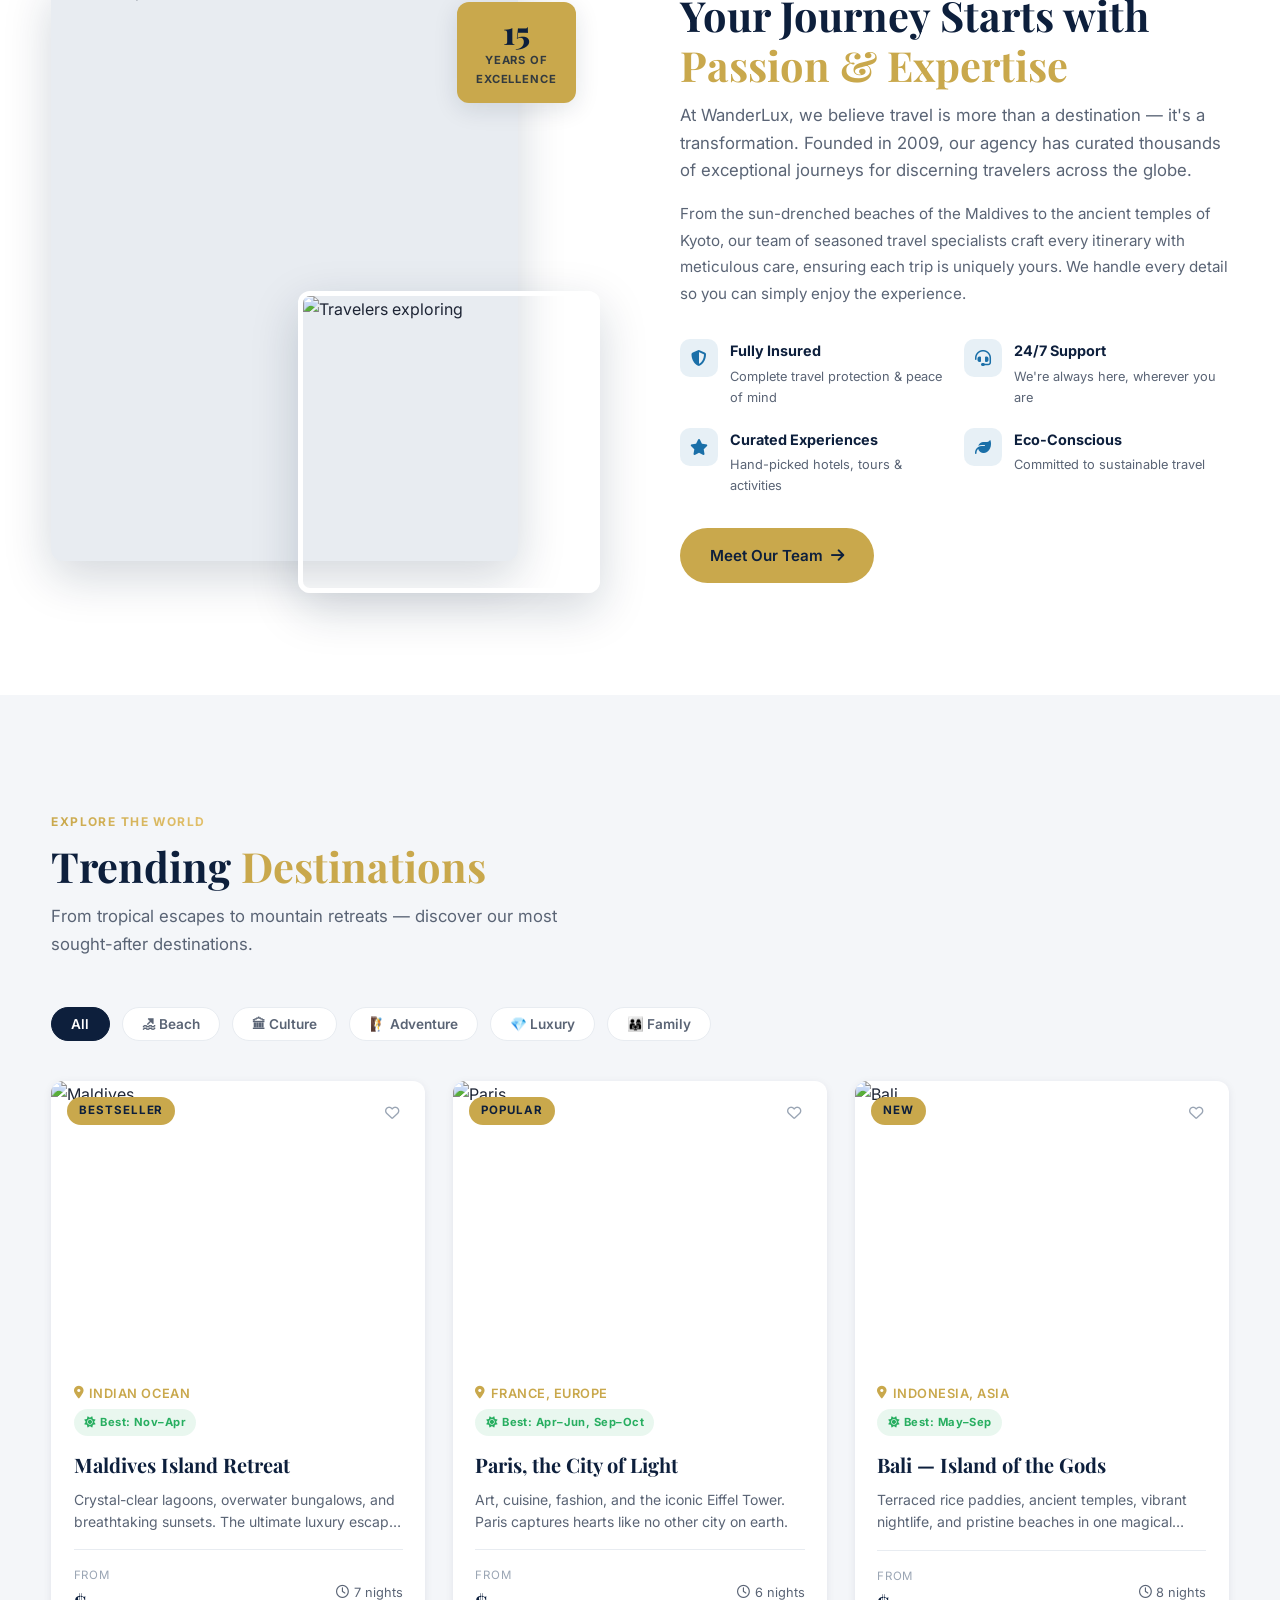
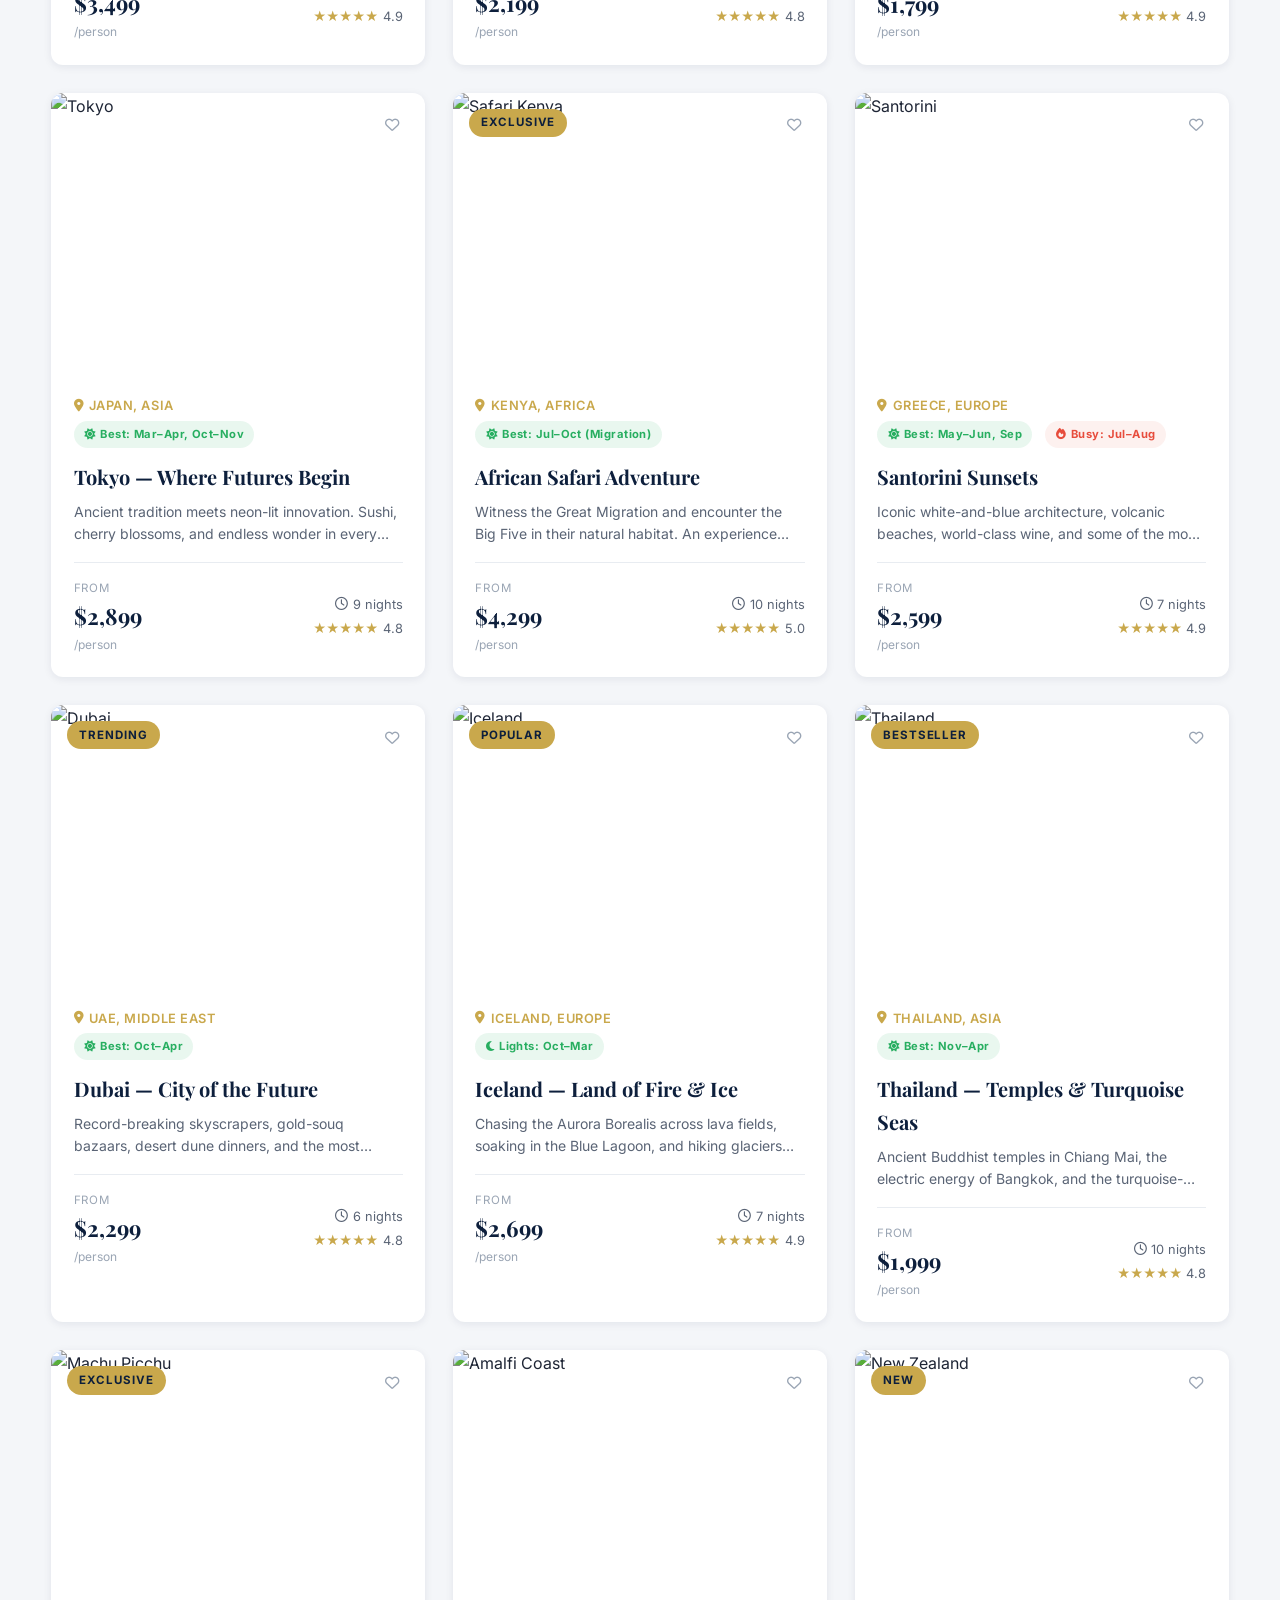
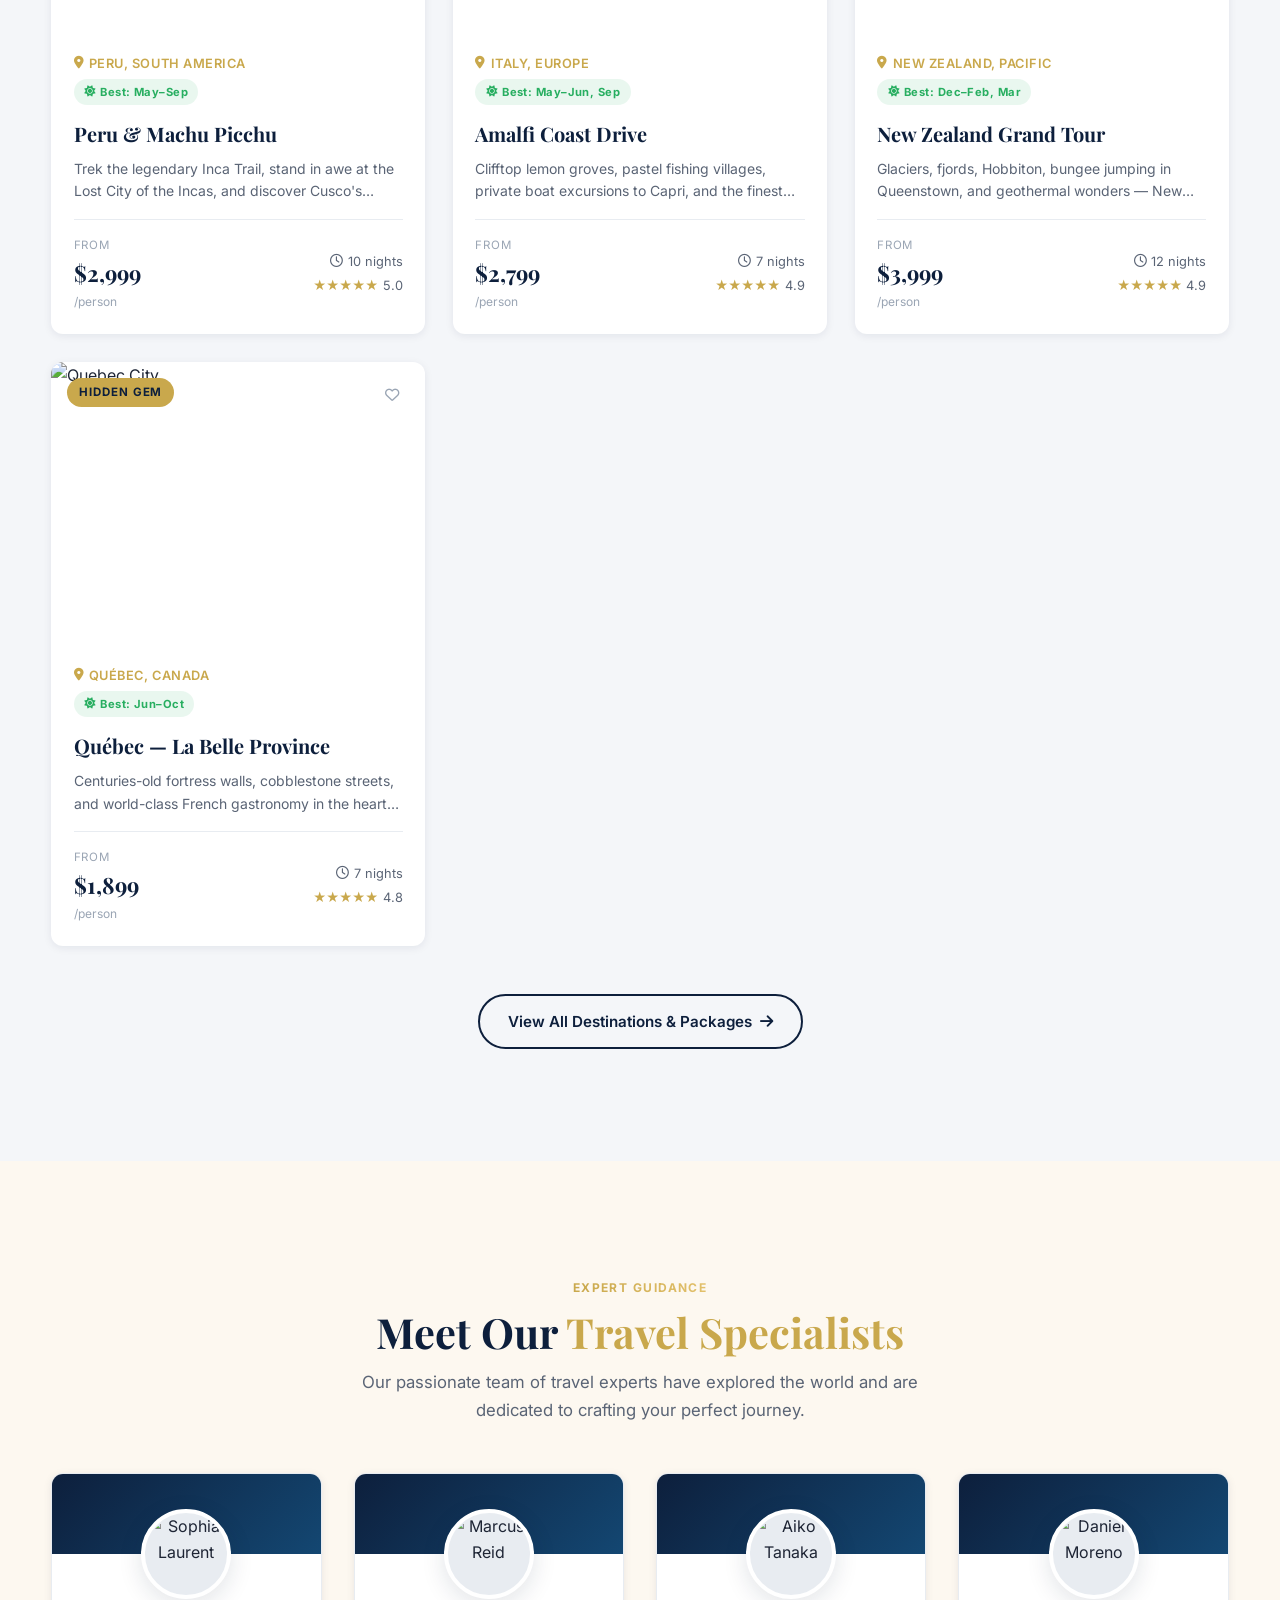
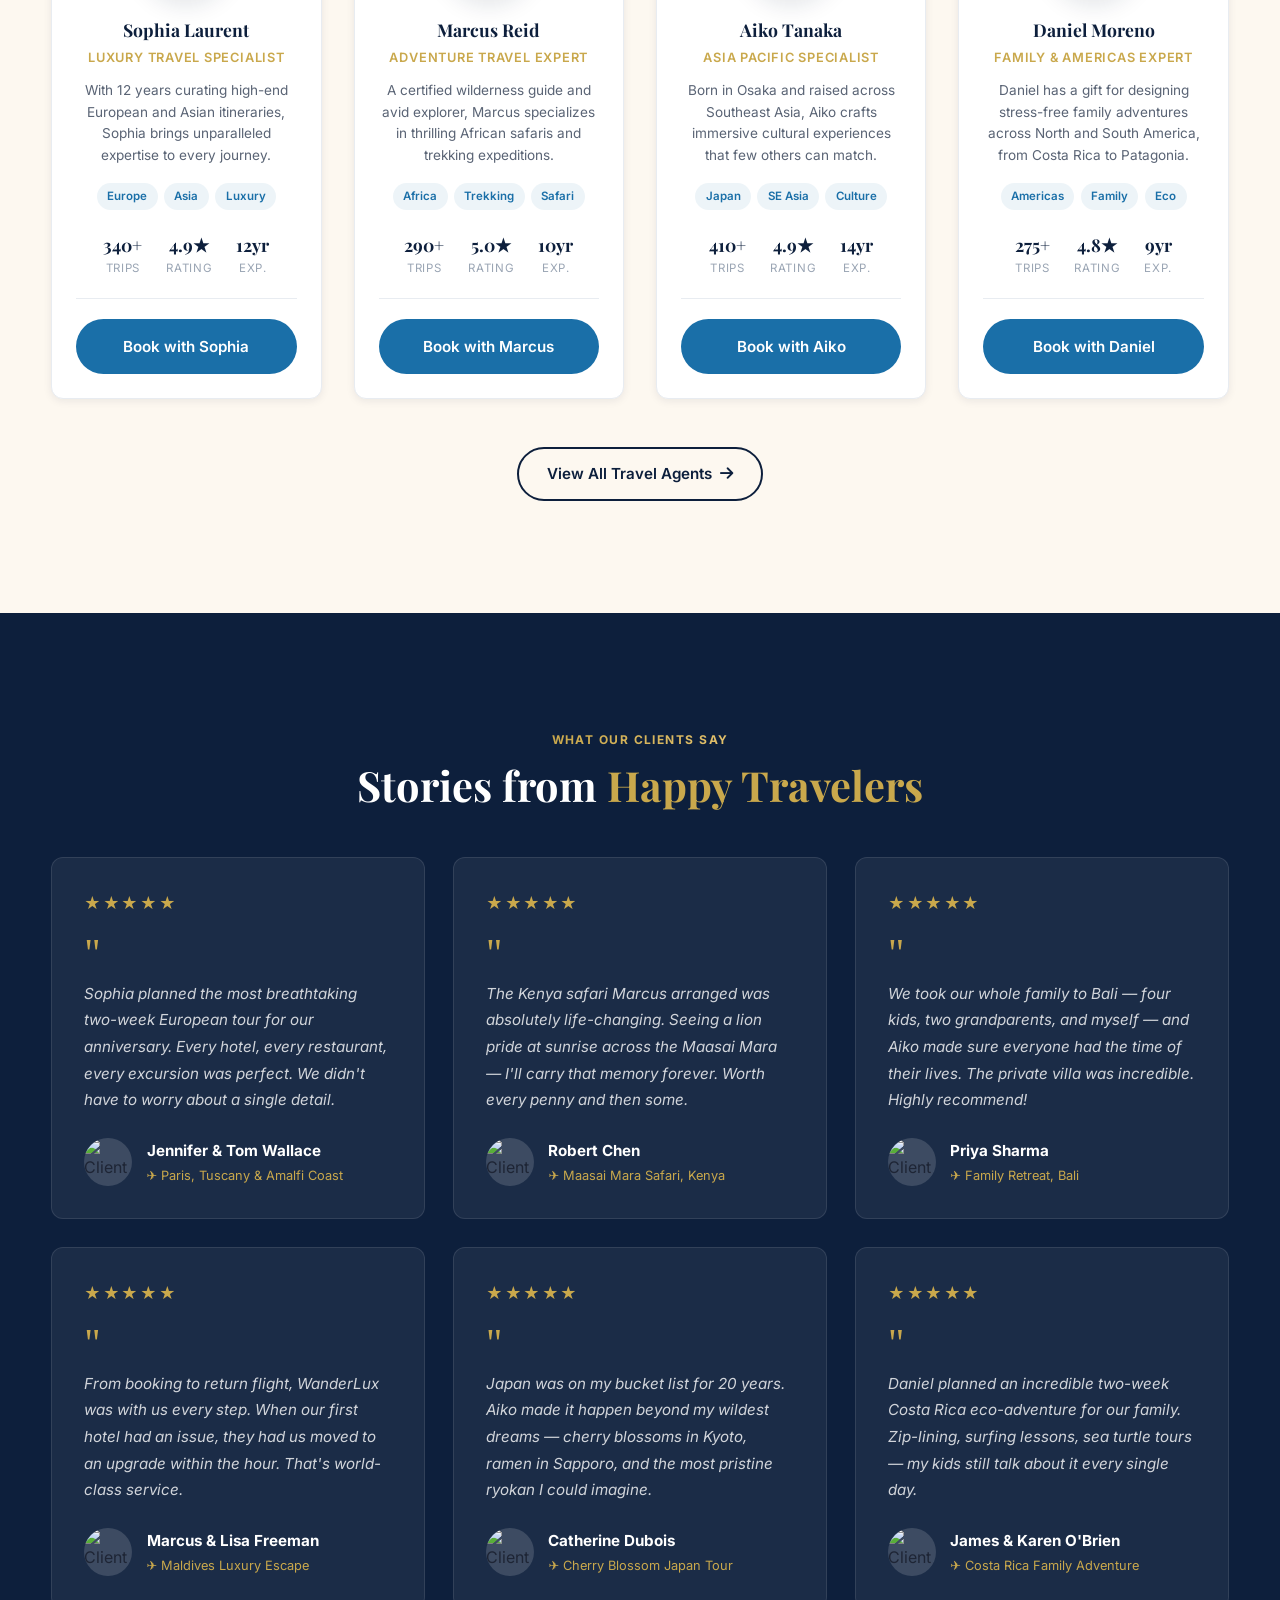
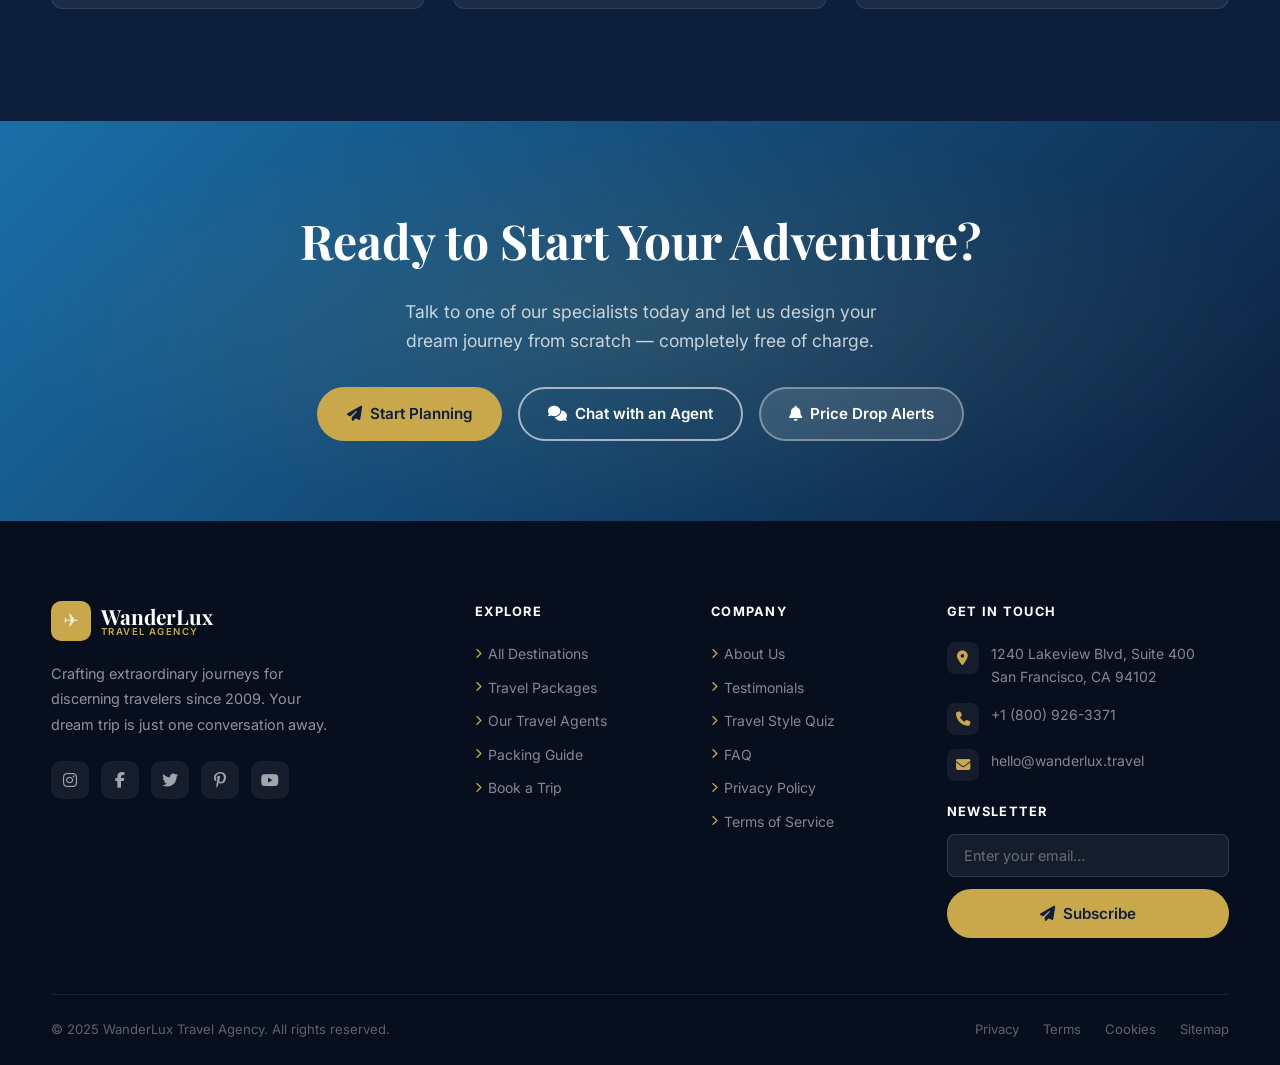
==== commit 5bc23f1a: "Made changes and fixes" ====
--- a/index.html
+++ b/index.html
@@ -85,7 +85,7 @@
             <div class="lbl">Happy Travelers</div>
           </div>
           <div class="hero-stat">
-            <div class="num">80<span>+</span></div>
+            <div class="num">90<span>+</span></div>
             <div class="lbl">Destinations</div>
           </div>
           <div class="hero-stat">
@@ -442,6 +442,187 @@
           </div>
         </div>
 
+        <!-- Card 7 -->
+        <div class="dest-card" data-cat="luxury beach culture">
+          <div class="dest-img">
+            <img src="https://images.unsplash.com/photo-1512453979798-5ea266f8880c?w=600&q=80" alt="Dubai" loading="lazy" />
+            <span class="dest-tag">Trending</span>
+            <button class="dest-wishlist"><i class="far fa-heart"></i></button>
+          </div>
+          <div class="dest-body">
+            <div class="dest-location"><i class="fas fa-map-marker-alt"></i> UAE, Middle East</div>
+            <div class="dest-best-time"><span class="best-time-badge"><i class="fas fa-sun"></i> Best: Oct–Apr</span></div>
+            <h3 class="dest-name">Dubai — City of the Future</h3>
+            <p class="dest-desc">Record-breaking skyscrapers, gold-souq bazaars, desert dune dinners, and the most luxurious hotels on the planet.</p>
+            <div class="dest-footer">
+              <div class="dest-price">
+                <div class="from">From</div>
+                <div class="amount" data-usd="2299">$2,299</div>
+                <div class="per">/person</div>
+              </div>
+              <div class="dest-meta">
+                <span class="dest-duration"><i class="far fa-clock"></i> 6 nights</span>
+                <span class="dest-rating"><span class="stars">★★★★★</span> 4.8</span>
+              </div>
+            </div>
+          </div>
+        </div>
+
+        <!-- Card 8 -->
+        <div class="dest-card" data-cat="adventure">
+          <div class="dest-img">
+            <img src="https://images.unsplash.com/photo-1531168556467-80aace0d0144?w=600&q=80" alt="Iceland" loading="lazy" />
+            <span class="dest-tag">Popular</span>
+            <button class="dest-wishlist"><i class="far fa-heart"></i></button>
+          </div>
+          <div class="dest-body">
+            <div class="dest-location"><i class="fas fa-map-marker-alt"></i> Iceland, Europe</div>
+            <div class="dest-best-time"><span class="best-time-badge"><i class="fas fa-moon"></i> Lights: Oct–Mar</span></div>
+            <h3 class="dest-name">Iceland — Land of Fire & Ice</h3>
+            <p class="dest-desc">Chasing the Aurora Borealis across lava fields, soaking in the Blue Lagoon, and hiking glaciers under the midnight sun.</p>
+            <div class="dest-footer">
+              <div class="dest-price">
+                <div class="from">From</div>
+                <div class="amount" data-usd="2699">$2,699</div>
+                <div class="per">/person</div>
+              </div>
+              <div class="dest-meta">
+                <span class="dest-duration"><i class="far fa-clock"></i> 7 nights</span>
+                <span class="dest-rating"><span class="stars">★★★★★</span> 4.9</span>
+              </div>
+            </div>
+          </div>
+        </div>
+
+        <!-- Card 9 -->
+        <div class="dest-card" data-cat="beach culture adventure">
+          <div class="dest-img">
+            <img src="https://images.unsplash.com/photo-1552465011-b4e21bf6e79a?w=600&q=80" alt="Thailand" loading="lazy" />
+            <span class="dest-tag">Bestseller</span>
+            <button class="dest-wishlist"><i class="far fa-heart"></i></button>
+          </div>
+          <div class="dest-body">
+            <div class="dest-location"><i class="fas fa-map-marker-alt"></i> Thailand, Asia</div>
+            <div class="dest-best-time"><span class="best-time-badge"><i class="fas fa-sun"></i> Best: Nov–Apr</span></div>
+            <h3 class="dest-name">Thailand — Temples & Turquoise Seas</h3>
+            <p class="dest-desc">Ancient Buddhist temples in Chiang Mai, the electric energy of Bangkok, and the turquoise-water islands of Koh Lanta.</p>
+            <div class="dest-footer">
+              <div class="dest-price">
+                <div class="from">From</div>
+                <div class="amount" data-usd="1999">$1,999</div>
+                <div class="per">/person</div>
+              </div>
+              <div class="dest-meta">
+                <span class="dest-duration"><i class="far fa-clock"></i> 10 nights</span>
+                <span class="dest-rating"><span class="stars">★★★★★</span> 4.8</span>
+              </div>
+            </div>
+          </div>
+        </div>
+
+        <!-- Card 10 -->
+        <div class="dest-card" data-cat="culture adventure">
+          <div class="dest-img">
+            <img src="https://images.unsplash.com/photo-1587595431973-160d0d94add1?w=600&q=80" alt="Machu Picchu" loading="lazy" />
+            <span class="dest-tag">Exclusive</span>
+            <button class="dest-wishlist"><i class="far fa-heart"></i></button>
+          </div>
+          <div class="dest-body">
+            <div class="dest-location"><i class="fas fa-map-marker-alt"></i> Peru, South America</div>
+            <div class="dest-best-time"><span class="best-time-badge"><i class="fas fa-sun"></i> Best: May–Sep</span></div>
+            <h3 class="dest-name">Peru & Machu Picchu</h3>
+            <p class="dest-desc">Trek the legendary Inca Trail, stand in awe at the Lost City of the Incas, and discover Cusco's colonial-meets-ancient grandeur.</p>
+            <div class="dest-footer">
+              <div class="dest-price">
+                <div class="from">From</div>
+                <div class="amount" data-usd="2999">$2,999</div>
+                <div class="per">/person</div>
+              </div>
+              <div class="dest-meta">
+                <span class="dest-duration"><i class="far fa-clock"></i> 10 nights</span>
+                <span class="dest-rating"><span class="stars">★★★★★</span> 5.0</span>
+              </div>
+            </div>
+          </div>
+        </div>
+
+        <!-- Card 11 -->
+        <div class="dest-card" data-cat="luxury culture beach">
+          <div class="dest-img">
+            <img src="https://images.unsplash.com/photo-1533587851505-d119e13fa0d7?w=600&q=80" alt="Amalfi Coast" loading="lazy" />
+            <button class="dest-wishlist"><i class="far fa-heart"></i></button>
+          </div>
+          <div class="dest-body">
+            <div class="dest-location"><i class="fas fa-map-marker-alt"></i> Italy, Europe</div>
+            <div class="dest-best-time"><span class="best-time-badge"><i class="fas fa-sun"></i> Best: May–Jun, Sep</span></div>
+            <h3 class="dest-name">Amalfi Coast Drive</h3>
+            <p class="dest-desc">Clifftop lemon groves, pastel fishing villages, private boat excursions to Capri, and the finest pasta of your life.</p>
+            <div class="dest-footer">
+              <div class="dest-price">
+                <div class="from">From</div>
+                <div class="amount" data-usd="2799">$2,799</div>
+                <div class="per">/person</div>
+              </div>
+              <div class="dest-meta">
+                <span class="dest-duration"><i class="far fa-clock"></i> 7 nights</span>
+                <span class="dest-rating"><span class="stars">★★★★★</span> 4.9</span>
+              </div>
+            </div>
+          </div>
+        </div>
+
+        <!-- Card 12 -->
+        <div class="dest-card" data-cat="adventure family">
+          <div class="dest-img">
+            <img src="https://images.unsplash.com/photo-1469854523086-cc02fe5d8800?w=600&q=80" alt="New Zealand" loading="lazy" />
+            <span class="dest-tag">New</span>
+            <button class="dest-wishlist"><i class="far fa-heart"></i></button>
+          </div>
+          <div class="dest-body">
+            <div class="dest-location"><i class="fas fa-map-marker-alt"></i> New Zealand, Pacific</div>
+            <div class="dest-best-time"><span class="best-time-badge"><i class="fas fa-sun"></i> Best: Dec–Feb, Mar</span></div>
+            <h3 class="dest-name">New Zealand Grand Tour</h3>
+            <p class="dest-desc">Glaciers, fjords, Hobbiton, bungee jumping in Queenstown, and geothermal wonders — New Zealand is a world in one country.</p>
+            <div class="dest-footer">
+              <div class="dest-price">
+                <div class="from">From</div>
+                <div class="amount" data-usd="3999">$3,999</div>
+                <div class="per">/person</div>
+              </div>
+              <div class="dest-meta">
+                <span class="dest-duration"><i class="far fa-clock"></i> 12 nights</span>
+                <span class="dest-rating"><span class="stars">★★★★★</span> 4.9</span>
+              </div>
+            </div>
+          </div>
+        </div>
+
+        <!-- Card 13 -->
+        <div class="dest-card" data-cat="culture adventure">
+          <div class="dest-img">
+            <img src="https://images.unsplash.com/photo-1576771304215-6d4d30f7bb63?w=600&q=80" alt="Quebec City" loading="lazy" />
+            <span class="dest-tag">Hidden Gem</span>
+            <button class="dest-wishlist"><i class="far fa-heart"></i></button>
+          </div>
+          <div class="dest-body">
+            <div class="dest-location"><i class="fas fa-map-marker-alt"></i> Québec, Canada</div>
+            <div class="dest-best-time"><span class="best-time-badge"><i class="fas fa-sun"></i> Best: Jun–Oct</span></div>
+            <h3 class="dest-name">Québec — La Belle Province</h3>
+            <p class="dest-desc">Centuries-old fortress walls, cobblestone streets, and world-class French gastronomy in the heart of North America. Hike, feast, and explore.</p>
+            <div class="dest-footer">
+              <div class="dest-price">
+                <div class="from">From</div>
+                <div class="amount" data-usd="1899">$1,899</div>
+                <div class="per">/person</div>
+              </div>
+              <div class="dest-meta">
+                <span class="dest-duration"><i class="far fa-clock"></i> 7 nights</span>
+                <span class="dest-rating"><span class="stars">★★★★★</span> 4.8</span>
+              </div>
+            </div>
+          </div>
+        </div>
+
       </div>
 
       <div style="text-align:center; margin-top:3rem;">
@@ -779,7 +960,7 @@
       </div>
 
       <div class="footer-bottom">
-        <p>© 2024 WanderLux Travel Agency. All rights reserved.</p>
+        <p>© 2025 WanderLux Travel Agency. All rights reserved.</p>
         <div class="footer-bottom-links">
           <a href="#">Privacy</a>
           <a href="#">Terms</a>
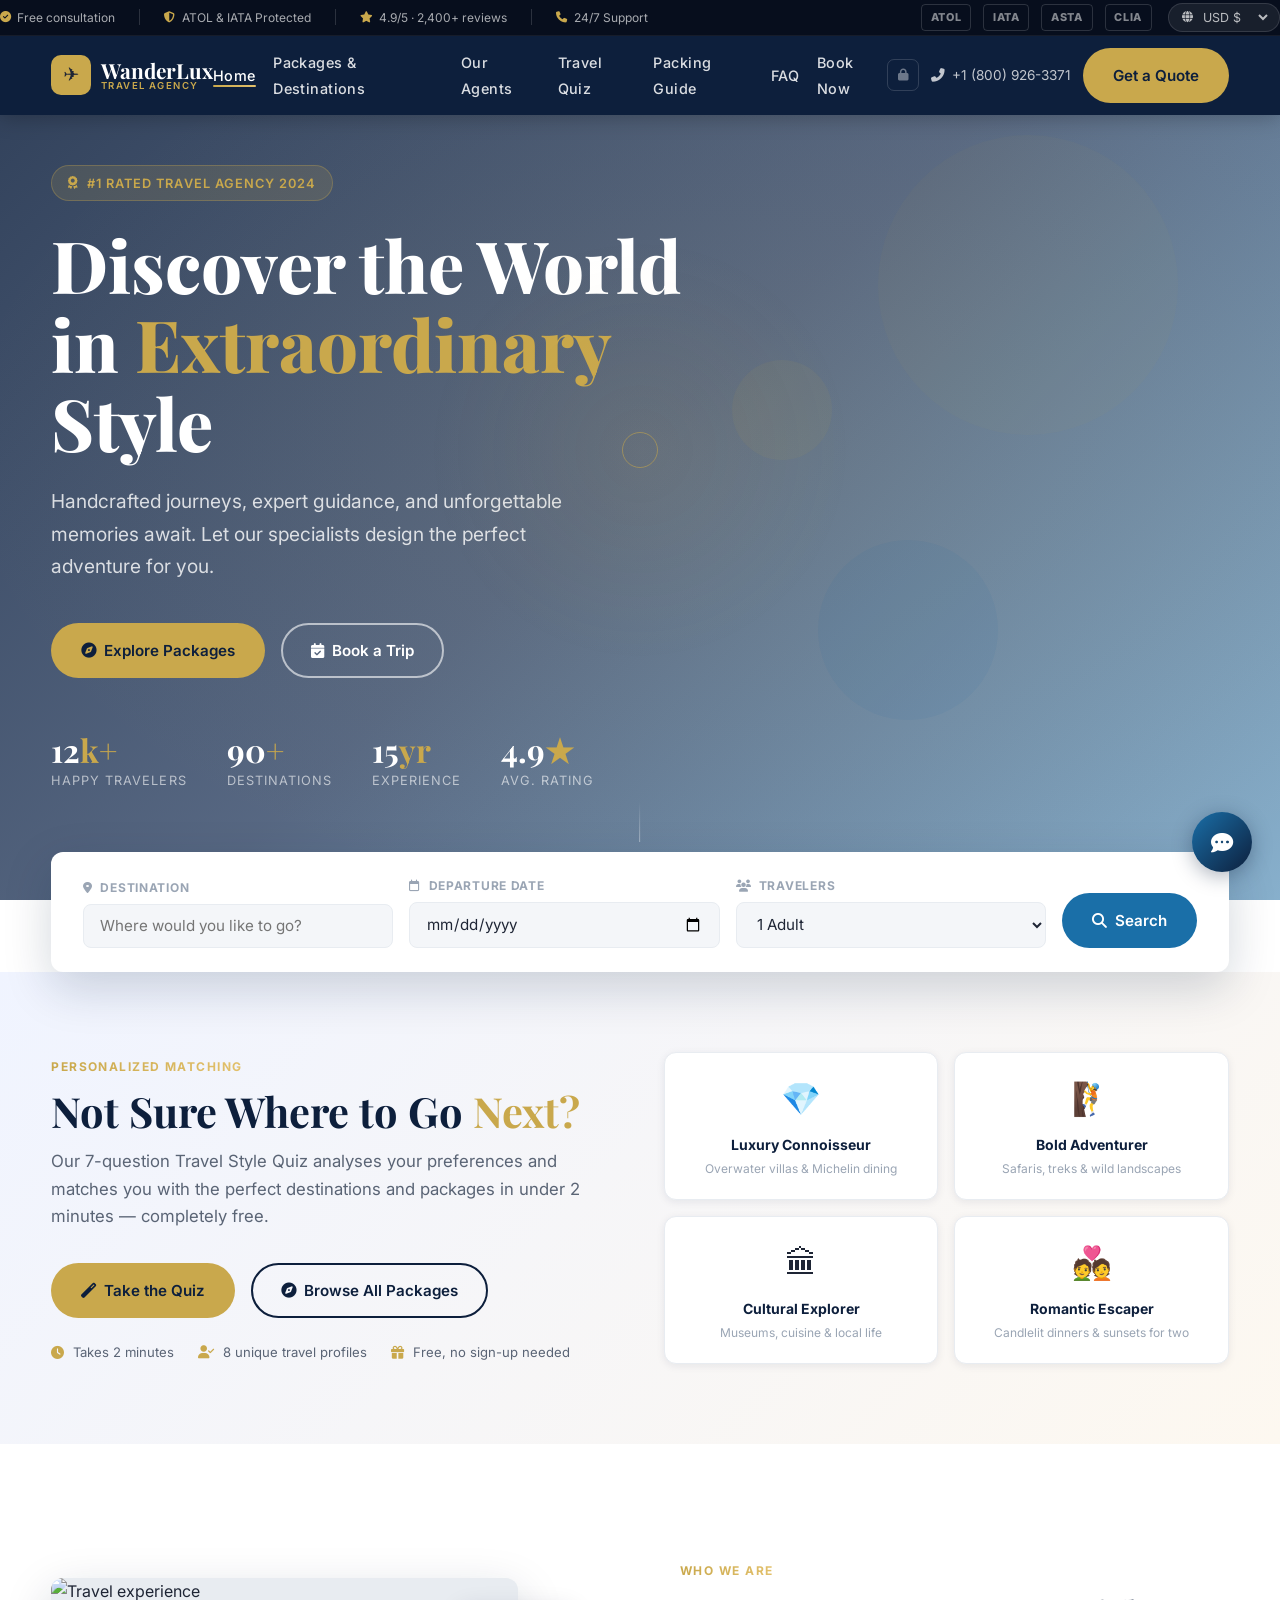
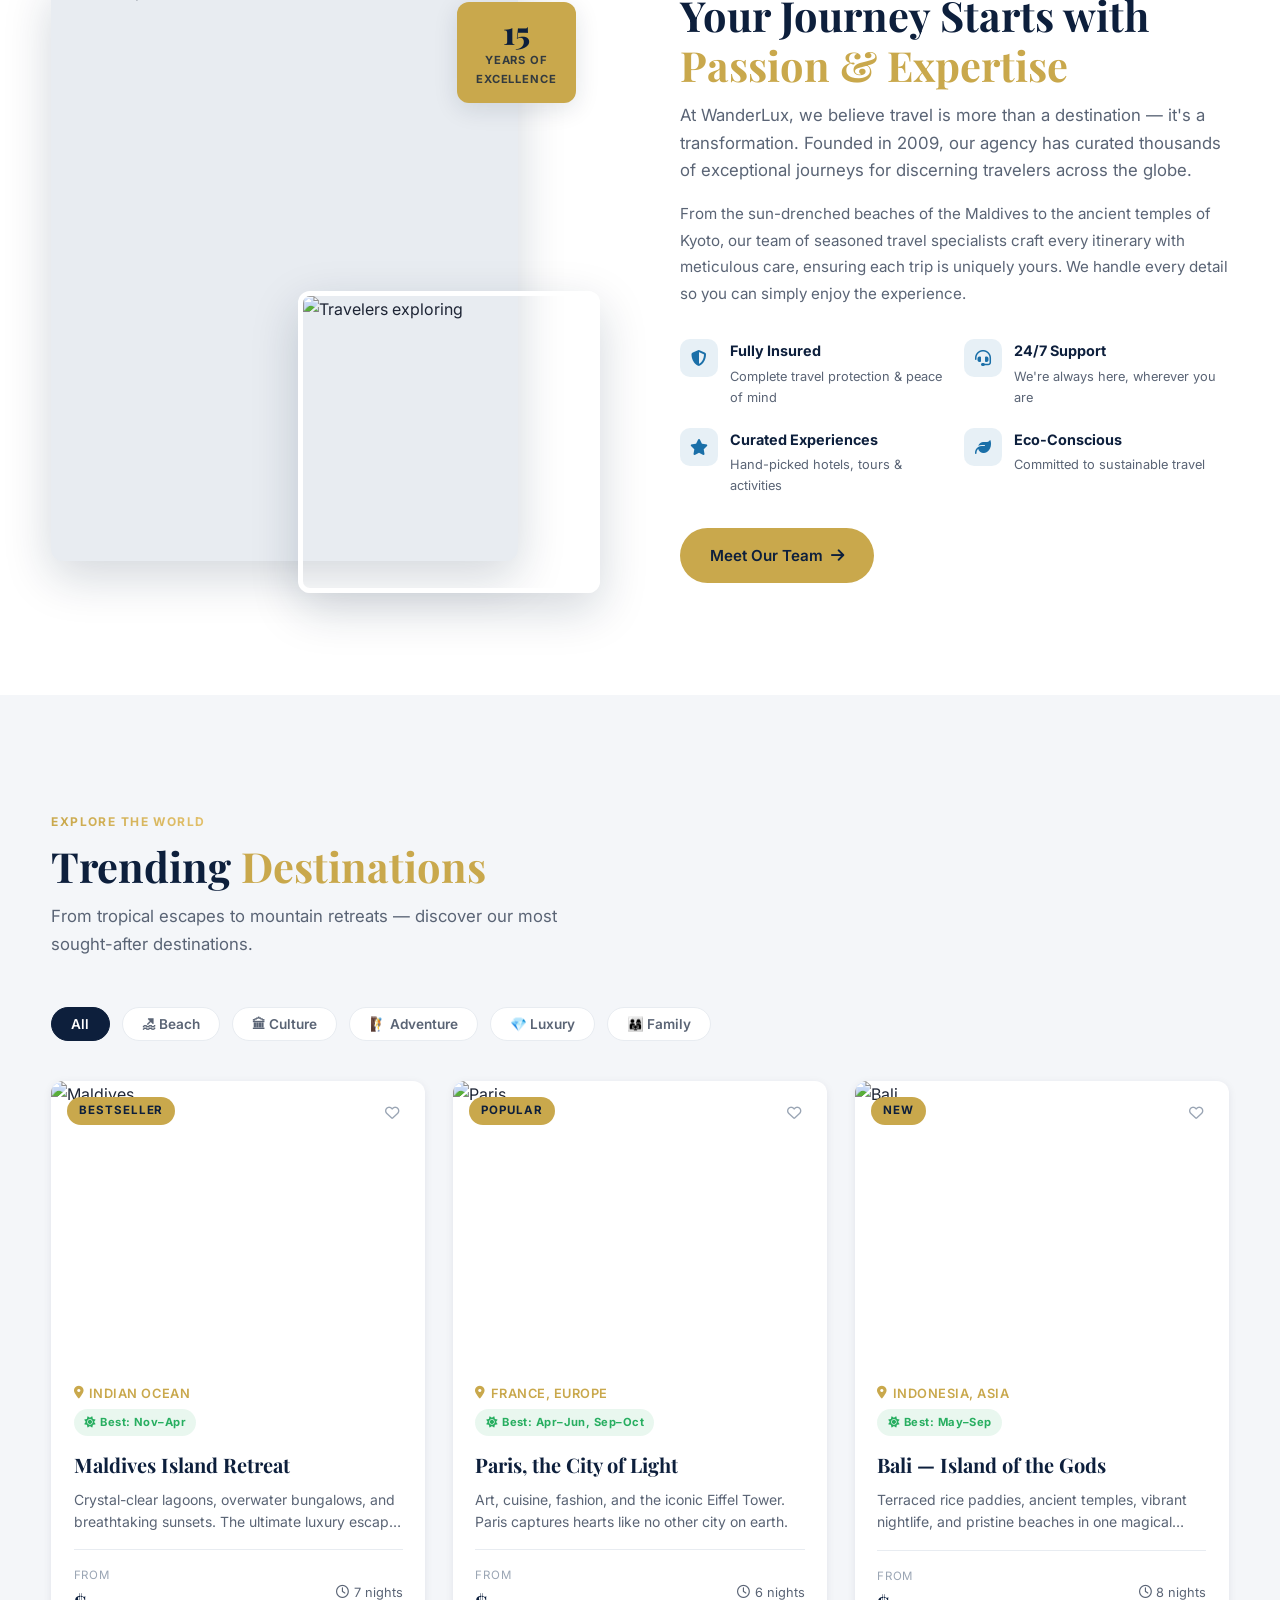
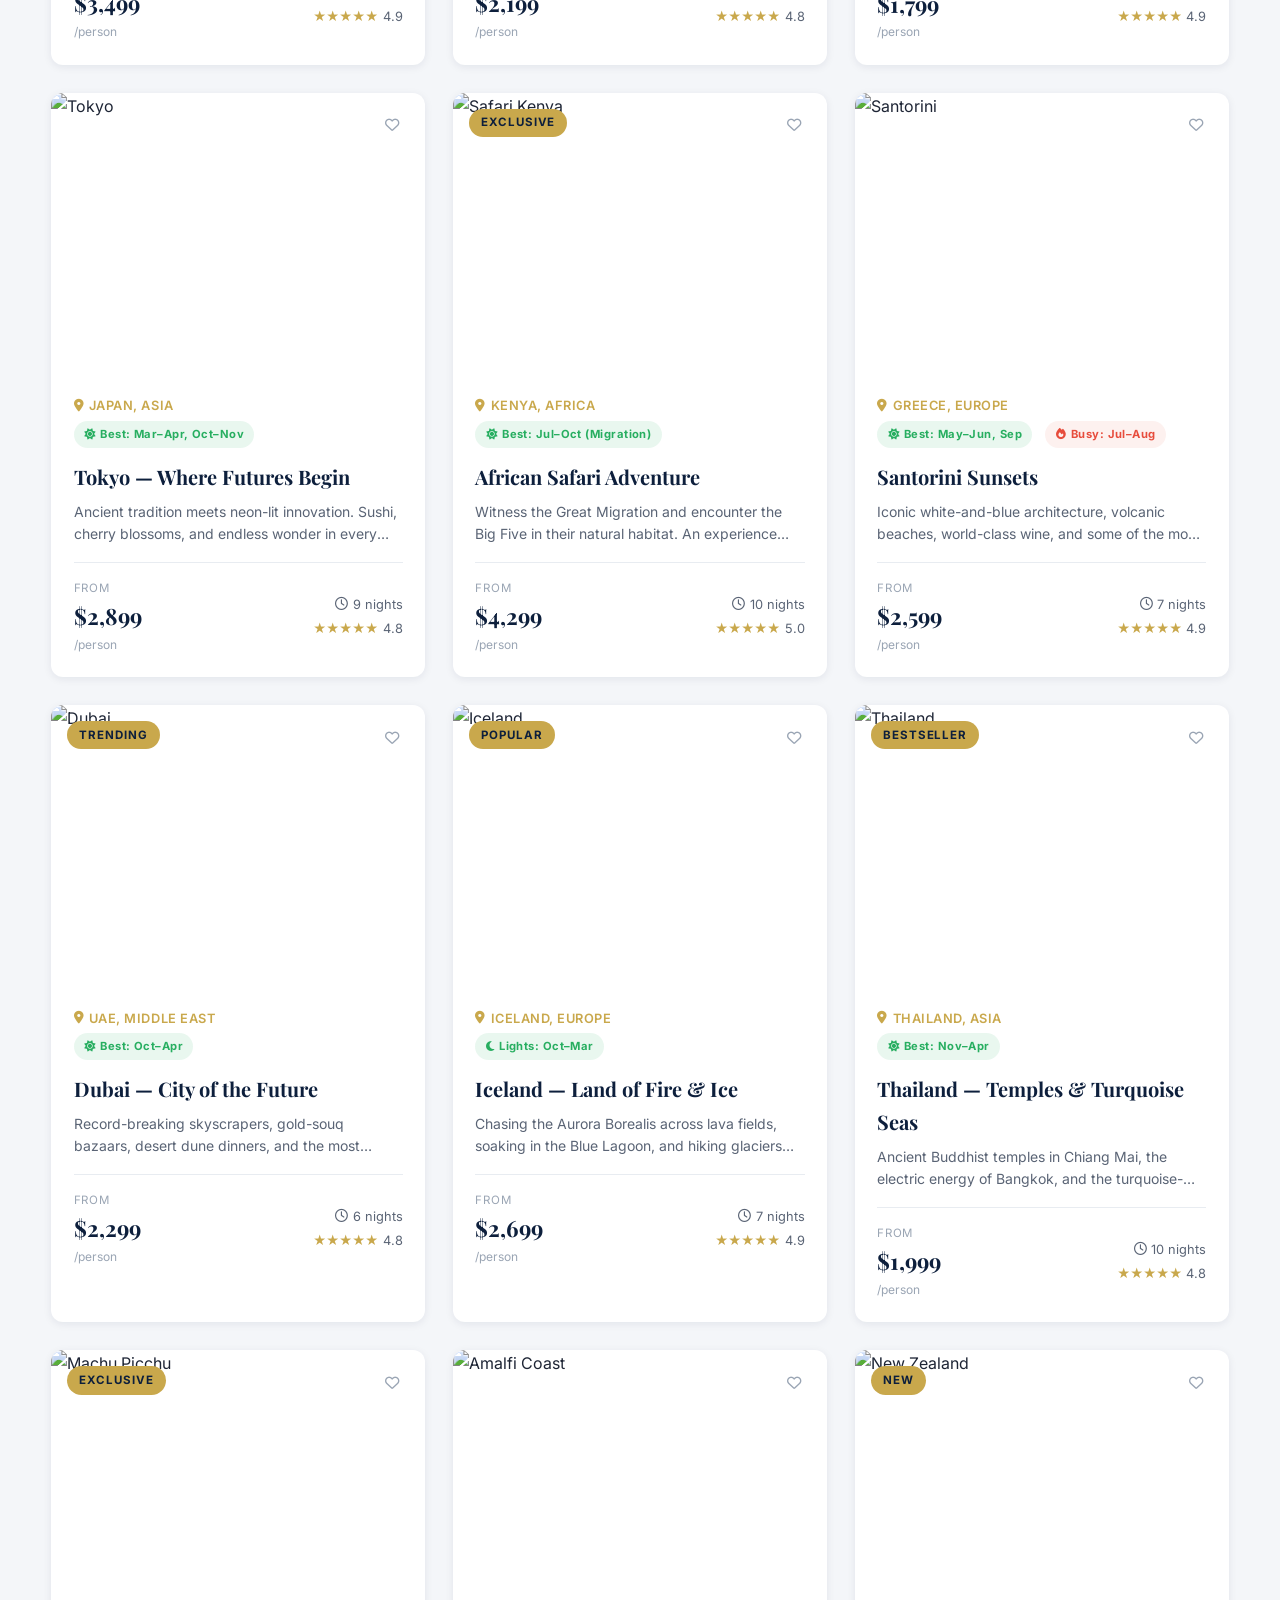
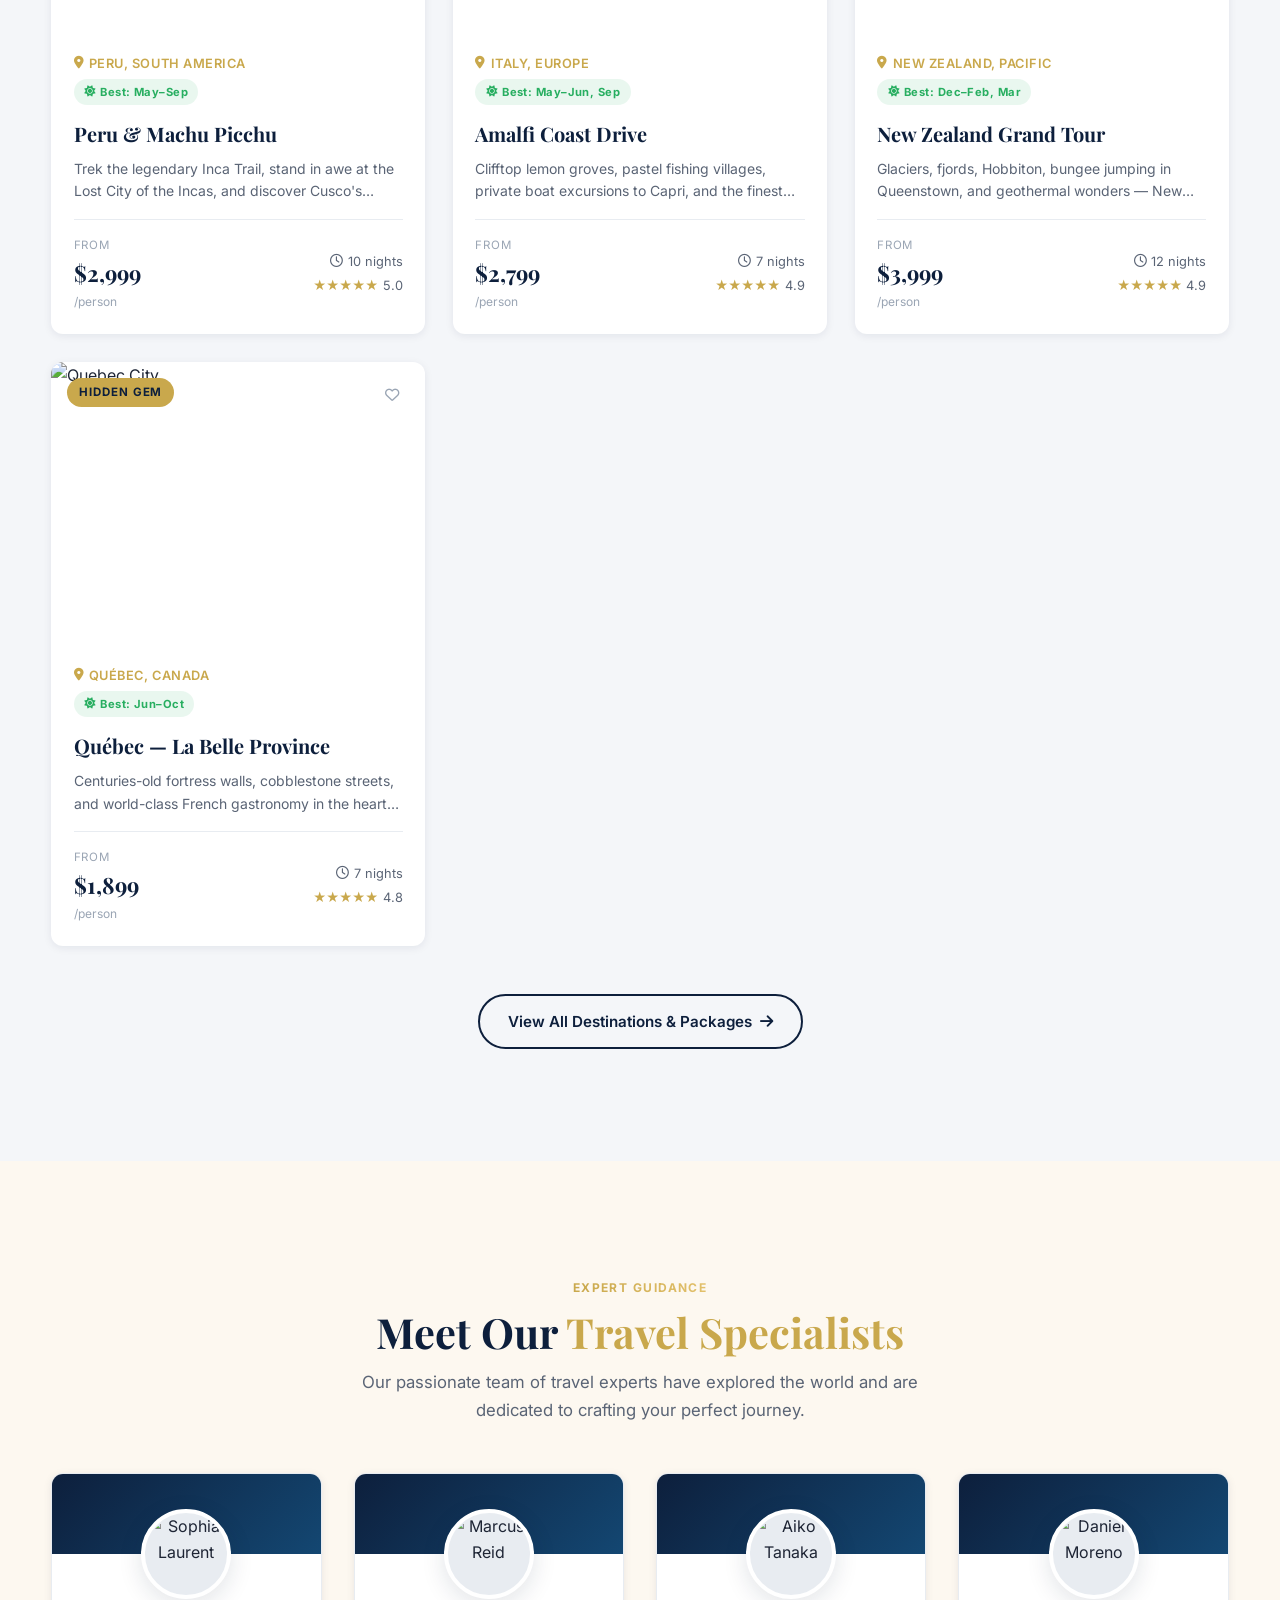
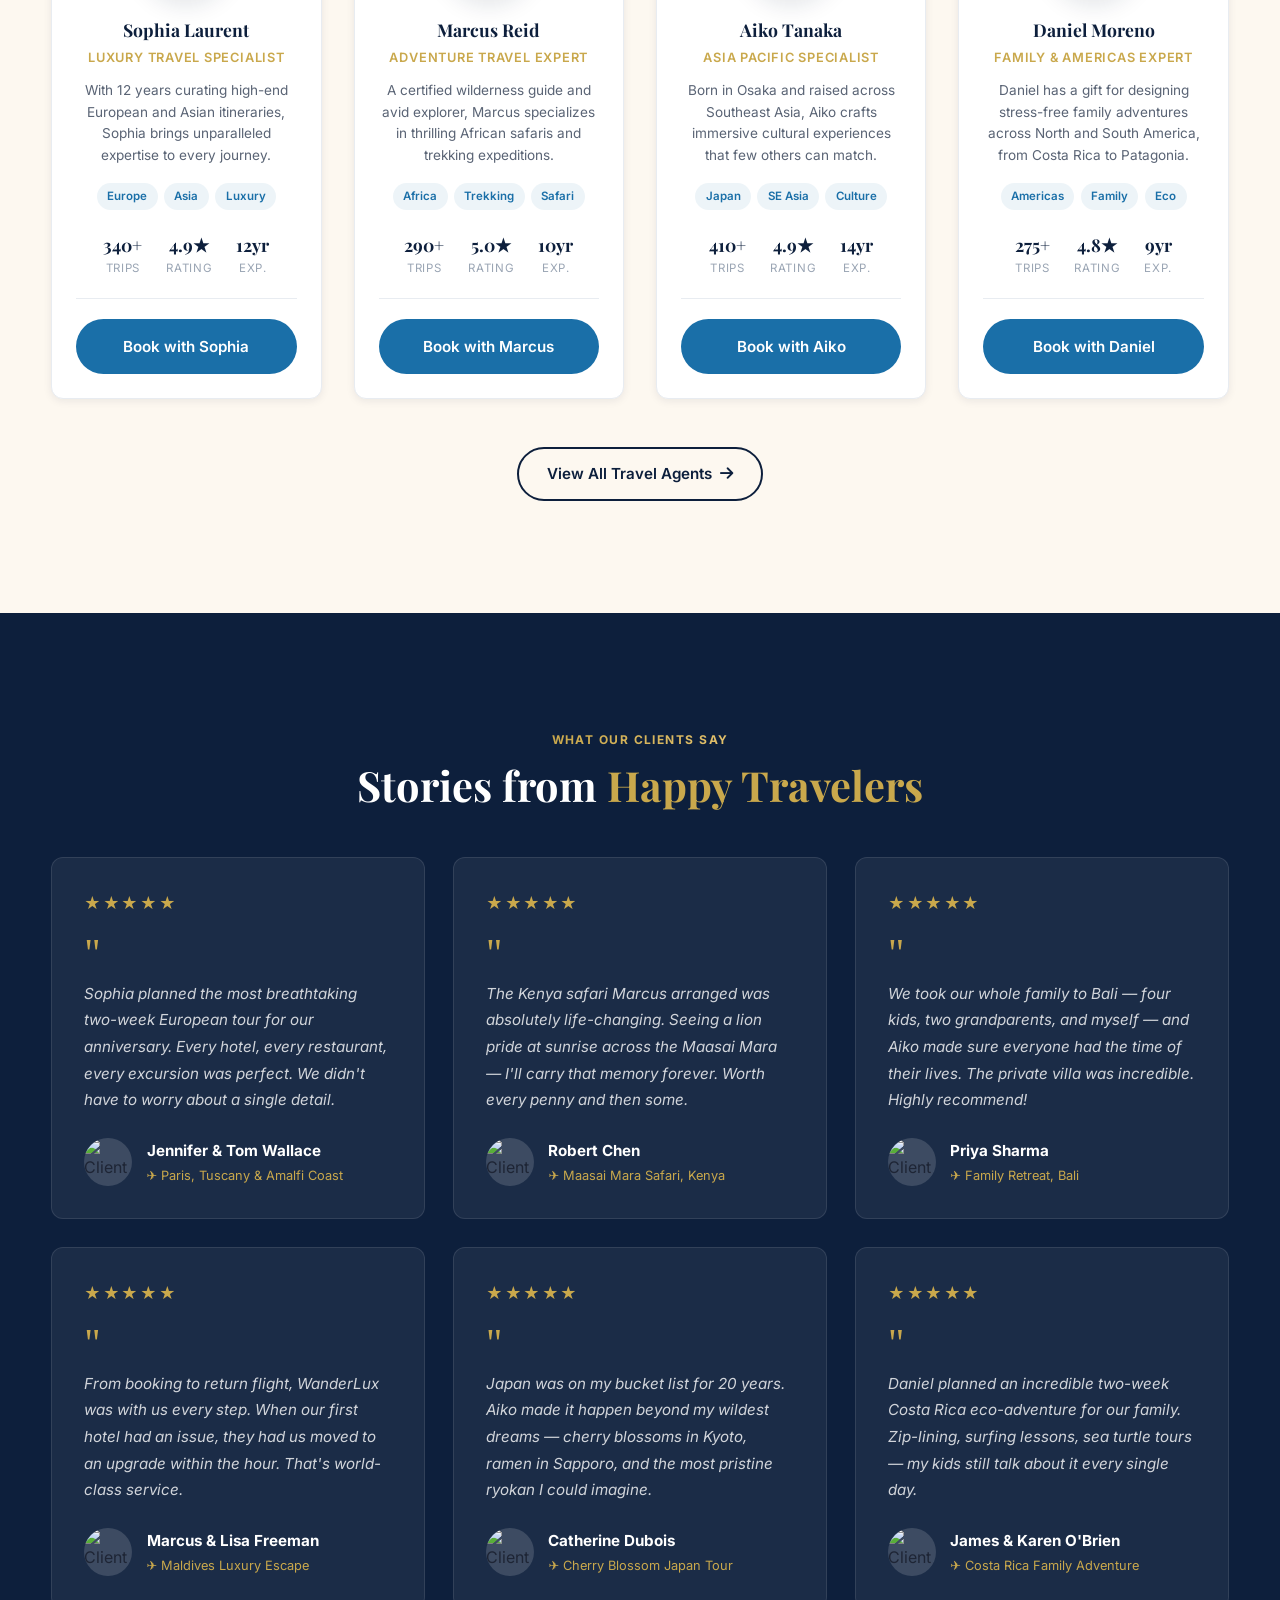
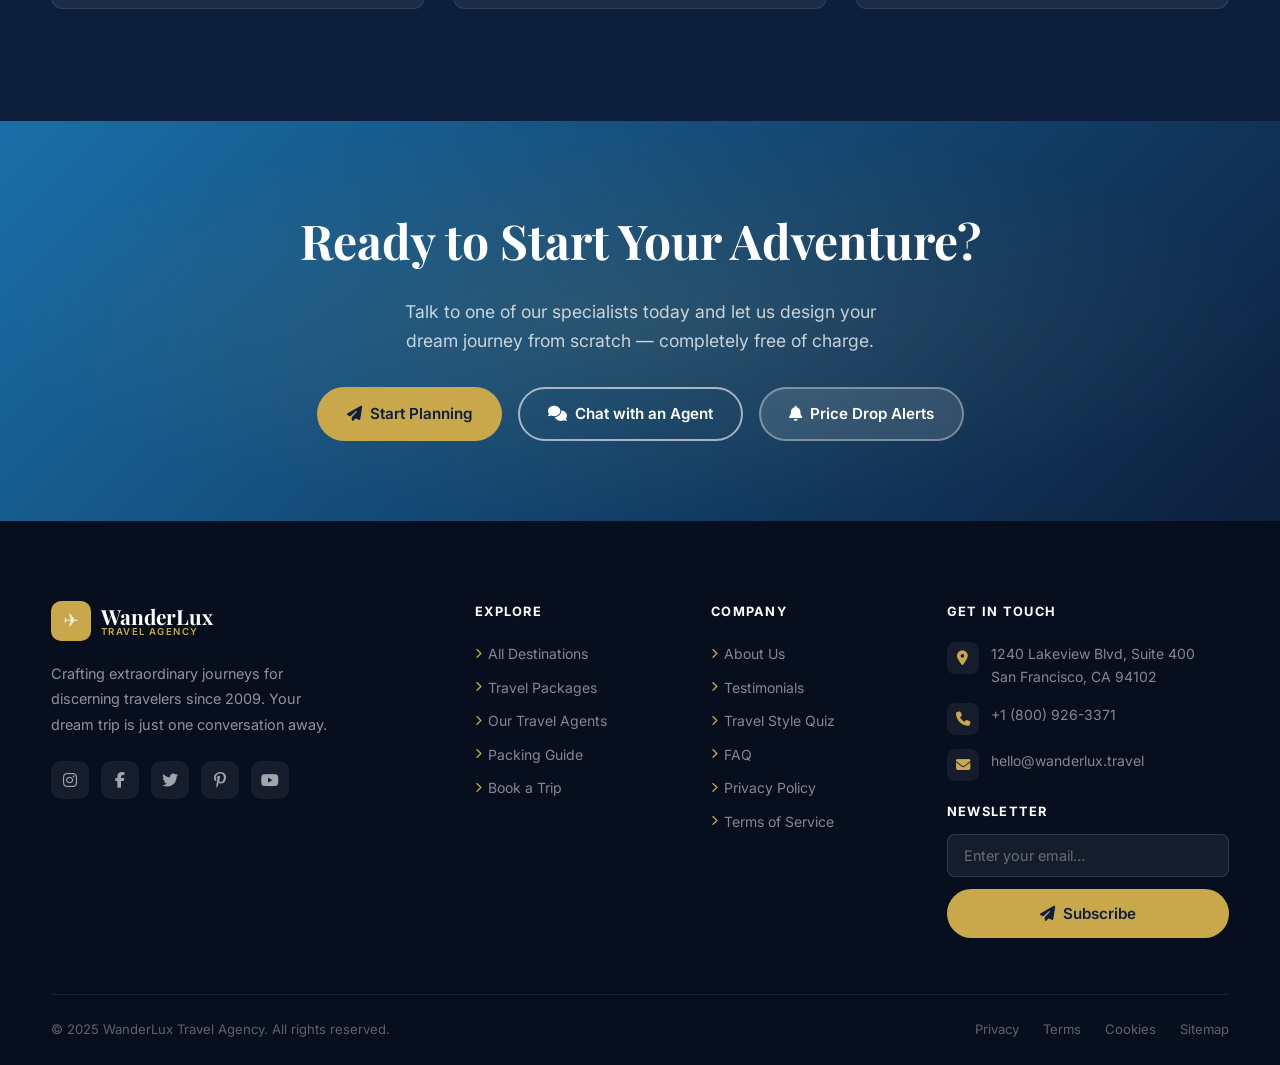
==== commit b04ddb3b: "Added staff booking page" ====
--- a/index.html
+++ b/index.html
@@ -38,6 +38,7 @@
         </ul>
 
         <div class="nav-cta">
+          <a href="staff-portal.html" class="nav-staff-btn" title="Staff Portal"><i class="fas fa-lock"></i></a>
           <span class="nav-phone"><i class="fas fa-phone-alt"></i> +1 (800) 926-3371</span>
           <a href="booking.html" class="btn btn-primary">Get a Quote</a>
         </div>
--- a/styles.css
+++ b/styles.css
@@ -226,7 +226,7 @@
 .nav-links {
   display: flex;
   align-items: center;
-  gap: 1.5rem;
+  gap: 1.1rem;
 }
 
 .nav-links a {
@@ -263,7 +263,27 @@
 .nav-cta {
   display: flex;
   align-items: center;
-  gap: 1rem;
+  gap: .75rem;
+}
+
+/* ── Staff portal nav button ──────────────────────────────── */
+.nav-staff-btn {
+  width: 32px;
+  height: 32px;
+  border-radius: 7px;
+  display: flex;
+  align-items: center;
+  justify-content: center;
+  color: rgba(255,255,255,.4);
+  font-size: .75rem;
+  transition: var(--transition);
+  border: 1.5px solid rgba(255,255,255,.15);
+  flex-shrink: 0;
+}
+.nav-staff-btn:hover {
+  color: var(--gold);
+  border-color: rgba(201,168,76,.6);
+  background: rgba(201,168,76,.1);
 }
 
 .nav-phone {
@@ -1785,23 +1805,26 @@
 }
 
 /* ── Navbar squeeze fix: hide phone, tighten links ────────────── */
-@media (max-width: 980px) {
-  .nav-phone { display: none; }           /* reclaim the most space */
-  .nav-links  { gap: 1.1rem; }
-  .nav-inner  { gap: 1rem; }
+@media (max-width: 1080px) {
+  .nav-phone { display: none; }
+  .nav-links  { gap: .85rem; }
+  .nav-inner  { gap: .75rem; }
 }
 
 /* ── Further squeeze: shrink the Get a Quote button ──────────── */
-@media (max-width: 860px) {
+@media (max-width: 900px) {
   .nav-cta .btn-primary {
-    padding: .6rem 1rem;
-    font-size: .82rem;
+    padding: .55rem .9rem;
+    font-size: .8rem;
   }
-  .nav-links { gap: .85rem; font-size: .85rem; }
+  .nav-links { gap: .65rem; font-size: .82rem; }
 }
 
 @media (max-width: 768px) {
-  .nav-links, .nav-cta { display: none; }
+  .nav-links { display: none; }
+  /* Keep nav-cta visible but only show the staff lock icon */
+  .nav-cta .nav-phone,
+  .nav-cta .btn-primary { display: none; }
   .hamburger { display: flex; }
 
   .nav-links.open {
@@ -2917,3 +2940,681 @@
   border-radius: 50px;
 }
 ::-webkit-scrollbar-thumb:hover { background: var(--gold); }
+
+/* ══════════════════════════════════════════════════════════════
+   DESTINATION DETAIL MODAL
+══════════════════════════════════════════════════════════════ */
+#destModal {
+  display: none;
+  position: fixed;
+  inset: 0;
+  z-index: 9500;
+  align-items: center;
+  justify-content: center;
+  padding: 1.5rem;
+}
+#destModal.open { display: flex; }
+
+.dest-modal-overlay {
+  position: absolute;
+  inset: 0;
+  background: rgba(13,31,60,.82);
+  backdrop-filter: blur(6px);
+  cursor: pointer;
+  animation: fadeIn .25s ease;
+}
+
+.dest-modal-panel {
+  position: relative;
+  z-index: 1;
+  background: var(--white);
+  border-radius: 20px;
+  width: 100%;
+  max-width: 940px;
+  max-height: 92vh;
+  overflow-y: auto;
+  box-shadow: 0 32px 80px rgba(13,31,60,.5);
+  animation: destModalIn .38s cubic-bezier(.34,1.1,.64,1);
+  display: flex;
+  flex-direction: column;
+}
+
+@keyframes destModalIn {
+  from { opacity: 0; transform: scale(.93) translateY(24px); }
+  to   { opacity: 1; transform: scale(1)   translateY(0);    }
+}
+
+/* Custom scrollbar inside panel */
+.dest-modal-panel::-webkit-scrollbar        { width: 5px; }
+.dest-modal-panel::-webkit-scrollbar-track  { background: transparent; }
+.dest-modal-panel::-webkit-scrollbar-thumb  { background: var(--gray-200); border-radius: 3px; }
+
+/* ── Hero ─────────────────────────────────────────────────── */
+.dest-modal-hero {
+  position: relative;
+  height: 340px;
+  overflow: hidden;
+  border-radius: 20px 20px 0 0;
+  flex-shrink: 0;
+}
+
+.dest-modal-hero img {
+  width: 100%;
+  height: 100%;
+  object-fit: cover;
+  transition: transform .5s ease;
+}
+
+.dest-modal-hero-gradient {
+  position: absolute;
+  inset: 0;
+  background: linear-gradient(to top,
+    rgba(13,31,60,.9) 0%,
+    rgba(13,31,60,.3) 55%,
+    transparent 100%);
+}
+
+.dest-modal-hero-content {
+  position: absolute;
+  bottom: 1.6rem;
+  left: 1.85rem;
+  right: 4rem;
+  color: var(--white);
+}
+
+.dest-modal-flag-loc {
+  font-size: .75rem;
+  font-weight: 700;
+  letter-spacing: .1em;
+  text-transform: uppercase;
+  color: var(--gold-light);
+  margin-bottom: .35rem;
+}
+
+.dest-modal-hero-name {
+  font-family: var(--font-head);
+  font-size: clamp(1.3rem, 2.8vw, 1.95rem);
+  font-weight: 700;
+  line-height: 1.2;
+  margin-bottom: .55rem;
+}
+
+.dest-modal-hero-tagline {
+  font-size: .87rem;
+  opacity: .88;
+  font-style: italic;
+}
+
+.dest-modal-meta-bar {
+  display: flex;
+  gap: 1.25rem;
+  flex-wrap: wrap;
+  margin-top: .65rem;
+  font-size: .8rem;
+  color: rgba(255,255,255,.9);
+}
+
+.dest-modal-meta-bar span {
+  display: flex;
+  align-items: center;
+  gap: .35rem;
+}
+
+.dest-modal-meta-bar i { color: var(--gold-light); font-size: .75rem; }
+
+.dest-modal-close-btn {
+  position: absolute;
+  top: 1rem;
+  right: 1rem;
+  width: 40px;
+  height: 40px;
+  border-radius: 50%;
+  border: none;
+  background: rgba(13,31,60,.55);
+  backdrop-filter: blur(4px);
+  color: var(--white);
+  font-size: 1rem;
+  display: grid;
+  place-items: center;
+  cursor: pointer;
+  transition: var(--transition);
+  z-index: 5;
+  flex-shrink: 0;
+}
+.dest-modal-close-btn:hover { background: var(--navy); transform: scale(1.1); }
+
+/* ── Gallery ──────────────────────────────────────────────── */
+.dest-modal-gallery {
+  display: flex;
+  gap: .55rem;
+  padding: .9rem 1.75rem;
+  overflow-x: auto;
+  scrollbar-width: none;
+  border-bottom: 1px solid var(--gray-200);
+  flex-shrink: 0;
+}
+.dest-modal-gallery::-webkit-scrollbar { display: none; }
+
+.dest-modal-thumb {
+  flex-shrink: 0;
+  width: 96px;
+  height: 66px;
+  border-radius: 8px;
+  overflow: hidden;
+  border: 2.5px solid transparent;
+  cursor: pointer;
+  transition: border-color var(--transition), transform var(--transition);
+}
+.dest-modal-thumb img  { width: 100%; height: 100%; object-fit: cover; }
+.dest-modal-thumb:hover,
+.dest-modal-thumb.active { border-color: var(--gold); transform: translateY(-2px); }
+
+/* ── Body ─────────────────────────────────────────────────── */
+.dest-modal-body { padding: 1.85rem; flex: 1; }
+
+.dest-modal-section-label {
+  font-size: .68rem;
+  font-weight: 700;
+  letter-spacing: .14em;
+  text-transform: uppercase;
+  color: var(--gold);
+  margin-bottom: .8rem;
+  display: flex;
+  align-items: center;
+  gap: .6rem;
+}
+.dest-modal-section-label::after {
+  content: '';
+  flex: 1;
+  height: 1px;
+  background: var(--gray-200);
+}
+
+.dest-modal-desc {
+  font-size: .97rem;
+  color: var(--gray-800);
+  line-height: 1.82;
+  margin-bottom: 2rem;
+}
+
+/* Highlights grid */
+.dest-modal-highlights {
+  display: grid;
+  grid-template-columns: repeat(auto-fill, minmax(195px, 1fr));
+  gap: .85rem;
+  margin-bottom: 2rem;
+}
+
+.dest-modal-highlight {
+  display: flex;
+  gap: .75rem;
+  align-items: flex-start;
+  padding: .9rem 1rem;
+  background: var(--gray-100);
+  border-radius: var(--radius-sm);
+  transition: var(--transition);
+  cursor: default;
+}
+.dest-modal-highlight:hover {
+  background: var(--cream);
+  transform: translateY(-2px);
+  box-shadow: var(--shadow-sm);
+}
+
+.dest-modal-hl-icon {
+  width: 38px;
+  height: 38px;
+  background: var(--navy);
+  color: var(--gold);
+  border-radius: 9px;
+  display: grid;
+  place-items: center;
+  flex-shrink: 0;
+  font-size: .85rem;
+}
+
+.dest-modal-hl-text {}
+.dest-modal-hl-title {
+  font-size: .88rem;
+  font-weight: 600;
+  color: var(--navy);
+  margin-bottom: .15rem;
+}
+.dest-modal-hl-desc {
+  font-size: .76rem;
+  color: var(--gray-600);
+  line-height: 1.45;
+}
+
+/* Info row */
+.dest-modal-info-row {
+  display: grid;
+  grid-template-columns: 1fr 1fr;
+  gap: .85rem;
+  margin-bottom: 2rem;
+}
+
+.dest-modal-info-box {
+  padding: 1.1rem 1.3rem;
+  background: var(--cream);
+  border-radius: var(--radius-sm);
+  border-left: 3px solid var(--gold);
+}
+.dest-modal-info-box h5 {
+  font-size: .7rem;
+  font-weight: 700;
+  letter-spacing: .11em;
+  text-transform: uppercase;
+  color: var(--gold);
+  margin-bottom: .35rem;
+}
+.dest-modal-info-box p {
+  font-size: .88rem;
+  color: var(--gray-800);
+  font-weight: 500;
+  line-height: 1.5;
+}
+
+/* Inclusions */
+.dest-modal-includes {
+  display: flex;
+  flex-wrap: wrap;
+  gap: .5rem;
+  margin-bottom: 2rem;
+}
+
+.dest-modal-include-pill {
+  display: flex;
+  align-items: center;
+  gap: .4rem;
+  font-size: .8rem;
+  color: var(--gray-800);
+  background: var(--white);
+  border: 1.5px solid var(--gray-200);
+  border-radius: 50px;
+  padding: .35rem .85rem;
+  transition: var(--transition);
+}
+.dest-modal-include-pill:hover { border-color: var(--ocean); color: var(--ocean); }
+.dest-modal-include-pill i { color: #27ae60; font-size: .72rem; }
+
+/* ── Footer CTA ───────────────────────────────────────────── */
+.dest-modal-footer-cta {
+  display: flex;
+  align-items: center;
+  justify-content: space-between;
+  padding: 1.35rem 1.85rem;
+  background: linear-gradient(135deg, var(--cream) 0%, #edf3f9 100%);
+  border-top: 1px solid var(--gray-200);
+  border-radius: 0 0 20px 20px;
+  gap: 1rem;
+  flex-wrap: wrap;
+  flex-shrink: 0;
+}
+
+.dest-modal-footer-price .from-label {
+  font-size: .7rem;
+  font-weight: 700;
+  letter-spacing: .1em;
+  text-transform: uppercase;
+  color: var(--gray-600);
+}
+.dest-modal-footer-price .price-amount {
+  font-family: var(--font-head);
+  font-size: 2rem;
+  font-weight: 700;
+  color: var(--navy);
+  line-height: 1;
+  margin: .1rem 0;
+}
+.dest-modal-footer-price .price-per {
+  font-size: .78rem;
+  color: var(--gray-600);
+}
+
+.dest-modal-footer-btns {
+  display: flex;
+  gap: .75rem;
+  flex-wrap: wrap;
+  align-items: center;
+}
+
+/* ── "See Details" / "Explore" button on cards ─────────────── */
+.btn-see-details {
+  display: inline-flex;
+  align-items: center;
+  gap: .4rem;
+  padding: .6rem 1.1rem;
+  font-size: .82rem;
+  font-weight: 600;
+  border-radius: 50px;
+  border: 1.5px solid var(--navy);
+  color: var(--navy);
+  background: transparent;
+  cursor: pointer;
+  transition: var(--transition);
+  font-family: var(--font-body);
+}
+.btn-see-details:hover {
+  background: var(--navy);
+  color: var(--white);
+  transform: translateY(-2px);
+  box-shadow: 0 6px 18px rgba(13,31,60,.2);
+}
+
+/* Full-width variant for dest-cards */
+.dest-explore-btn {
+  width: 100%;
+  justify-content: center;
+  margin-top: .85rem;
+  padding: .6rem 1rem;
+  background: rgba(13,31,60,.05);
+  border: 1.5px solid var(--gray-200);
+  border-radius: 8px;
+  font-size: .82rem;
+  font-weight: 600;
+  color: var(--navy);
+  cursor: pointer;
+  display: flex;
+  align-items: center;
+  gap: .45rem;
+  transition: var(--transition);
+  font-family: var(--font-body);
+}
+.dest-explore-btn:hover {
+  background: var(--navy);
+  color: var(--white);
+  border-color: var(--navy);
+  transform: translateY(-2px);
+}
+
+/* ── Responsive ───────────────────────────────────────────── */
+@media (max-width: 640px) {
+  #destModal { padding: .75rem; }
+  .dest-modal-hero { height: 230px; }
+  .dest-modal-hero-name { font-size: 1.2rem; }
+  .dest-modal-panel { border-radius: 16px; }
+  .dest-modal-gallery { padding: .65rem 1.1rem; }
+  .dest-modal-thumb { width: 78px; height: 55px; }
+  .dest-modal-body { padding: 1.25rem; }
+  .dest-modal-highlights { grid-template-columns: 1fr 1fr; }
+  .dest-modal-info-row { grid-template-columns: 1fr; }
+  .dest-modal-footer-cta { padding: 1rem 1.25rem; flex-direction: column; align-items: flex-start; }
+  .dest-modal-footer-btns { width: 100%; }
+  .dest-modal-footer-btns .btn { flex: 1; justify-content: center; }
+}
+
+/* ══════════════════════════════════════════════════════════════
+   DESTINATION DETAILS MODAL  (.ddm-*)
+   ══════════════════════════════════════════════════════════════ */
+#destDetailsModal {
+  display: none;
+  position: fixed;
+  inset: 0;
+  z-index: 9000;
+  align-items: center;
+  justify-content: center;
+  padding: 1rem;
+}
+#destDetailsModal.open { display: flex; }
+
+.ddm-overlay {
+  position: absolute;
+  inset: 0;
+  background: rgba(5, 15, 40, 0.72);
+  backdrop-filter: blur(6px);
+  -webkit-backdrop-filter: blur(6px);
+}
+
+.ddm-box {
+  position: relative;
+  z-index: 1;
+  background: var(--white);
+  border-radius: 20px;
+  width: 100%;
+  max-width: 1000px;
+  max-height: 92vh;
+  overflow: hidden;
+  display: flex;
+  flex-direction: column;
+  box-shadow: 0 30px 80px rgba(0,0,0,.35);
+  animation: ddmIn .32s cubic-bezier(.34,1.56,.64,1) forwards;
+}
+@keyframes ddmIn {
+  from { opacity: 0; transform: scale(.94) translateY(16px); }
+  to   { opacity: 1; transform: scale(1)   translateY(0);    }
+}
+
+.ddm-close {
+  position: absolute;
+  top: 1rem;
+  right: 1rem;
+  z-index: 10;
+  width: 36px;
+  height: 36px;
+  border-radius: 50%;
+  background: rgba(255,255,255,.92);
+  border: none;
+  cursor: pointer;
+  display: flex;
+  align-items: center;
+  justify-content: center;
+  color: var(--navy);
+  font-size: .9rem;
+  transition: var(--transition);
+  box-shadow: 0 2px 8px rgba(0,0,0,.15);
+}
+.ddm-close:hover { background: var(--navy); color: var(--white); transform: rotate(90deg); }
+
+.ddm-inner {
+  display: grid;
+  grid-template-columns: 1fr 1fr;
+  overflow: hidden;
+  flex: 1;
+}
+
+/* ── Gallery ── */
+.ddm-gallery {
+  display: flex;
+  flex-direction: column;
+  background: var(--gray-900, #0d1f3c);
+}
+.ddm-img-wrap {
+  position: relative;
+  flex: 1;
+  overflow: hidden;
+  min-height: 280px;
+}
+.ddm-img {
+  width: 100%;
+  height: 100%;
+  object-fit: cover;
+  transition: opacity .2s ease;
+}
+.ddm-gal-btn {
+  position: absolute;
+  top: 50%;
+  transform: translateY(-50%);
+  background: rgba(255,255,255,.85);
+  border: none;
+  width: 38px;
+  height: 38px;
+  border-radius: 50%;
+  cursor: pointer;
+  display: flex;
+  align-items: center;
+  justify-content: center;
+  color: var(--navy);
+  font-size: .85rem;
+  transition: var(--transition);
+  box-shadow: 0 2px 8px rgba(0,0,0,.2);
+}
+.ddm-gal-btn:hover { background: var(--navy); color: var(--white); }
+.ddm-prev { left: .75rem; }
+.ddm-next { right: .75rem; }
+.ddm-counter {
+  position: absolute;
+  bottom: .65rem;
+  right: .85rem;
+  background: rgba(0,0,0,.5);
+  color: #fff;
+  font-size: .72rem;
+  font-weight: 600;
+  padding: .2rem .55rem;
+  border-radius: 20px;
+  letter-spacing: .04em;
+}
+.ddm-thumbs {
+  display: flex;
+  gap: .4rem;
+  padding: .6rem .75rem;
+  background: rgba(0,0,0,.35);
+  overflow-x: auto;
+  scrollbar-width: thin;
+  scrollbar-color: rgba(255,255,255,.3) transparent;
+}
+.ddm-thumb {
+  width: 68px;
+  height: 50px;
+  object-fit: cover;
+  border-radius: 7px;
+  cursor: pointer;
+  opacity: .6;
+  border: 2px solid transparent;
+  transition: opacity .2s, border-color .2s;
+  flex-shrink: 0;
+}
+.ddm-thumb.active,
+.ddm-thumb:hover { opacity: 1; border-color: var(--gold); }
+
+/* ── Info column ── */
+.ddm-info {
+  display: flex;
+  flex-direction: column;
+  gap: 0;
+  overflow-y: auto;
+  padding: 2rem 2rem 1.5rem;
+  scrollbar-width: thin;
+  scrollbar-color: var(--gray-200) transparent;
+}
+.ddm-loc {
+  font-size: .78rem;
+  font-weight: 600;
+  text-transform: uppercase;
+  letter-spacing: .08em;
+  color: var(--ocean);
+  margin-bottom: .35rem;
+}
+.ddm-title {
+  font-family: var(--font-head);
+  font-size: 1.4rem;
+  color: var(--navy);
+  line-height: 1.25;
+  margin-bottom: .9rem;
+}
+.ddm-price-row {
+  display: flex;
+  align-items: baseline;
+  gap: .5rem;
+  margin-bottom: 1rem;
+  padding-bottom: 1rem;
+  border-bottom: 1.5px solid var(--gray-100, #f0f2f5);
+}
+.ddm-price-block { display: flex; align-items: baseline; gap: .35rem; }
+.ddm-from { font-size: .72rem; color: var(--gray-500); text-transform: uppercase; letter-spacing: .06em; }
+.ddm-price { font-family: var(--font-head); font-size: 1.75rem; font-weight: 700; color: var(--navy); }
+.ddm-per   { font-size: .78rem; color: var(--gray-500); }
+.ddm-desc {
+  font-size: .88rem;
+  line-height: 1.7;
+  color: var(--gray-600);
+  margin-bottom: 1.1rem;
+}
+.ddm-section { margin-bottom: 1rem; }
+.ddm-section-title {
+  font-size: .78rem;
+  font-weight: 700;
+  text-transform: uppercase;
+  letter-spacing: .07em;
+  color: var(--navy);
+  margin-bottom: .5rem;
+  display: flex;
+  align-items: center;
+  gap: .4rem;
+}
+.ddm-section-title i { color: var(--gold); }
+.ddm-highlights,
+.ddm-included {
+  list-style: none;
+  padding: 0;
+  margin: 0;
+  display: flex;
+  flex-direction: column;
+  gap: .3rem;
+}
+.ddm-highlights li,
+.ddm-included li {
+  font-size: .82rem;
+  color: var(--gray-700);
+  display: flex;
+  align-items: flex-start;
+  gap: .5rem;
+  line-height: 1.45;
+}
+.ddm-highlights li i { color: var(--gold); margin-top: .15rem; flex-shrink: 0; }
+.ddm-included  li i { color: #27ae60;     margin-top: .15rem; flex-shrink: 0; }
+.ddm-itinerary {
+  list-style: none;
+  padding: 0;
+  margin: 0;
+  counter-reset: itin;
+  display: flex;
+  flex-direction: column;
+  gap: .3rem;
+}
+.ddm-itinerary li {
+  font-size: .8rem;
+  color: var(--gray-600);
+  line-height: 1.5;
+  padding-left: 1.4rem;
+  position: relative;
+}
+.ddm-itinerary li::before {
+  counter-increment: itin;
+  content: counter(itin);
+  position: absolute;
+  left: 0;
+  top: .05em;
+  width: 18px;
+  height: 18px;
+  background: var(--navy);
+  color: #fff;
+  border-radius: 50%;
+  font-size: .6rem;
+  font-weight: 700;
+  display: flex;
+  align-items: center;
+  justify-content: center;
+}
+.ddm-cta {
+  margin-top: 1.25rem;
+  justify-content: center;
+  font-size: .92rem;
+  padding: .8rem 1.5rem;
+}
+
+/* ── Responsive ── */
+@media (max-width: 780px) {
+  .ddm-inner { grid-template-columns: 1fr; }
+  .ddm-box   { max-height: 96vh; border-radius: 16px; }
+  .ddm-gallery { max-height: 260px; }
+  .ddm-img-wrap { min-height: 200px; }
+  .ddm-thumbs { display: none; }
+  .ddm-info { padding: 1.25rem 1.25rem 1rem; }
+  .ddm-title { font-size: 1.15rem; }
+  .ddm-price { font-size: 1.4rem; }
+}
+@media (max-width: 480px) {
+  #destDetailsModal { padding: 0; align-items: flex-end; }
+  .ddm-box { border-radius: 18px 18px 0 0; max-height: 94vh; }
+}
